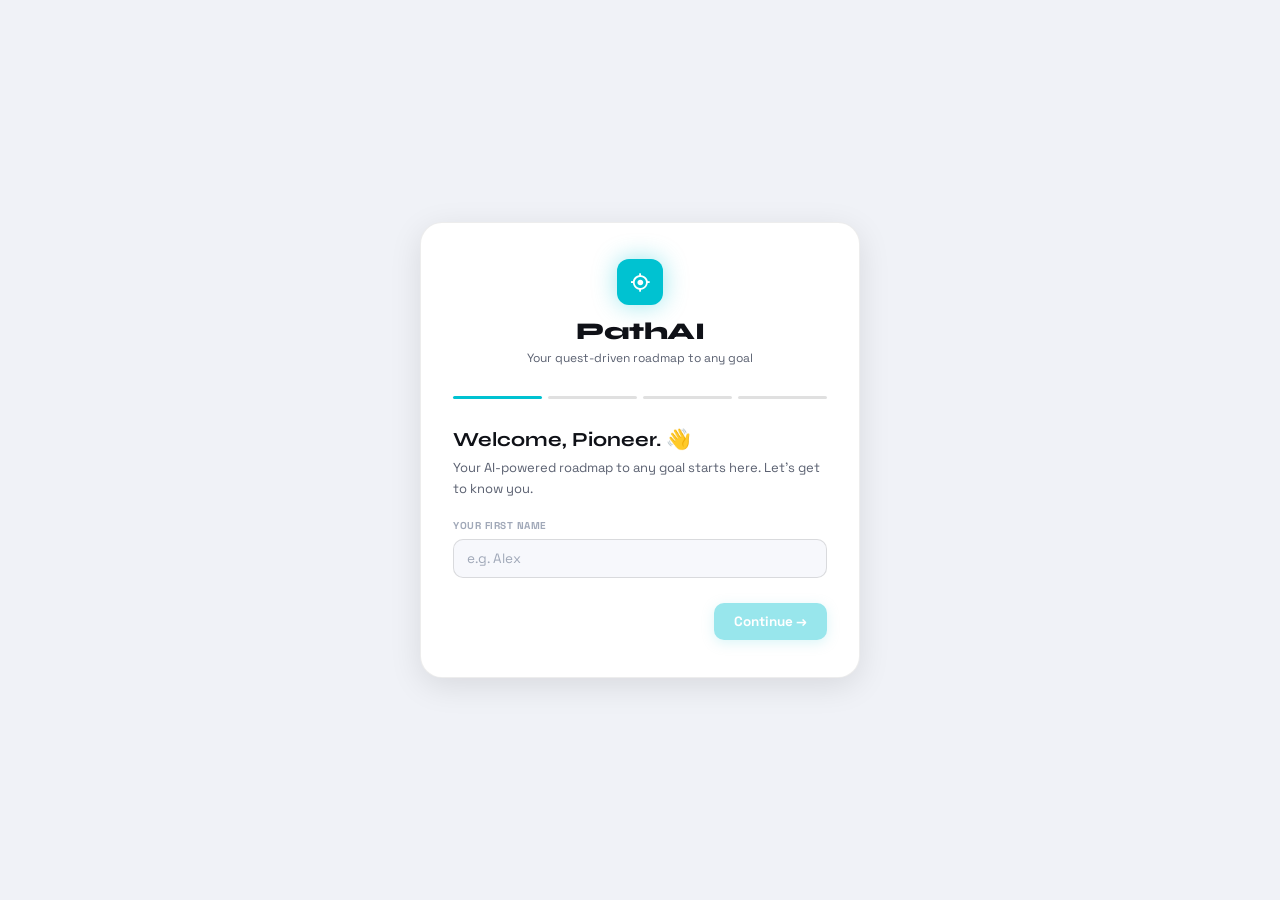
==== index.html @ f3ab2006 "first commit" ====
<!DOCTYPE html>
<html lang="en" data-theme="light">
<head>
<meta charset="UTF-8">
<meta name="viewport" content="width=device-width, initial-scale=1.0">
<title>PathAI — Your Quest-Driven Roadmap</title>
<link href="https://fonts.googleapis.com/css2?family=Space+Grotesk:wght@300;400;500;600;700&family=Syne:wght@400;600;700;800&display=swap" rel="stylesheet">
<link href="https://unpkg.com/boxicons@2.1.4/css/boxicons.min.css" rel="stylesheet">
<style>
/* ═══════════════════════════════════════════
   CSS VARIABLES — LIGHT & DARK
═══════════════════════════════════════════ */
:root {
  --bg:          #f0f2f7;
  --surface:     #ffffff;
  --surface2:    #f7f8fc;
  --border:      rgba(0,0,0,.07);
  --border2:     rgba(0,0,0,.12);
  --text1:       #0f1117;
  --text2:       #5a6070;
  --text3:       #a0a8b8;
  --ac:          #00c2d1;
  --ac-dim:      rgba(0,194,209,.12);
  --ac-mid:      rgba(0,194,209,.25);
  --sidebar-w:   258px;
  --sidebar-wc:  72px;
  --header-h:    60px;
  --tr:          .32s cubic-bezier(.4,0,.2,1);
  --gold:        #f59e0b;
  --gold-dim:    rgba(245,158,11,.12);
  --green:       #10b981;
  --green-dim:   rgba(16,185,129,.1);
  --violet:      #7c3aed;
  --violet-dim:  rgba(124,58,237,.1);
  --red:         #ef4444;
  --red-dim:     rgba(239,68,68,.08);
  --shadow:      0 2px 16px rgba(0,0,0,.06), 0 1px 4px rgba(0,0,0,.04);
  --shadow-lg:   0 8px 32px rgba(0,0,0,.1);
}
[data-theme="dark"] {
  --bg:      #080c14;
  --surface: #111827;
  --surface2:#0d1420;
  --border:  rgba(255,255,255,.07);
  --border2: rgba(255,255,255,.14);
  --text1:   #e8edf5;
  --text2:   #8b96aa;
  --text3:   #404a5c;
  --shadow:  0 2px 16px rgba(0,0,0,.4);
  --shadow-lg:0 8px 32px rgba(0,0,0,.5);
}

/* ═══════════════════════════════════════════
   RESET & BASE
═══════════════════════════════════════════ */
*{margin:0;padding:0;box-sizing:border-box;}
html,body{height:100%;overflow:hidden;}
body{
  background:var(--bg);
  color:var(--text1);
  font-family:'Space Grotesk',sans-serif;
  font-size:14px;
  transition:background var(--tr), color var(--tr);
}
::-webkit-scrollbar{width:4px;}
::-webkit-scrollbar-thumb{background:var(--border2);border-radius:2px;}
input,select,textarea{
  font-family:inherit;
  background:var(--surface2);
  border:1px solid var(--border2);
  border-radius:10px;
  color:var(--text1);
  font-size:13.5px;
  padding:10px 13px;
  width:100%;
  outline:none;
  transition:border-color .2s;
}
input:focus,select:focus,textarea:focus{border-color:var(--ac);}
input::placeholder,textarea::placeholder{color:var(--text3);}
button{font-family:inherit;cursor:pointer;border:none;background:none;}
a{text-decoration:none;}

/* ═══════════════════════════════════════════
   LAYOUT
═══════════════════════════════════════════ */
.app{display:flex;height:100vh;width:100vw;overflow:hidden;}

/* ─── SIDEBAR ─── */
.sidebar{
  width:var(--sidebar-w);
  min-width:var(--sidebar-w);
  background:var(--surface);
  border-right:1px solid var(--border);
  display:flex;
  flex-direction:column;
  transition:width var(--tr),min-width var(--tr);
  overflow:hidden;
  z-index:50;
  box-shadow:var(--shadow);
  position:relative;
}
.sidebar.collapsed{width:var(--sidebar-wc);min-width:var(--sidebar-wc);}

.sidebar-logo{
  height:var(--header-h);
  display:flex;align-items:center;gap:11px;
  padding:0 18px;
  border-bottom:1px solid var(--border);
  flex-shrink:0;
  cursor:pointer;
  user-select:none;
}
.logo-icon{
  width:34px;height:34px;min-width:34px;
  border-radius:9px;
  background:var(--ac);
  display:flex;align-items:center;justify-content:center;
  color:#fff;font-size:17px;
  box-shadow:0 0 18px rgba(0,194,209,.35);
  transition:box-shadow .3s;
}
.sidebar.collapsed .logo-icon{box-shadow:0 0 24px rgba(0,194,209,.5);}
.logo-text{
  font-family:'Syne',sans-serif;
  font-size:18px;font-weight:800;
  letter-spacing:-.5px;
  white-space:nowrap;
  opacity:1;transition:opacity var(--tr);
}
.sidebar.collapsed .logo-text{opacity:0;pointer-events:none;}

.sidebar-nav{flex:1;padding:14px 10px;display:flex;flex-direction:column;gap:3px;overflow-y:auto;}
.sidebar-footer{padding:10px 10px 14px;border-top:1px solid var(--border);}

.nav-item{
  display:flex;align-items:center;gap:13px;
  padding:11px 12px;
  border-radius:10px;
  color:var(--text2);
  font-size:13.5px;font-weight:500;
  cursor:pointer;
  position:relative;
  transition:color .2s,background .2s,transform .15s;
  white-space:nowrap;
  overflow:hidden;
}
.nav-item:hover{
  color:var(--ac);
  background:var(--ac-dim);
  transform:translateX(2px);
}
.nav-item.active{
  color:var(--ac);
  background:var(--ac-dim);
  font-weight:600;
}
.nav-item.active::before{
  content:'';
  position:absolute;left:0;top:20%;
  height:60%;width:3px;
  background:var(--ac);
  border-radius:0 2px 2px 0;
  box-shadow:0 0 8px var(--ac);
}
.nav-item i{font-size:19px;min-width:20px;transition:transform .2s;}
.nav-item:hover i{transform:scale(1.1);}
.nav-text{opacity:1;transition:opacity var(--tr);}
.sidebar.collapsed .nav-text{opacity:0;pointer-events:none;}
.nav-badge{
  margin-left:auto;min-width:20px;height:20px;
  background:var(--ac);color:#fff;
  font-size:10px;font-weight:700;
  border-radius:10px;padding:0 6px;
  display:flex;align-items:center;justify-content:center;
  transition:opacity var(--tr);
}
.sidebar.collapsed .nav-badge{opacity:0;}

/* ─── RIGHT SIDE ─── */
.right{flex:1;display:flex;flex-direction:column;overflow:hidden;min-width:0;}

/* ─── HEADER ─── */
.header{
  height:var(--header-h);
  background:var(--surface);
  border-bottom:1px solid var(--border);
  display:flex;align-items:center;
  padding:0 22px;gap:14px;
  flex-shrink:0;
  box-shadow:var(--shadow);
}
.header-hamburger{
  width:34px;height:34px;border-radius:8px;
  display:flex;align-items:center;justify-content:center;
  color:var(--text2);font-size:20px;
  cursor:pointer;transition:color .2s,background .2s;
}
.header-hamburger:hover{color:var(--ac);background:var(--ac-dim);}

.header-status{flex:1;display:flex;flex-direction:column;gap:2px;min-width:0;}
.header-mission{
  font-size:12px;color:var(--text3);
  white-space:nowrap;overflow:hidden;text-overflow:ellipsis;
}
.header-mission span{color:var(--ac);font-weight:600;}
.header-progress-wrap{display:flex;align-items:center;gap:10px;}
.header-bar{
  flex:1;height:3px;background:var(--border2);border-radius:3px;overflow:hidden;
  max-width:200px;
}
.header-bar-fill{
  height:100%;background:linear-gradient(90deg,var(--ac),#00e5ff);
  border-radius:3px;transition:width .6s ease;
}
.header-pct{font-size:11px;font-weight:700;color:var(--ac);}

.header-right{display:flex;align-items:center;gap:8px;flex-shrink:0;}
.header-tier-badge{
  padding:4px 11px;border-radius:20px;font-size:11px;font-weight:700;
  background:var(--ac-dim);color:var(--ac);border:1px solid var(--ac-mid);
}
.header-add{
  width:32px;height:32px;border-radius:8px;
  background:var(--ac);color:#fff;
  display:flex;align-items:center;justify-content:center;
  font-size:18px;cursor:pointer;
  transition:transform .2s,box-shadow .2s;
  box-shadow:0 2px 10px rgba(0,194,209,.35);
}
.header-add:hover{transform:scale(1.08);box-shadow:0 4px 18px rgba(0,194,209,.5);}
.header-user{
  width:32px;height:32px;border-radius:50%;
  background:linear-gradient(135deg,var(--ac),#0070f3);
  display:flex;align-items:center;justify-content:center;
  color:#fff;font-weight:700;font-size:13px;cursor:pointer;
  border:2px solid var(--surface);
  box-shadow:0 0 0 2px var(--ac-mid);
}

/* ─── MAIN CONTENT ─── */
.content{flex:1;overflow-y:auto;padding:26px 28px;}

/* ═══════════════════════════════════════════
   VIEWS
═══════════════════════════════════════════ */
.view{display:none;animation:fadeUp .35s ease both;}
.view.active{display:block;}
@keyframes fadeUp{from{opacity:0;transform:translateY(10px)}to{opacity:1;transform:translateY(0)}}

.view-title{
  font-family:'Syne',sans-serif;
  font-size:22px;font-weight:800;
  margin-bottom:4px;letter-spacing:-.5px;
}
.view-sub{color:var(--text2);font-size:13px;margin-bottom:22px;line-height:1.6;}

/* ═══ JORIY YO'L (Dashboard) ═══ */
.tier-block{margin-bottom:28px;}
.tier-header{
  display:flex;align-items:center;gap:10px;
  margin-bottom:12px;
  padding:12px 14px;
  border-radius:11px;
  background:var(--surface);
  border:1px solid var(--border);
  box-shadow:var(--shadow);
}
.tier-icon{
  width:32px;height:32px;border-radius:8px;
  display:flex;align-items:center;justify-content:center;
  font-size:15px;flex-shrink:0;
}
.tier-info{flex:1;}
.tier-name{font-weight:700;font-size:13.5px;font-family:'Syne',sans-serif;}
.tier-meta{font-size:11px;color:var(--text3);margin-top:1px;}
.tier-pct{
  font-size:12px;font-weight:700;
  padding:3px 10px;border-radius:10px;flex-shrink:0;
}

.quests-list{display:flex;flex-direction:column;gap:5px;}
.quest-item{
  display:flex;align-items:center;gap:11px;
  padding:11px 14px;
  border-radius:10px;
  background:var(--surface);
  border:1px solid var(--border);
  transition:border-color .2s,transform .15s,opacity .3s,background .2s;
  position:relative;
  overflow:hidden;
}
.quest-item:hover{border-color:var(--border2);transform:translateX(2px);}
.quest-item.done{
  opacity:.55;
  background:var(--green-dim);
  border-color:rgba(16,185,129,.2);
}
.quest-item.done .quest-text{text-decoration:line-through;color:var(--text3);}
.quest-num{
  font-size:10px;font-weight:700;color:var(--text3);
  min-width:22px;text-align:right;
}
.tick-btn{
  width:22px;height:22px;min-width:22px;border-radius:50%;
  border:2px solid var(--border2);
  background:transparent;
  display:flex;align-items:center;justify-content:center;
  cursor:pointer;transition:all .2s;color:transparent;font-size:12px;
}
.tick-btn:hover{border-color:var(--ac);background:var(--ac-dim);color:var(--ac);}
.quest-item.done .tick-btn{
  background:var(--green);border-color:var(--green);
  color:#fff;
}
.quest-text{flex:1;font-size:13px;line-height:1.45;color:var(--text1);}
.quest-actions{display:flex;gap:5px;opacity:0;transition:opacity .2s;}
.quest-item:hover .quest-actions{opacity:1;}
.qa-btn{
  width:26px;height:26px;border-radius:7px;
  background:var(--surface2);border:1px solid var(--border);
  color:var(--text2);font-size:13px;
  display:flex;align-items:center;justify-content:center;
  cursor:pointer;transition:all .2s;
}
.qa-btn:hover{background:var(--ac-dim);color:var(--ac);border-color:var(--ac-mid);}
.quest-tick-anim{
  animation:tickPop .4s cubic-bezier(.34,1.56,.64,1) both;
}
@keyframes tickPop{0%{transform:scale(.7)}60%{transform:scale(1.12)}100%{transform:scale(1)}}

/* locked tier */
.tier-locked .quests-list{
  filter:blur(3.5px);pointer-events:none;opacity:.25;
  user-select:none;
}
.tier-locked .tier-icon{background:var(--surface2)!important;color:var(--text3)!important;}

/* sub-quests */
.sub-quests{
  margin-left:33px;margin-top:5px;
  display:flex;flex-direction:column;gap:4px;
}
.sub-quest{
  padding:8px 12px;border-radius:8px;
  background:var(--ac-dim);border:1px solid var(--ac-mid);
  font-size:12px;color:var(--text2);
  display:flex;align-items:center;gap:8px;
}
.sub-quest i{color:var(--ac);font-size:11px;}

/* note panel */
.note-panel{
  margin-left:33px;margin-top:5px;
  padding:10px 12px;border-radius:9px;
  background:var(--gold-dim);border:1px solid rgba(245,158,11,.2);
}
.note-panel textarea{
  background:transparent;border:none;
  color:var(--text1);font-size:12px;resize:none;
  padding:0;width:100%;min-height:48px;
}
.note-panel textarea:focus{box-shadow:none;}

/* ═══ ORBIT ═══ */
.orbit-grid{
  display:grid;
  grid-template-columns:repeat(auto-fill,minmax(270px,1fr));
  gap:14px;
}
.orbit-card{
  background:var(--surface);
  border:1px solid var(--border);
  border-radius:14px;
  padding:18px 20px;
  cursor:pointer;
  transition:border-color .2s,transform .2s,box-shadow .2s;
  box-shadow:var(--shadow);
  position:relative;overflow:hidden;
}
.orbit-card:hover{
  transform:translateY(-2px);
  box-shadow:var(--shadow-lg);
  border-color:var(--border2);
}
.orbit-card.active-goal{border-color:var(--ac);}
.orbit-card-badge{
  position:absolute;top:12px;right:12px;
  font-size:9px;font-weight:700;
  padding:2px 8px;border-radius:8px;
  background:var(--ac-dim);color:var(--ac);border:1px solid var(--ac-mid);
  text-transform:uppercase;letter-spacing:.5px;
}
.orbit-card-icon{
  width:38px;height:38px;border-radius:10px;
  display:flex;align-items:center;justify-content:center;
  font-size:18px;margin-bottom:12px;
}
.orbit-card-title{font-weight:700;font-size:14px;margin-bottom:8px;line-height:1.35;padding-right:50px;}
.orbit-card-bar{height:3px;background:var(--border2);border-radius:3px;overflow:hidden;margin-bottom:7px;}
.orbit-card-fill{height:100%;border-radius:3px;transition:width .5s ease;}
.orbit-card-meta{
  display:flex;justify-content:space-between;
  font-size:11px;color:var(--text3);
}
.orbit-card-meta span:last-child{font-weight:700;}
.orbit-add-card{
  border:1.5px dashed var(--border2);
  border-radius:14px;padding:18px 20px;
  display:flex;flex-direction:column;align-items:center;justify-content:center;
  gap:8px;cursor:pointer;color:var(--text3);
  min-height:130px;
  transition:border-color .2s,color .2s;
}
.orbit-add-card:hover{border-color:var(--ac);color:var(--ac);}
.orbit-add-card i{font-size:26px;}
.orbit-add-card span{font-size:13px;font-weight:500;}

/* ═══ ARXIV ═══ */
.archive-empty{
  text-align:center;padding:60px 20px;
  color:var(--text3);
}
.archive-empty i{font-size:40px;display:block;margin-bottom:12px;opacity:.35;}
.archive-goal-block{margin-bottom:22px;}
.archive-goal-title{
  font-size:12px;font-weight:700;color:var(--ac);
  display:flex;align-items:center;gap:7px;
  margin-bottom:8px;
  padding:8px 12px;
  background:var(--ac-dim);border-radius:8px;
}
.archive-item{
  display:flex;align-items:center;gap:10px;
  padding:9px 14px;
  background:var(--green-dim);
  border:1px solid rgba(16,185,129,.18);
  border-radius:8px;
  margin-bottom:5px;font-size:12.5px;color:var(--text2);
}
.archive-item i{color:var(--green);font-size:13px;flex-shrink:0;}
.archive-item-text{text-decoration:line-through;}

/* ═══ PROFIL ═══ */
.profile-card{
  background:var(--surface);border:1px solid var(--border);
  border-radius:16px;padding:24px;
  box-shadow:var(--shadow);
  max-width:500px;
}
.profile-header{display:flex;align-items:center;gap:16px;margin-bottom:22px;}
.profile-avatar{
  width:58px;height:58px;border-radius:50%;
  background:linear-gradient(135deg,var(--ac),#0070f3);
  display:flex;align-items:center;justify-content:center;
  color:#fff;font-size:22px;font-weight:800;font-family:'Syne',sans-serif;
  flex-shrink:0;
  box-shadow:0 0 0 3px var(--ac-mid);
}
.profile-name{font-family:'Syne',sans-serif;font-size:18px;font-weight:800;}
.profile-sub{font-size:12px;color:var(--text2);margin-top:3px;}
.profile-stats{
  display:grid;grid-template-columns:1fr 1fr;gap:10px;margin-bottom:20px;
}
.stat-box{
  background:var(--surface2);border:1px solid var(--border);
  border-radius:10px;padding:12px;
}
.stat-val{font-size:22px;font-weight:800;font-family:'Syne',sans-serif;color:var(--ac);}
.stat-label{font-size:11px;color:var(--text3);margin-top:2px;}
.profile-tags{display:flex;flex-wrap:wrap;gap:6px;}
.profile-tag{
  padding:4px 12px;border-radius:20px;font-size:11px;font-weight:600;
  background:var(--ac-dim);color:var(--ac);border:1px solid var(--ac-mid);
}
.profile-section-label{
  font-size:10px;font-weight:700;color:var(--text3);
  text-transform:uppercase;letter-spacing:.6px;
  margin-bottom:8px;
}
.rank-display{
  display:inline-flex;align-items:center;gap:8px;
  padding:6px 14px;border-radius:20px;
  background:var(--gold-dim);border:1px solid rgba(245,158,11,.25);
  color:var(--gold);font-weight:700;font-size:12px;
  margin-bottom:16px;
}

/* ═══ SETTINGS ═══ */
.settings-card{
  background:var(--surface);border:1px solid var(--border);
  border-radius:14px;padding:0;
  box-shadow:var(--shadow);max-width:480px;overflow:hidden;
}
.settings-section-title{
  padding:14px 18px 10px;
  font-size:10px;font-weight:700;color:var(--text3);
  text-transform:uppercase;letter-spacing:.7px;
  border-bottom:1px solid var(--border);
}
.settings-row{
  display:flex;align-items:center;gap:13px;
  padding:14px 18px;
  border-bottom:1px solid var(--border);
  transition:background .2s;
}
.settings-row:last-child{border-bottom:none;}
.settings-row:hover{background:var(--surface2);}
.settings-row-icon{
  width:34px;height:34px;border-radius:9px;
  display:flex;align-items:center;justify-content:center;
  font-size:17px;flex-shrink:0;
}
.settings-row-info{flex:1;}
.settings-row-label{font-size:13.5px;font-weight:600;}
.settings-row-desc{font-size:11px;color:var(--text3);margin-top:2px;}
/* Toggle switch */
.toggle-wrap{flex-shrink:0;}
.toggle{position:relative;width:44px;height:24px;display:inline-block;}
.toggle input{opacity:0;width:0;height:0;position:absolute;}
.toggle-slider{
  position:absolute;inset:0;
  background:var(--border2);border-radius:12px;
  cursor:pointer;transition:.25s;
}
.toggle-slider:before{
  content:'';position:absolute;
  width:18px;height:18px;border-radius:50%;
  left:3px;top:3px;background:#fff;
  transition:.25s;box-shadow:0 1px 4px rgba(0,0,0,.2);
}
.toggle input:checked + .toggle-slider{background:var(--ac);}
.toggle input:checked + .toggle-slider:before{transform:translateX(20px);}
/* Select */
.settings-select{
  width:auto;padding:6px 10px;font-size:12.5px;border-radius:8px;
  border:1px solid var(--border2);background:var(--surface2);color:var(--text1);
}
.settings-select option{background:var(--surface);}
/* Danger */
.danger-zone{
  margin-top:18px;
  background:var(--red-dim);border:1px solid rgba(239,68,68,.2);
  border-radius:14px;padding:16px 18px;max-width:480px;
}
.danger-title{font-size:12px;font-weight:700;color:var(--red);margin-bottom:5px;}
.danger-desc{font-size:12px;color:var(--text2);margin-bottom:12px;line-height:1.5;}
.danger-btn{
  background:transparent;border:1px solid rgba(239,68,68,.4);
  color:var(--red);padding:7px 15px;border-radius:8px;
  font-size:12.5px;font-family:inherit;cursor:pointer;
  transition:background .2s;
}
.danger-btn:hover{background:var(--red-dim);}

/* ═══════════════════════════════════════════
   MODALS
═══════════════════════════════════════════ */
.modal-overlay{
  position:fixed;inset:0;
  background:rgba(0,0,0,.5);backdrop-filter:blur(6px);
  z-index:200;
  display:none;align-items:center;justify-content:center;padding:20px;
}
.modal-overlay.open{display:flex;}
.modal{
  background:var(--surface);border:1px solid var(--border);
  border-radius:18px;padding:28px;
  width:100%;max-width:430px;
  box-shadow:var(--shadow-lg);
  animation:modalIn .3s cubic-bezier(.34,1.56,.64,1) both;
}
@keyframes modalIn{from{opacity:0;transform:scale(.9) translateY(10px)}to{opacity:1;transform:scale(1) translateY(0)}}
.modal-header{display:flex;align-items:center;justify-content:space-between;margin-bottom:18px;}
.modal-title{font-family:'Syne',sans-serif;font-size:17px;font-weight:700;}
.modal-close{
  width:28px;height:28px;border-radius:7px;
  display:flex;align-items:center;justify-content:center;
  color:var(--text2);font-size:17px;cursor:pointer;
  transition:background .2s,color .2s;
}
.modal-close:hover{background:var(--surface2);color:var(--text1);}

/* ═══════════════════════════════════════════
   ONBOARDING
═══════════════════════════════════════════ */
#onboarding{
  position:fixed;inset:0;z-index:500;
  background:var(--bg);
  display:flex;align-items:center;justify-content:center;padding:20px;
}
.ob-card{
  background:var(--surface);border:1px solid var(--border);
  border-radius:22px;padding:36px 32px;
  width:100%;max-width:440px;
  box-shadow:var(--shadow-lg);
}
.ob-logo{text-align:center;margin-bottom:30px;}
.ob-logo .logo-icon{width:46px;height:46px;font-size:22px;margin:0 auto 12px;}
.ob-logo-text{font-family:'Syne',sans-serif;font-size:24px;font-weight:800;letter-spacing:-.5px;}
.ob-logo-tag{font-size:12px;color:var(--text2);margin-top:4px;}
.ob-steps{display:flex;gap:6px;margin-bottom:28px;}
.ob-step-dot{flex:1;height:3px;border-radius:2px;background:var(--border2);transition:background .3s;}
.ob-step-dot.done{background:var(--ac);}
.ob-step{display:none;}
.ob-step.active{display:block;animation:fadeUp .3s ease both;}
.ob-title{font-family:'Syne',sans-serif;font-size:20px;font-weight:700;margin-bottom:6px;}
.ob-sub{color:var(--text2);font-size:13px;line-height:1.6;margin-bottom:20px;}
.ob-field{margin-bottom:13px;}
.ob-label{font-size:10px;font-weight:700;color:var(--text3);text-transform:uppercase;letter-spacing:.5px;margin-bottom:7px;display:block;}
.interests-grid{display:flex;flex-wrap:wrap;gap:7px;}
.interest-chip{
  padding:6px 13px;border-radius:20px;font-size:12px;font-weight:500;
  cursor:pointer;border:1.5px solid var(--border2);color:var(--text2);
  background:transparent;font-family:inherit;
  transition:all .2s;
}
.interest-chip.sel{
  background:var(--ac-dim);border-color:var(--ac-mid);color:var(--ac);font-weight:600;
}
.examples-grid{display:flex;flex-wrap:wrap;gap:6px;margin-top:10px;}
.ex-chip{
  padding:4px 10px;border-radius:10px;font-size:11.5px;
  background:var(--surface2);border:1px solid var(--border);
  color:var(--text2);cursor:pointer;font-family:inherit;
  transition:all .2s;
}
.ex-chip:hover{border-color:var(--ac-mid);color:var(--ac);}
.ob-btns{display:flex;justify-content:space-between;align-items:center;margin-top:24px;}
.btn-primary{
  background:var(--ac);color:#fff;
  padding:10px 20px;border-radius:10px;
  font-size:13.5px;font-weight:700;font-family:inherit;
  cursor:pointer;border:none;
  transition:transform .2s,box-shadow .2s,opacity .2s;
  box-shadow:0 3px 12px rgba(0,194,209,.35);
}
.btn-primary:hover:not(:disabled){transform:translateY(-1px);box-shadow:0 5px 18px rgba(0,194,209,.45);}
.btn-primary:disabled{opacity:.4;cursor:not-allowed;}
.btn-secondary{
  background:transparent;color:var(--text2);
  padding:10px 16px;border-radius:10px;
  font-size:13.5px;font-weight:500;font-family:inherit;
  border:1px solid var(--border2);cursor:pointer;
  transition:background .2s,color .2s;
}
.btn-secondary:hover{background:var(--surface2);color:var(--text1);}

/* ═══════════════════════════════════════════
   GENERATING SCREEN
═══════════════════════════════════════════ */
#generating{
  position:fixed;inset:0;z-index:490;
  background:var(--bg);
  display:none;align-items:center;justify-content:center;
}
#generating.open{display:flex;}
.gen-content{text-align:center;max-width:340px;padding:20px;}
.gen-spinner{
  width:54px;height:54px;margin:0 auto 22px;
  border:2.5px solid var(--border2);
  border-top-color:var(--ac);
  border-radius:50%;
  animation:spin .9s linear infinite;
}
@keyframes spin{to{transform:rotate(360deg)}}
.gen-title{font-family:'Syne',sans-serif;font-size:20px;font-weight:700;margin-bottom:8px;}
.gen-sub{color:var(--text2);font-size:13px;line-height:1.6;margin-bottom:26px;}
.gen-steps{display:flex;flex-direction:column;gap:8px;text-align:left;}
.gen-step{
  display:flex;align-items:center;gap:11px;
  padding:10px 14px;
  background:var(--surface);border:1px solid var(--border);
  border-radius:9px;font-size:12.5px;
}
.gen-step-icon{
  width:20px;height:20px;border-radius:50%;
  display:flex;align-items:center;justify-content:center;
  font-size:11px;flex-shrink:0;
}
.gen-step.done .gen-step-icon{background:var(--green);color:#fff;}
.gen-step.loading .gen-step-icon{border:2px solid var(--border2);border-top-color:var(--ac);animation:spin .8s linear infinite;}
.gen-step.pending .gen-step-icon{border:2px solid var(--border2);}
.gen-step-text{color:var(--text2);}
.gen-step.done .gen-step-text{color:var(--text1);}

/* ═══════════════════════════════════════════
   CELEBRATION
═══════════════════════════════════════════ */
#celebrate{
  position:fixed;inset:0;z-index:400;
  display:none;align-items:center;justify-content:center;
  background:rgba(0,0,0,.7);backdrop-filter:blur(8px);
}
#celebrate.open{display:flex;}
.celebrate-box{
  background:var(--surface);border:1px solid var(--ac-mid);
  border-radius:22px;padding:38px 44px;text-align:center;
  box-shadow:0 0 60px rgba(0,194,209,.15);
  animation:modalIn .4s cubic-bezier(.34,1.56,.64,1) both;
  max-width:360px;
}
.celebrate-emoji{font-size:52px;margin-bottom:16px;display:block;}
/* animation:spin 3s linear infinite; */
.celebrate-title{font-family:'Syne',sans-serif;font-size:26px;font-weight:800;margin-bottom:8px;}
.celebrate-sub{color:var(--text2);font-size:13px;line-height:1.6;margin-bottom:20px;}
.celebrate-rank{
  display:inline-flex;align-items:center;gap:8px;
  padding:6px 16px;border-radius:20px;
  background:var(--gold-dim);border:1px solid rgba(245,158,11,.3);
  color:var(--gold);font-weight:700;font-size:13px;
  margin-bottom:20px;
}
.confetti-particle{
  position:fixed;width:7px;height:7px;border-radius:50%;
  animation:confettiFloat 2s ease both;
  pointer-events:none;
}
@keyframes confettiFloat{
  0%{transform:translateY(0) scale(1);opacity:1;}
  100%{transform:translateY(-120px) scale(.5);opacity:0;}
}

/* ═══════════════════════════════════════════
   UTILITIES
═══════════════════════════════════════════ */
.divider{height:1px;background:var(--border);margin:16px 0;}
.mt4{margin-top:4px;} .mt8{margin-top:8px;} .mt16{margin-top:16px;}
.flex{display:flex;} .items-center{align-items:center;} .gap8{gap:8px;}
</style>
</head>
<body>

<!-- ══════════════════════════════════════
     ONBOARDING
══════════════════════════════════════ -->
<div id="onboarding">
  <div class="ob-card">
    <div class="ob-logo">
      <div class="logo-icon" style="width:46px;height:46px;font-size:22px;margin:0 auto 12px;border-radius:12px;background:var(--ac);display:flex;align-items:center;justify-content:center;color:#fff;box-shadow:0 0 24px rgba(0,194,209,.4);">
        <i class='bx bx-target-lock'></i>
      </div>
      <div class="ob-logo-text">PathAI</div>
      <div class="ob-logo-tag">Your quest-driven roadmap to any goal</div>
    </div>

    <div class="ob-steps">
      <div class="ob-step-dot done" id="dot0"></div>
      <div class="ob-step-dot" id="dot1"></div>
      <div class="ob-step-dot" id="dot2"></div>
      <div class="ob-step-dot" id="dot3"></div>
    </div>

    <!-- Step 0: Name -->
    <div class="ob-step active" id="ob-step-0">
      <div class="ob-title">Welcome, Pioneer. 👋</div>
      <div class="ob-sub">Your AI-powered roadmap to any goal starts here. Let's get to know you.</div>
      <div class="ob-field">
        <label class="ob-label">Your first name</label>
        <input type="text" id="ob-name" placeholder="e.g. Alex" autocomplete="off">
      </div>
    </div>

    <!-- Step 1: Age & Field -->
    <div class="ob-step" id="ob-step-1">
      <div class="ob-title" id="ob-title-1">Nice to meet you!</div>
      <div class="ob-sub">AI uses this to set the right difficulty and angle for your path.</div>
      <div class="ob-field">
        <label class="ob-label">Your age</label>
        <input type="number" id="ob-age" placeholder="e.g. 22" min="10" max="80">
      </div>
      <div class="ob-field">
        <label class="ob-label">Your field</label>
        <select id="ob-field">
          <option value="">Choose your field…</option>
          <option>Software Development</option>
          <option>Design & UX</option>
          <option>Business & Startup</option>
          <option>Art & Illustration</option>
          <option>Science & Research</option>
          <option>Finance & Investing</option>
          <option>Education & Teaching</option>
          <option>Healthcare</option>
          <option>Music & Audio</option>
          <option>Writing & Content</option>
          <option>Marketing</option>
          <option>Other</option>
        </select>
      </div>
    </div>

    <!-- Step 2: Interests -->
    <div class="ob-step" id="ob-step-2">
      <div class="ob-title">Your strengths 💪</div>
      <div class="ob-sub">Select everything that resonates with you. AI uses this to personalize every quest.</div>
      <div class="interests-grid" id="interests-grid"></div>
    </div>

    <!-- Step 3: Goal -->
    <div class="ob-step" id="ob-step-3">
      <div class="ob-title">What's your goal? 🎯</div>
      <div class="ob-sub">One sentence is enough. AI will build 30 personalized quests across 3 stages.</div>
      <textarea id="ob-goal" placeholder="e.g. Become a full-stack developer and land my first job" rows="3" style="resize:none;margin-bottom:10px;"></textarea>
      <div class="examples-grid" id="examples-grid"></div>
    </div>

    <div class="ob-btns">
      <button class="btn-secondary" id="ob-back" style="visibility:hidden;">← Back</button>
      <button class="btn-primary" id="ob-next">Continue →</button>
    </div>
  </div>
</div>

<!-- ══════════════════════════════════════
     GENERATING
══════════════════════════════════════ -->
<div id="generating">
  <div class="gen-content">
    <div class="gen-spinner"></div>
    <div class="gen-title">Building your path<span id="gen-dots"></span></div>
    <div class="gen-sub">AI is crafting 30 personalized quests across 3 stages of mastery.</div>
    <div class="gen-steps">
      <div class="gen-step done" id="gs0">
        <div class="gen-step-icon"><i class='bx bx-check'></i></div>
        <div class="gen-step-text">Analyzing your goal context</div>
      </div>
      <div class="gen-step loading" id="gs1">
        <div class="gen-step-icon"></div>
        <div class="gen-step-text">Matching to your profile & field</div>
      </div>
      <div class="gen-step pending" id="gs2">
        <div class="gen-step-icon"></div>
        <div class="gen-step-text">Generating quest tiers & milestones</div>
      </div>
    </div>
  </div>
</div>

<!-- ══════════════════════════════════════
     CELEBRATE
══════════════════════════════════════ -->
<div id="celebrate">
  <div class="celebrate-box">
    <span class="celebrate-emoji" id="cel-emoji">🔓</span>
    <div class="celebrate-title" id="cel-title">Stage Unlocked!</div>
    <div class="celebrate-sub" id="cel-sub">You crushed the Foundation stage. The next 10 quests are now open.</div>
    <div class="celebrate-rank" id="cel-rank"><i class='bx bx-star'></i> <span id="cel-rank-text">Explorer</span></div>
    <button class="btn-primary" onclick="closeCelebrate()" style="width:100%;">Continue My Path →</button>
  </div>
</div>

<!-- ══════════════════════════════════════
     MODAL: NEW GOAL
══════════════════════════════════════ -->
<div class="modal-overlay" id="new-goal-modal">
  <div class="modal">
    <div class="modal-header">
      <div class="modal-title">New Goal ✦</div>
      <div class="modal-close" onclick="closeModal('new-goal-modal')"><i class='bx bx-x'></i></div>
    </div>
    <div class="ob-field">
      <label class="ob-label">What do you want to achieve?</label>
      <textarea id="new-goal-input" placeholder="e.g. Build and launch my first SaaS product" rows="3" style="resize:none;margin-bottom:14px;"></textarea>
    </div>
    <button class="btn-primary" style="width:100%;" onclick="submitNewGoal()">✦ Generate My Path</button>
  </div>
</div>

<!-- ══════════════════════════════════════
     MODAL: NOTE
══════════════════════════════════════ -->
<div class="modal-overlay" id="note-modal">
  <div class="modal">
    <div class="modal-header">
      <div class="modal-title">Quest Note 📝</div>
      <div class="modal-close" onclick="closeModal('note-modal')"><i class='bx bx-x'></i></div>
    </div>
    <textarea id="note-text" placeholder="Write your thoughts, ideas, or blockers…" rows="5" style="resize:none;margin-bottom:14px;"></textarea>
    <button class="btn-primary" style="width:100%;" onclick="saveNote()">Save Note</button>
  </div>
</div>

<!-- ══════════════════════════════════════
     MAIN APP
══════════════════════════════════════ -->
<div class="app" id="main-app" style="display:none;">

  <!-- SIDEBAR -->
  <nav class="sidebar" id="sidebar">
    <div class="sidebar-logo" onclick="toggleSidebar()">
      <div class="logo-icon"><i class='bx bx-target-lock'></i></div>
      <span class="logo-text">PathAI</span>
    </div>

    <div class="sidebar-nav">
      <div class="nav-item active" data-view="dashboard">
        <i class='bx bx-home'></i>
        <span class="nav-text">Current Path</span>
        <span class="nav-badge" id="nav-badge-dashboard">0</span>
      </div>
      <div class="nav-item" data-view="orbit">
        <i class='bx bx-planet'></i>
        <span class="nav-text">Orbit</span>
      </div>
      <div class="nav-item" data-view="archive">
        <i class='bx bx-trophy'></i>
        <span class="nav-text">Archive</span>
      </div>
      <div class="nav-item" data-view="profile">
        <i class='bx bx-user'></i>
        <span class="nav-text">Identity</span>
      </div>
    </div>

    <div class="sidebar-footer">
      <div class="nav-item" data-view="settings">
        <i class='bx bx-cog'></i>
        <span class="nav-text">Settings</span>
      </div>
    </div>
  </nav>

  <!-- RIGHT -->
  <div class="right">

    <!-- HEADER -->
    <header class="header">
      <div class="header-hamburger" onclick="toggleSidebar()">
        <i class='bx bx-menu'></i>
      </div>

      <div class="header-status">
        <div class="header-mission" id="header-mission">
          <span id="hdr-name">—</span> · <span id="hdr-field">—</span> · Mission: <span id="hdr-goal">No active goal</span>
        </div>
        <div class="header-progress-wrap">
          <div class="header-bar">
            <div class="header-bar-fill" id="hdr-bar" style="width:0%"></div>
          </div>
          <span class="header-pct" id="hdr-pct">0%</span>
        </div>
      </div>

      <div class="header-right">
        <div class="header-tier-badge" id="hdr-tier">Stage 1 · 0/10</div>
        <div class="header-add" onclick="openModal('new-goal-modal')" title="New Goal">
          <i class='bx bx-plus'></i>
        </div>
        <div class="header-user" id="hdr-avatar">?</div>
      </div>
    </header>

    <!-- CONTENT -->
    <div class="content">

      <!-- ─── DASHBOARD VIEW ─── -->
      <div class="view active" id="view-dashboard">
        <div class="view-title" id="dash-title">Current Path</div>
        <div class="view-sub" id="dash-sub">Complete quests to unlock the next stage.</div>
        <div id="tiers-container"></div>
      </div>

      <!-- ─── ORBIT VIEW ─── -->
      <div class="view" id="view-orbit">
        <div class="view-title">Orbit 🌌</div>
        <div class="view-sub">All your active missions. Switch between goals instantly.</div>
        <div class="orbit-grid" id="orbit-grid"></div>
      </div>

      <!-- ─── ARCHIVE VIEW ─── -->
      <div class="view" id="view-archive">
        <div class="view-title">Hall of Wins 🏆</div>
        <div class="view-sub">Every quest you've crushed, preserved forever.</div>
        <div id="archive-content"></div>
      </div>

      <!-- ─── PROFILE VIEW ─── -->
      <div class="view" id="view-profile">
        <div class="view-title">Identity 👤</div>
        <div class="view-sub">Your profile shapes every AI-generated roadmap.</div>
        <div class="profile-card" id="profile-card"></div>
      </div>

      <!-- ─── SETTINGS VIEW ─── -->
      <div class="view" id="view-settings">
        <div class="view-title">Settings ⚙️</div>
        <div class="view-sub">Customize your PathAI experience.</div>

        <div class="settings-card" style="max-width:480px;">
          <div class="settings-section-title">Appearance</div>

          <div class="settings-row">
            <div class="settings-row-icon" style="background:var(--violet-dim);color:var(--violet);">
              <i class='bx bx-moon'></i>
            </div>
            <div class="settings-row-info">
              <div class="settings-row-label">Dark Mode</div>
              <div class="settings-row-desc">Switch between light and dark theme</div>
            </div>
            <div class="toggle-wrap">
              <label class="toggle">
                <input type="checkbox" id="toggle-dark" onchange="toggleDark(this.checked)">
                <span class="toggle-slider"></span>
              </label>
            </div>
          </div>

          <div class="settings-row">
            <div class="settings-row-icon" style="background:var(--gold-dim);color:var(--gold);">
              <i class='bx bx-music'></i>
            </div>
            <div class="settings-row-info">
              <div class="settings-row-label">Sound Effects</div>
              <div class="settings-row-desc">Satisfying audio on quest completion</div>
            </div>
            <div class="toggle-wrap">
              <label class="toggle">
                <input type="checkbox" id="toggle-sound" checked onchange="cfg.sound=this.checked;saveCfg()">
                <span class="toggle-slider"></span>
              </label>
            </div>
          </div>

          <div class="settings-row">
            <div class="settings-row-icon" style="background:var(--green-dim);color:var(--green);">
              <i class='bx bx-landscape'></i>
            </div>
            <div class="settings-row-info">
              <div class="settings-row-label">Animations</div>
              <div class="settings-row-desc">Celebrations, confetti, and transitions</div>
            </div>
            <div class="toggle-wrap">
              <label class="toggle">
                <input type="checkbox" id="toggle-anim" checked onchange="cfg.anim=this.checked;saveCfg()">
                <span class="toggle-slider"></span>
              </label>
            </div>
          </div>

          <div class="settings-section-title" style="margin-top:0;">Language</div>

          <div class="settings-row">
            <div class="settings-row-icon" style="background:var(--ac-dim);color:var(--ac);">
              <i class='bx bx-globe'></i>
            </div>
            <div class="settings-row-info">
              <div class="settings-row-label">Interface Language</div>
              <div class="settings-row-desc">More languages coming soon</div>
            </div>
            <select class="settings-select" id="lang-select" onchange="cfg.lang=this.value;saveCfg()">
              <option value="en">English</option>
              <option value="uz" disabled>O'zbek (soon)</option>
              <option value="ru" disabled>Русский (soon)</option>
            </select>
          </div>

          <div class="settings-section-title" style="margin-top:0;">Account</div>

          <div class="settings-row">
            <div class="settings-row-icon" style="background:var(--ac-dim);color:var(--ac);">
              <i class='bx bx-refresh'></i>
            </div>
            <div class="settings-row-info">
              <div class="settings-row-label">Refresh Roadmap</div>
              <div class="settings-row-desc">AI regenerates remaining quests, keeps completed ones</div>
            </div>
            <button class="btn-primary" style="font-size:12px;padding:7px 13px;" onclick="refreshRoadmap()">Refresh</button>
          </div>
        </div>

        <div class="danger-zone">
          <div class="danger-title">⚠️ Danger Zone</div>
          <div class="danger-desc">Reset all goals and progress. This cannot be undone.</div>
          <button class="danger-btn" onclick="resetAll()">
            <i class='bx bx-reset' style="vertical-align:middle;margin-right:5px;"></i>Reset All Data
          </button>
        </div>
      </div>

    </div><!-- /content -->
  </div><!-- /right -->
</div><!-- /app -->

<script>
/* ═══════════════════════════════════════════
   STATE
═══════════════════════════════════════════ */
const INTERESTS = ['Technology','Creativity','Leadership','Problem Solving','Communication','Research','Entrepreneurship','Teaching','Writing','Music','Sports','Philosophy'];
const EXAMPLES  = ['Become a full-stack developer','Build a profitable SaaS product','Learn machine learning & AI','Start and grow my own business','Master UI/UX design','Become a professional content creator'];
const RANKS     = ['Seeker','Explorer','Apprentice','Practitioner','Expert','Master','Visionary'];
const TIER_META = [
  {name:'Foundation', color:'var(--ac)',     bg:'var(--ac-dim)',     border:'var(--ac-mid)',      icon:'bx-seedling'},
  {name:'Growth',     color:'var(--violet)', bg:'var(--violet-dim)',  border:'rgba(124,58,237,.25)', icon:'bx-trending-up'},
  {name:'Mastery',    color:'var(--gold)',   bg:'var(--gold-dim)',    border:'rgba(245,158,11,.3)',  icon:'bx-crown'},
];

let user = { name:'', age:'', field:'', interests:[] };
let goals = [];
let activeGoalId = null;
let obStep = 0;
let noteQuestId = null;
let cfg = { dark: false, sound: true, anim: true, lang:'en' };
let currentView = 'dashboard';

/* ═══════════════════════════════════════════
   LOAD / SAVE
═══════════════════════════════════════════ */
function loadState(){
  try {
    const s = JSON.parse(localStorage.getItem('pathai_state') || '{}');
    if(s.user)         user = s.user;
    if(s.goals)        goals = s.goals;
    if(s.activeGoalId) activeGoalId = s.activeGoalId;
    if(s.cfg)          cfg  = {...cfg,...s.cfg};
  } catch(e){}
}
function saveState(){
  localStorage.setItem('pathai_state', JSON.stringify({user,goals,activeGoalId,cfg}));
}
function saveCfg(){ saveState(); }

/* ═══════════════════════════════════════════
   SOUND ENGINE (Web Audio API)
═══════════════════════════════════════════ */
let audioCtx = null;
function getCtx(){
  if(!audioCtx) audioCtx = new (window.AudioContext||window.webkitAudioContext)();
  return audioCtx;
}
function playTick(){
  if(!cfg.sound) return;
  try{
    const ctx=getCtx(), g=ctx.createGain(), o=ctx.createOscillator();
    o.connect(g); g.connect(ctx.destination);
    o.type='sine'; o.frequency.setValueAtTime(880,ctx.currentTime);
    o.frequency.exponentialRampToValueAtTime(1200,ctx.currentTime+0.08);
    g.gain.setValueAtTime(0.18,ctx.currentTime);
    g.gain.exponentialRampToValueAtTime(0.001,ctx.currentTime+0.25);
    o.start(ctx.currentTime); o.stop(ctx.currentTime+0.25);
  }catch(e){}
}
function playUnlock(){
  if(!cfg.sound) return;
  try{
    const ctx=getCtx();
    [523,659,784,1047].forEach((freq,i)=>{
      const o=ctx.createOscillator(), g=ctx.createGain();
      o.connect(g); g.connect(ctx.destination);
      o.type='sine'; o.frequency.value=freq;
      const t=ctx.currentTime+i*0.12;
      g.gain.setValueAtTime(0,t);
      g.gain.linearRampToValueAtTime(0.15,t+0.05);
      g.gain.exponentialRampToValueAtTime(0.001,t+0.4);
      o.start(t); o.stop(t+0.4);
    });
  }catch(e){}
}
function playComplete(){
  if(!cfg.sound) return;
  try{
    const ctx=getCtx();
    [523,659,784,880,1047,1175].forEach((freq,i)=>{
      const o=ctx.createOscillator(), g=ctx.createGain();
      o.connect(g); g.connect(ctx.destination);
      o.type='sine'; o.frequency.value=freq;
      const t=ctx.currentTime+i*0.1;
      g.gain.setValueAtTime(0,t);
      g.gain.linearRampToValueAtTime(0.12,t+0.04);
      g.gain.exponentialRampToValueAtTime(0.001,t+0.5);
      o.start(t); o.stop(t+0.5);
    });
  }catch(e){}
}

/* ═══════════════════════════════════════════
   CONFETTI
═══════════════════════════════════════════ */
function spawnConfetti(){
  if(!cfg.anim) return;
  const colors=['var(--ac)','var(--gold)','var(--violet)','var(--green)','#ff6b6b'];
  for(let i=0;i<22;i++){
    const p=document.createElement('div');
    p.className='confetti-particle';
    p.style.cssText=`
      left:${30+Math.random()*40}%;
      top:${30+Math.random()*30}%;
      background:${colors[Math.floor(Math.random()*colors.length)]};
      animation-delay:${Math.random()*0.8}s;
      animation-duration:${1.2+Math.random()*1}s;
    `;
    document.body.appendChild(p);
    setTimeout(()=>p.remove(),2500);
  }
}

/* ═══════════════════════════════════════════
   HELPERS
═══════════════════════════════════════════ */
function getActive(){ return goals.find(g=>g.id===activeGoalId)||null; }
function activeTier(goal){
  for(let t=0;t<3;t++) if(goal.quests.filter(q=>q.tier===t).some(q=>!q.done)) return t;
  return 2;
}
function tierDone(goal,t){ return goal.quests.filter(q=>q.tier===t).every(q=>q.done); }
function overallPct(goal){ return Math.round(goal.quests.filter(q=>q.done).length/goal.quests.length*100); }
function getrank(goal){ return RANKS[Math.min(Math.floor(overallPct(goal)/15),RANKS.length-1)]; }
function openModal(id){ document.getElementById(id).classList.add('open'); }
function closeModal(id){ document.getElementById(id).classList.remove('open'); }
function closeCelebrate(){ document.getElementById('celebrate').classList.remove('open'); }

/* ═══════════════════════════════════════════
   ONBOARDING
═══════════════════════════════════════════ */
function buildOnboarding(){
  // Interests
  const ig=document.getElementById('interests-grid');
  INTERESTS.forEach(int=>{
    const b=document.createElement('button');
    b.className='interest-chip'; b.textContent=int;
    b.onclick=()=>{
      if(user.interests.includes(int)){ user.interests=user.interests.filter(x=>x!==int); b.classList.remove('sel'); }
      else { user.interests.push(int); b.classList.add('sel'); }
      checkOb();
    };
    ig.appendChild(b);
  });
  // Examples
  const eg=document.getElementById('examples-grid');
  EXAMPLES.forEach(ex=>{
    const b=document.createElement('button');
    b.className='ex-chip'; b.textContent=ex;
    b.onclick=()=>{ document.getElementById('ob-goal').value=ex; checkOb(); };
    eg.appendChild(b);
  });
  // Events
  document.getElementById('ob-name').oninput=checkOb;
  document.getElementById('ob-age').oninput=checkOb;
  document.getElementById('ob-field').onchange=checkOb;
  document.getElementById('ob-goal').oninput=checkOb;
  document.getElementById('ob-next').onclick=obNext;
  document.getElementById('ob-back').onclick=obBack;
  checkOb();
}

function checkOb(){
  const btn=document.getElementById('ob-next');
  let ok=false;
  if(obStep===0) ok=document.getElementById('ob-name').value.trim().length>0;
  if(obStep===1) ok=document.getElementById('ob-age').value && document.getElementById('ob-field').value;
  if(obStep===2) ok=user.interests.length>0;
  if(obStep===3) ok=document.getElementById('ob-goal').value.trim().length>0;
  btn.disabled=!ok;
}

function obNext(){
  if(obStep===0){
    user.name=document.getElementById('ob-name').value.trim();
    document.getElementById('ob-title-1').textContent=`Nice to meet you, ${user.name}!`;
  }
  if(obStep===1){
    user.age=document.getElementById('ob-age').value;
    user.field=document.getElementById('ob-field').value;
  }
  if(obStep===2){ /* interests already tracked */ }
  if(obStep===3){
    const goal=document.getElementById('ob-goal').value.trim();
    startGenerating(goal);
    return;
  }
  obStep++;
  showObStep();
}
function obBack(){
  obStep--;
  showObStep();
}
function showObStep(){
  document.querySelectorAll('.ob-step').forEach((el,i)=>{
    el.classList.toggle('active',i===obStep);
  });
  for(let i=0;i<4;i++) document.getElementById(`dot${i}`).classList.toggle('done',i<=obStep);
  document.getElementById('ob-back').style.visibility=obStep>0?'visible':'hidden';
  document.getElementById('ob-next').textContent=obStep===3?'✦ Generate My Path →':'Continue →';
  checkOb();
}

/* ═══════════════════════════════════════════
   GENERATING
═══════════════════════════════════════════ */
let genDotInterval=null;
function startGenerating(goal){
  document.getElementById('onboarding').style.display='none';
  document.getElementById('generating').classList.add('open');

  let dots='';
  genDotInterval=setInterval(()=>{ dots=dots.length>=3?'':dots+'.'; document.getElementById('gen-dots').textContent=dots; },400);

  // Animate gen steps
  setTimeout(()=>{ stepState('gs1','done'); stepState('gs2','loading'); },1200);
  setTimeout(()=>{ stepState('gs2','done'); },2400);

  // Try real API, fallback to demo
  fetchQuests(goal).then(data=>{
    clearInterval(genDotInterval);
    const g={id:Date.now(), title: data.title||goal, description: data.description||'', quests: data.quests.map(q=>({...q,done:false,notes:'',subQuests:[]})) };
    goals.push(g); activeGoalId=g.id;
    saveState();
    document.getElementById('generating').classList.remove('open');
    launchApp();
  }).catch(err=>{
    clearInterval(genDotInterval);
    const g={id:Date.now(), title:goal, description:'Your personalized roadmap to success.', quests:getDemoQuests() };
    goals.push(g); activeGoalId=g.id;
    saveState();
    document.getElementById('generating').classList.remove('open');
    launchApp();
  });
}

function stepState(id,state){
  const el=document.getElementById(id);
  el.className='gen-step '+state;
  const icon=el.querySelector('.gen-step-icon');
  if(state==='done') icon.innerHTML="<i class='bx bx-check'></i>";
  if(state==='pending') icon.innerHTML='';
}

async function fetchQuests(goal){
  const res=await fetch('/api/generate',{
    method:'POST', headers:{'Content-Type':'application/json'},
    body: JSON.stringify({goal, user})
  });
  if(!res.ok) throw new Error('API error');
  const data=await res.json();
  if(!data.success) throw new Error(data.error||'Failed');
  return data.data;
}

function getDemoQuests(){
  const tiers=[
    ['Research the core fundamentals and map out key learning resources','Honestly assess your current skill level and identify the biggest gaps','Set up your workspace, tools, and development environment completely','Complete a structured beginner tutorial or course from start to finish','Build your very first small project — no matter how simple it is','Join 2 active online communities of people pursuing the same path','Commit to 30 consecutive days of daily practice starting today','Document your journey with a simple daily progress log or journal','Get honest feedback on your work from someone more experienced','Share your first attempt publicly — no excuses, just ship it'],
    ['Study 3 advanced concepts you currently find most intimidating','Build a project significantly more complex than your first attempt','Reach out to one industry professional this week via LinkedIn or email','Attend a live workshop, meetup, or virtual event in your field','Create a structured 90-day deep-skill development plan and follow it','Analyze and deconstruct the work of 5 top performers in your field','Discover and define your unique angle or personal niche','Build a portfolio showcasing your 3 best and most relevant works','Collaborate on a real project with someone better than you are','Publish original content demonstrating your growing expertise'],
    ['Earn your first dollar from this skill in any form whatsoever','Build a repeatable process or system that delivers consistent results','Take on a real high-stakes challenge, client, or commission','Speak publicly or write authoritatively on a key topic in your domain','Mentor one person who is 6 months behind you on the same path','Master one important adjacent skill that makes you more well-rounded','Create at least one semi-passive income stream from your expertise','Define your personal framework or methodology for your craft','Scale your impact or reach measurably — aim for 10× what you had','Write your clear 5-year vision with 3 concrete next action milestones'],
  ];
  return tiers.flatMap((tier,t)=>tier.map((text,i)=>({id:t*10+i+1,tier:t,text,done:false,notes:'',subQuests:[]})));
}

/* ═══════════════════════════════════════════
   APP LAUNCH
═══════════════════════════════════════════ */
function launchApp(){
  document.getElementById('main-app').style.display='flex';
  applyTheme();
  updateHeader();
  renderDashboard();
  renderOrbit();
  renderArchive();
  renderProfile();
  setupNav();
}

function applyTheme(){
  document.documentElement.setAttribute('data-theme', cfg.dark?'dark':'light');
  document.getElementById('toggle-dark').checked=cfg.dark;
  document.getElementById('toggle-sound').checked=cfg.sound;
  document.getElementById('toggle-anim').checked=cfg.anim;
}

function setupNav(){
  document.querySelectorAll('.nav-item[data-view]').forEach(el=>{
    el.addEventListener('click',()=>{
      const v=el.dataset.view;
      switchView(v);
      playNavSound();
    });
  });
}

function playNavSound(){
  if(!cfg.sound) return;
  try{
    const ctx=getCtx(), o=ctx.createOscillator(), g=ctx.createGain();
    o.connect(g); g.connect(ctx.destination);
    o.type='sine'; o.frequency.value=440;
    g.gain.setValueAtTime(0.06,ctx.currentTime);
    g.gain.exponentialRampToValueAtTime(0.001,ctx.currentTime+0.12);
    o.start(ctx.currentTime); o.stop(ctx.currentTime+0.12);
  }catch(e){}
}

function switchView(v){
  currentView=v;
  document.querySelectorAll('.view').forEach(el=>el.classList.remove('active'));
  document.getElementById('view-'+v).classList.add('active');
  document.querySelectorAll('.nav-item[data-view]').forEach(el=>{
    el.classList.toggle('active',el.dataset.view===v);
  });
  if(v==='archive') renderArchive();
  if(v==='orbit') renderOrbit();
  if(v==='profile') renderProfile();
}

function toggleSidebar(){
  document.getElementById('sidebar').classList.toggle('collapsed');
}

function toggleDark(on){
  cfg.dark=on;
  saveCfg();
  document.documentElement.setAttribute('data-theme',on?'dark':'light');
}

/* ═══════════════════════════════════════════
   HEADER
═══════════════════════════════════════════ */
function updateHeader(){
  const goal=getActive();
  document.getElementById('hdr-name').textContent=user.name||'—';
  document.getElementById('hdr-field').textContent=user.field||'—';
  document.getElementById('hdr-avatar').textContent=(user.name||'?').charAt(0).toUpperCase();

  if(!goal){ return; }
  const pct=overallPct(goal);
  const at=activeTier(goal);
  const tq=goal.quests.filter(q=>q.tier===at);
  const td=tq.filter(q=>q.done).length;

  document.getElementById('hdr-goal').textContent=goal.title.length>40?goal.title.slice(0,38)+'…':goal.title;
  document.getElementById('hdr-bar').style.width=pct+'%';
  document.getElementById('hdr-pct').textContent=pct+'%';
  document.getElementById('hdr-tier').textContent=`Stage ${at+1} · ${td}/${tq.length}`;

  const remaining=goal.quests.filter(q=>!q.done).length;
  document.getElementById('nav-badge-dashboard').textContent=remaining;
}

/* ═══════════════════════════════════════════
   DASHBOARD RENDER
═══════════════════════════════════════════ */
function renderDashboard(){
  const goal=getActive();
  if(!goal){ document.getElementById('tiers-container').innerHTML='<div style="text-align:center;padding:60px 20px;color:var(--text3)"><i class="bx bx-target-lock" style="font-size:40px;display:block;margin-bottom:12px;opacity:.3;"></i><p style="font-size:14px;">No active goal. Click + to create one.</p></div>'; return; }

  document.getElementById('dash-title').textContent=goal.title;
  document.getElementById('dash-sub').textContent=goal.description||'Complete quests to unlock the next stage.';

  const at=activeTier(goal);
  const container=document.getElementById('tiers-container');
  container.innerHTML='';

  [0,1,2].forEach(t=>{
    const meta=TIER_META[t];
    const isLocked=t>at;
    const isDone=tierDone(goal,t);
    const quests=goal.quests.filter(q=>q.tier===t);
    const done=quests.filter(q=>q.done).length;
    const pct=Math.round(done/quests.length*100);

    const block=document.createElement('div');
    block.className='tier-block'+(isLocked?' tier-locked':'');

    // Tier header
    const hdr=document.createElement('div');
    hdr.className='tier-header';
    hdr.innerHTML=`
      <div class="tier-icon" style="background:${isLocked?'var(--surface2)':meta.bg};color:${isLocked?'var(--text3)':meta.color};">
        <i class="bx ${isLocked?'bx-lock-alt':meta.icon}" style="font-size:16px;"></i>
      </div>
      <div class="tier-info">
        <div class="tier-name" style="color:${isLocked?'var(--text3)':meta.color}">Stage ${t+1}: ${meta.name}</div>
        <div class="tier-meta">${isLocked?'Complete previous stage to unlock':`${done}/${quests.length} quests · ${pct}%`}</div>
      </div>
      <div class="tier-pct" style="background:${isDone?'var(--green-dim)':meta.bg};color:${isDone?'var(--green)':meta.color};border:1px solid ${isDone?'rgba(16,185,129,.25)':meta.border};">
        ${isDone?'✓ Done':pct+'%'}
      </div>`;
    block.appendChild(hdr);

    // Quests
    const list=document.createElement('div');
    list.className='quests-list';

    quests.forEach((q,qi)=>{
      const row=document.createElement('div');
      row.className='quest-item'+(q.done?' done':'');
      row.id=`quest-${q.id}`;
      row.innerHTML=`
        <span class="quest-num">${t*10+qi+1}</span>
        <button class="tick-btn" onclick="tickQuest(${goal.id},${q.id})" title="Mark done">
          <i class="bx bx-check"></i>
        </button>
        <span class="quest-text">${q.text}</span>
        <div class="quest-actions">
          <div class="qa-btn" title="Decompose into sub-quests" onclick="decomposeQuest(${goal.id},${q.id})"><i class="bx bx-git-branch"></i></div>
          <div class="qa-btn" title="Add note" onclick="openNote(${goal.id},${q.id})"><i class="bx bx-note"></i></div>
        </div>`;
      list.appendChild(row);

      // Sub-quests
      if(q.subQuests && q.subQuests.length){
        const sub=document.createElement('div');
        sub.className='sub-quests';
        q.subQuests.forEach(sq=>{
          const s=document.createElement('div'); s.className='sub-quest';
          s.innerHTML=`<i class="bx bx-subdirectory-right"></i>${sq}`;
          sub.appendChild(s);
        });
        list.appendChild(sub);
      }
      // Notes
      if(q.notes){
        const np=document.createElement('div'); np.className='note-panel';
        np.innerHTML=`<div style="font-size:10px;font-weight:700;color:var(--gold);margin-bottom:4px;text-transform:uppercase;letter-spacing:.4px;">📝 Note</div><div style="font-size:12px;color:var(--text2);white-space:pre-wrap;">${q.notes}</div>`;
        list.appendChild(np);
      }
    });

    block.appendChild(list);
    container.appendChild(block);
  });
}

/* ═══════════════════════════════════════════
   TICK QUEST
═══════════════════════════════════════════ */
function tickQuest(goalId,questId){
  const goal=goals.find(g=>g.id===goalId);
  if(!goal) return;
  const quest=goal.quests.find(q=>q.id===questId);
  if(!quest||quest.done) return;

  // Animate tick
  const el=document.getElementById(`quest-${questId}`);
  if(el) el.classList.add('quest-tick-anim');

  playTick();
  quest.done=true;
  saveState();

  // Check tier completion
  const t=quest.tier;
  const tierQuests=goal.quests.filter(q=>q.tier===t);
  if(tierQuests.every(q=>q.done)){
    const nextT=t+1;
    if(nextT<3){
      setTimeout(()=>{
        playUnlock();
        showCelebrate(nextT,goal);
      }, 400);
    } else {
      setTimeout(()=>{
        playComplete();
        showCelebrate(-1,goal);
      }, 400);
    }
  }

  updateHeader();
  renderDashboard();
  renderArchive();
}

function showCelebrate(nextTier,goal){
  if(nextTier===-1){
    document.getElementById('cel-emoji').textContent='🏆';
    document.getElementById('cel-title').textContent='Path Complete!';
    document.getElementById('cel-sub').textContent='Incredible. You\'ve completed the entire roadmap. Time for the next chapter.';
  } else {
    const meta=TIER_META[nextTier];
    document.getElementById('cel-emoji').textContent='🔓';
    document.getElementById('cel-title').textContent=`${meta.name} Stage Unlocked!`;
    document.getElementById('cel-sub').textContent=`You crushed the ${TIER_META[nextTier-1].name} stage. The next 10 quests are now open!`;
  }
  document.getElementById('cel-rank-text').textContent=getrank(goal);
  document.getElementById('celebrate').classList.add('open');
  spawnConfetti();
}

/* ═══════════════════════════════════════════
   DECOMPOSE
═══════════════════════════════════════════ */
async function decomposeQuest(goalId,questId){
  const goal=goals.find(g=>g.id===goalId);
  const quest=goal.quests.find(q=>q.id===questId);
  if(!quest) return;

  const btn=document.querySelector(`#quest-${questId} .qa-btn`);
  if(btn){ btn.innerHTML="<i class='bx bx-loader-alt' style='animation:spin .7s linear infinite'></i>"; }

  try{
    const res=await fetch('/api/decompose',{
      method:'POST', headers:{'Content-Type':'application/json'},
      body:JSON.stringify({quest:quest.text, goal:goal.title, user})
    });
    const data=await res.json();
    if(data.success && data.data.sub_quests){
      quest.subQuests=data.data.sub_quests;
    }
  } catch(e){
    // Demo fallback
    quest.subQuests=[
      `Research the basics needed for: "${quest.text.slice(0,30)}…"`,
      `Practice the core action in a small, safe environment`,
      `Apply it to your actual project and document the result`,
    ];
  }
  saveState();
  renderDashboard();
}

/* ═══════════════════════════════════════════
   NOTES
═══════════════════════════════════════════ */
function openNote(goalId,questId){
  noteQuestId={goalId,questId};
  const goal=goals.find(g=>g.id===goalId);
  const quest=goal.quests.find(q=>q.id===questId);
  document.getElementById('note-text').value=quest.notes||'';
  openModal('note-modal');
}
function saveNote(){
  if(!noteQuestId) return;
  const goal=goals.find(g=>g.id===noteQuestId.goalId);
  const quest=goal.quests.find(q=>q.id===noteQuestId.questId);
  quest.notes=document.getElementById('note-text').value;
  saveState(); renderDashboard();
  closeModal('note-modal');
}

/* ═══════════════════════════════════════════
   ORBIT
═══════════════════════════════════════════ */
function renderOrbit(){
  const grid=document.getElementById('orbit-grid');
  grid.innerHTML='';
  goals.forEach(g=>{
    const pct=overallPct(g);
    const t=activeTier(g);
    const meta=TIER_META[t];
    const isAct=g.id===activeGoalId;
    const card=document.createElement('div');
    card.className='orbit-card'+(isAct?' active-goal':'');
    card.innerHTML=`
      ${isAct?'<div class="orbit-card-badge">ACTIVE</div>':''}
      <div class="orbit-card-icon" style="background:${meta.bg};color:${meta.color};"><i class="bx bx-target-lock" style="font-size:19px;"></i></div>
      <div class="orbit-card-title">${g.title}</div>
      <div class="orbit-card-bar"><div class="orbit-card-fill" style="width:${pct}%;background:${meta.color};"></div></div>
      <div class="orbit-card-meta"><span>Stage ${t+1}: ${meta.name}</span><span style="color:${meta.color};">${pct}%</span></div>`;
    card.onclick=()=>{ activeGoalId=g.id; saveState(); updateHeader(); renderDashboard(); renderOrbit(); switchView('dashboard'); };
    grid.appendChild(card);
  });
  const add=document.createElement('div');
  add.className='orbit-add-card';
  add.innerHTML=`<i class="bx bx-plus-circle"></i><span>Add New Goal</span>`;
  add.onclick=()=>openModal('new-goal-modal');
  grid.appendChild(add);
}

/* ═══════════════════════════════════════════
   ARCHIVE
═══════════════════════════════════════════ */
function renderArchive(){
  const cont=document.getElementById('archive-content');
  cont.innerHTML='';
  let any=false;
  goals.forEach(g=>{
    const done=g.quests.filter(q=>q.done);
    if(!done.length) return;
    any=true;
    const block=document.createElement('div'); block.className='archive-goal-block';
    block.innerHTML=`<div class="archive-goal-title"><i class='bx bx-zap'></i>${g.title} — ${done.length} wins</div>`;
    done.forEach(q=>{
      const item=document.createElement('div'); item.className='archive-item';
      item.innerHTML=`<i class='bx bx-check-circle'></i><span class="archive-item-text">${q.text}</span>`;
      block.appendChild(item);
    });
    cont.appendChild(block);
  });
  if(!any){
    cont.innerHTML=`<div class="archive-empty"><i class="bx bx-trophy"></i><p style="font-size:13px;">Complete your first quest to see it appear here.</p></div>`;
  }
}

/* ═══════════════════════════════════════════
   PROFILE
═══════════════════════════════════════════ */
function renderProfile(){
  const totalDone=goals.reduce((a,g)=>a+g.quests.filter(q=>q.done).length,0);
  const stagesCleared=goals.reduce((a,g)=>{
    let c=0; for(let t=0;t<3;t++) if(tierDone(g,t)) c++;
    return a+c;
  },0);
  const goal=getActive();

  document.getElementById('profile-card').innerHTML=`
    <div class="profile-header">
      <div class="profile-avatar">${(user.name||'?').charAt(0).toUpperCase()}</div>
      <div>
        <div class="profile-name">${user.name||'Pioneer'}</div>
        <div class="profile-sub">${user.age?user.age+' years old · ':''} ${user.field||'—'}</div>
      </div>
    </div>
    <div class="rank-display"><i class='bx bx-star'></i> ${goal?getrank(goal):'Seeker'}</div>
    <div class="profile-stats">
      <div class="stat-box"><div class="stat-val">${goals.length}</div><div class="stat-label">Active Goals</div></div>
      <div class="stat-box"><div class="stat-val">${totalDone}</div><div class="stat-label">Quests Done</div></div>
      <div class="stat-box"><div class="stat-val">${stagesCleared}</div><div class="stat-label">Stages Cleared</div></div>
      <div class="stat-box"><div class="stat-val">${goal?overallPct(goal)+'%':'—'}</div><div class="stat-label">Overall Progress</div></div>
    </div>
    ${user.interests.length?`
    <div class="profile-section-label" style="margin-bottom:8px;">Strengths</div>
    <div class="profile-tags">${user.interests.map(i=>`<span class="profile-tag">${i}</span>`).join('')}</div>
    `:''}`;
}

/* ═══════════════════════════════════════════
   NEW GOAL
═══════════════════════════════════════════ */
async function submitNewGoal(){
  const input=document.getElementById('new-goal-input');
  const goal=input.value.trim();
  if(!goal) return;
  closeModal('new-goal-modal');
  input.value='';

  document.getElementById('generating').classList.add('open');
  let dots='';
  genDotInterval=setInterval(()=>{dots=dots.length>=3?'':dots+'.';document.getElementById('gen-dots').textContent=dots;},400);
  stepState('gs0','done'); stepState('gs1','loading'); stepState('gs2','pending');
  setTimeout(()=>{stepState('gs1','done');stepState('gs2','loading');},1200);

  try{
    const data=await fetchQuests(goal);
    clearInterval(genDotInterval);
    stepState('gs2','done');
    const g={id:Date.now(),title:data.title||goal,description:data.description||'',quests:data.quests.map(q=>({...q,done:false,notes:'',subQuests:[]}))};
    goals.push(g); activeGoalId=g.id; saveState();
  } catch(e){
    clearInterval(genDotInterval);
    const g={id:Date.now(),title:goal,description:'Your personalized roadmap.',quests:getDemoQuests()};
    goals.push(g); activeGoalId=g.id; saveState();
  }

  document.getElementById('generating').classList.remove('open');
  updateHeader(); renderDashboard(); renderOrbit(); switchView('dashboard');
}

/* ═══════════════════════════════════════════
   REFRESH ROADMAP
═══════════════════════════════════════════ */
async function refreshRoadmap(){
  const goal=getActive();
  if(!goal){ alert('No active goal.'); return; }
  if(!confirm('AI will refresh your remaining quests while keeping completed ones. Continue?')) return;

  const doneQ=goal.quests.filter(q=>q.done);
  const doneCount=doneQ.length;

  try{
    const res=await fetch('/api/refresh',{
      method:'POST',headers:{'Content-Type':'application/json'},
      body:JSON.stringify({goal:goal.title,user,done_count:doneCount,start_id:doneCount+1})
    });
    const data=await res.json();
    if(data.success&&data.data.quests){
      const newQ=data.data.quests.map(q=>({...q,done:false,notes:'',subQuests:[]}));
      goal.quests=[...doneQ,...newQ];
      saveState(); updateHeader(); renderDashboard();
      alert('Roadmap refreshed! New quests generated.');
    }
  } catch(e){ alert('Refresh failed. Check your API connection.'); }
}

/* ═══════════════════════════════════════════
   RESET
═══════════════════════════════════════════ */
function resetAll(){
  if(!confirm('Reset ALL data? Goals, progress, and profile will be erased. This cannot be undone.')) return;
  localStorage.removeItem('pathai_state');
  location.reload();
}

/* ═══════════════════════════════════════════
   INIT
═══════════════════════════════════════════ */
document.addEventListener('DOMContentLoaded',()=>{
  loadState();
  buildOnboarding();

  // If we already have data, skip onboarding
  if(goals.length && user.name){
    document.getElementById('onboarding').style.display='none';
    document.getElementById('main-app').style.display='flex';
    applyTheme(); updateHeader(); renderDashboard(); renderOrbit(); renderArchive(); renderProfile(); setupNav();
  }

  // Close modals on overlay click
  document.querySelectorAll('.modal-overlay').forEach(el=>{
    el.addEventListener('click',e=>{ if(e.target===el) el.classList.remove('open'); });
  });
  document.getElementById('celebrate').addEventListener('click',e=>{ if(e.target===document.getElementById('celebrate')) closeCelebrate(); });
});
</script>
</body>
</html>
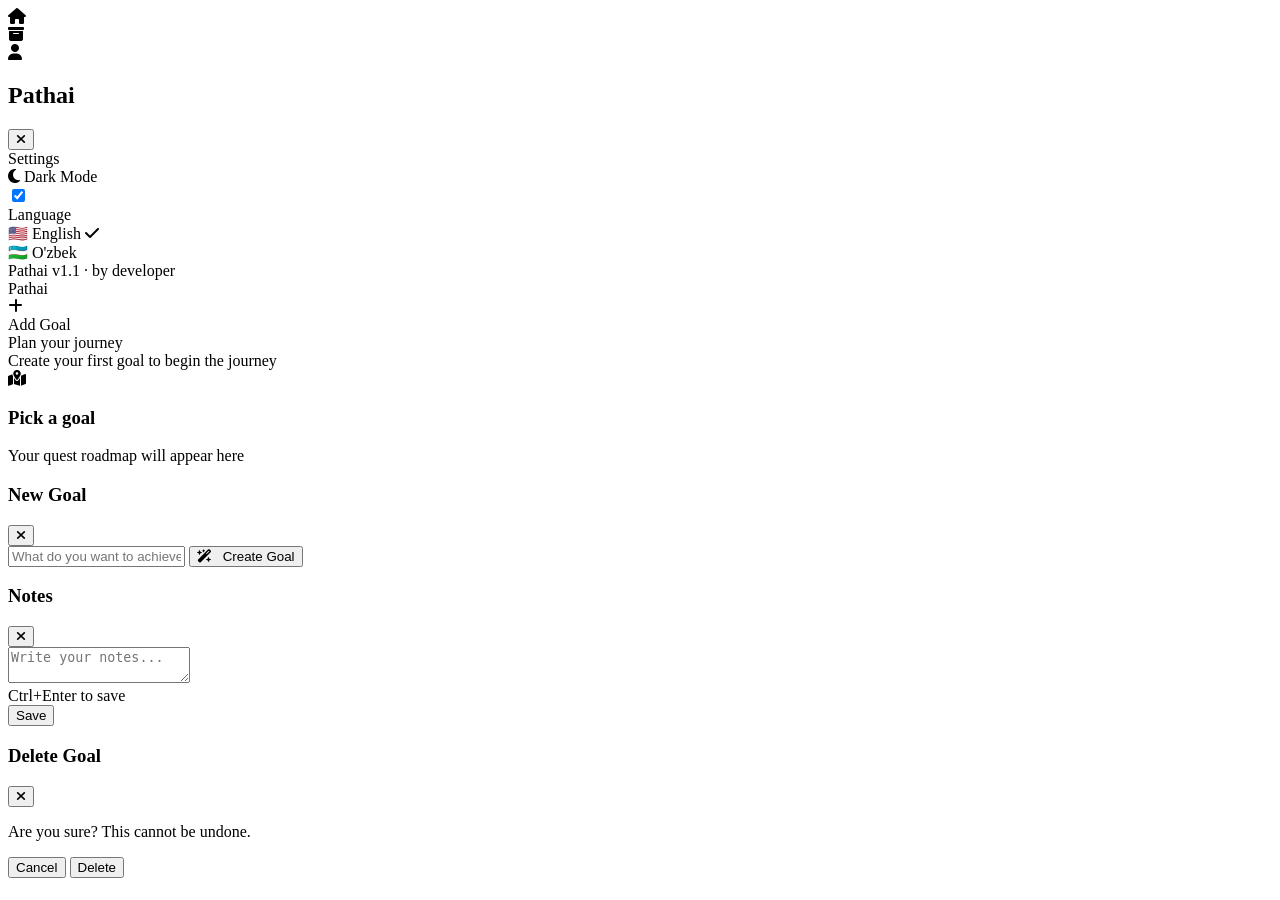
==== commit f9c90a1b: "second commmit" ====
--- a/index.html
+++ b/index.html
@@ -1,1804 +1,164 @@
 <!DOCTYPE html>
-<html lang="en" data-theme="light">
+<html lang="en" data-theme="dark">
 <head>
-<meta charset="UTF-8">
-<meta name="viewport" content="width=device-width, initial-scale=1.0">
-<title>PathAI — Your Quest-Driven Roadmap</title>
-<link href="https://fonts.googleapis.com/css2?family=Space+Grotesk:wght@300;400;500;600;700&family=Syne:wght@400;600;700;800&display=swap" rel="stylesheet">
-<link href="https://unpkg.com/boxicons@2.1.4/css/boxicons.min.css" rel="stylesheet">
-<style>
-/* ═══════════════════════════════════════════
-   CSS VARIABLES — LIGHT & DARK
-═══════════════════════════════════════════ */
-:root {
-  --bg:          #f0f2f7;
-  --surface:     #ffffff;
-  --surface2:    #f7f8fc;
-  --border:      rgba(0,0,0,.07);
-  --border2:     rgba(0,0,0,.12);
-  --text1:       #0f1117;
-  --text2:       #5a6070;
-  --text3:       #a0a8b8;
-  --ac:          #00c2d1;
-  --ac-dim:      rgba(0,194,209,.12);
-  --ac-mid:      rgba(0,194,209,.25);
-  --sidebar-w:   258px;
-  --sidebar-wc:  72px;
-  --header-h:    60px;
-  --tr:          .32s cubic-bezier(.4,0,.2,1);
-  --gold:        #f59e0b;
-  --gold-dim:    rgba(245,158,11,.12);
-  --green:       #10b981;
-  --green-dim:   rgba(16,185,129,.1);
-  --violet:      #7c3aed;
-  --violet-dim:  rgba(124,58,237,.1);
-  --red:         #ef4444;
-  --red-dim:     rgba(239,68,68,.08);
-  --shadow:      0 2px 16px rgba(0,0,0,.06), 0 1px 4px rgba(0,0,0,.04);
-  --shadow-lg:   0 8px 32px rgba(0,0,0,.1);
-}
-[data-theme="dark"] {
-  --bg:      #080c14;
-  --surface: #111827;
-  --surface2:#0d1420;
-  --border:  rgba(255,255,255,.07);
-  --border2: rgba(255,255,255,.14);
-  --text1:   #e8edf5;
-  --text2:   #8b96aa;
-  --text3:   #404a5c;
-  --shadow:  0 2px 16px rgba(0,0,0,.4);
-  --shadow-lg:0 8px 32px rgba(0,0,0,.5);
-}
-
-/* ═══════════════════════════════════════════
-   RESET & BASE
-═══════════════════════════════════════════ */
-*{margin:0;padding:0;box-sizing:border-box;}
-html,body{height:100%;overflow:hidden;}
-body{
-  background:var(--bg);
-  color:var(--text1);
-  font-family:'Space Grotesk',sans-serif;
-  font-size:14px;
-  transition:background var(--tr), color var(--tr);
-}
-::-webkit-scrollbar{width:4px;}
-::-webkit-scrollbar-thumb{background:var(--border2);border-radius:2px;}
-input,select,textarea{
-  font-family:inherit;
-  background:var(--surface2);
-  border:1px solid var(--border2);
-  border-radius:10px;
-  color:var(--text1);
-  font-size:13.5px;
-  padding:10px 13px;
-  width:100%;
-  outline:none;
-  transition:border-color .2s;
-}
-input:focus,select:focus,textarea:focus{border-color:var(--ac);}
-input::placeholder,textarea::placeholder{color:var(--text3);}
-button{font-family:inherit;cursor:pointer;border:none;background:none;}
-a{text-decoration:none;}
-
-/* ═══════════════════════════════════════════
-   LAYOUT
-═══════════════════════════════════════════ */
-.app{display:flex;height:100vh;width:100vw;overflow:hidden;}
-
-/* ─── SIDEBAR ─── */
-.sidebar{
-  width:var(--sidebar-w);
-  min-width:var(--sidebar-w);
-  background:var(--surface);
-  border-right:1px solid var(--border);
-  display:flex;
-  flex-direction:column;
-  transition:width var(--tr),min-width var(--tr);
-  overflow:hidden;
-  z-index:50;
-  box-shadow:var(--shadow);
-  position:relative;
-}
-.sidebar.collapsed{width:var(--sidebar-wc);min-width:var(--sidebar-wc);}
-
-.sidebar-logo{
-  height:var(--header-h);
-  display:flex;align-items:center;gap:11px;
-  padding:0 18px;
-  border-bottom:1px solid var(--border);
-  flex-shrink:0;
-  cursor:pointer;
-  user-select:none;
-}
-.logo-icon{
-  width:34px;height:34px;min-width:34px;
-  border-radius:9px;
-  background:var(--ac);
-  display:flex;align-items:center;justify-content:center;
-  color:#fff;font-size:17px;
-  box-shadow:0 0 18px rgba(0,194,209,.35);
-  transition:box-shadow .3s;
-}
-.sidebar.collapsed .logo-icon{box-shadow:0 0 24px rgba(0,194,209,.5);}
-.logo-text{
-  font-family:'Syne',sans-serif;
-  font-size:18px;font-weight:800;
-  letter-spacing:-.5px;
-  white-space:nowrap;
-  opacity:1;transition:opacity var(--tr);
-}
-.sidebar.collapsed .logo-text{opacity:0;pointer-events:none;}
-
-.sidebar-nav{flex:1;padding:14px 10px;display:flex;flex-direction:column;gap:3px;overflow-y:auto;}
-.sidebar-footer{padding:10px 10px 14px;border-top:1px solid var(--border);}
-
-.nav-item{
-  display:flex;align-items:center;gap:13px;
-  padding:11px 12px;
-  border-radius:10px;
-  color:var(--text2);
-  font-size:13.5px;font-weight:500;
-  cursor:pointer;
-  position:relative;
-  transition:color .2s,background .2s,transform .15s;
-  white-space:nowrap;
-  overflow:hidden;
-}
-.nav-item:hover{
-  color:var(--ac);
-  background:var(--ac-dim);
-  transform:translateX(2px);
-}
-.nav-item.active{
-  color:var(--ac);
-  background:var(--ac-dim);
-  font-weight:600;
-}
-.nav-item.active::before{
-  content:'';
-  position:absolute;left:0;top:20%;
-  height:60%;width:3px;
-  background:var(--ac);
-  border-radius:0 2px 2px 0;
-  box-shadow:0 0 8px var(--ac);
-}
-.nav-item i{font-size:19px;min-width:20px;transition:transform .2s;}
-.nav-item:hover i{transform:scale(1.1);}
-.nav-text{opacity:1;transition:opacity var(--tr);}
-.sidebar.collapsed .nav-text{opacity:0;pointer-events:none;}
-.nav-badge{
-  margin-left:auto;min-width:20px;height:20px;
-  background:var(--ac);color:#fff;
-  font-size:10px;font-weight:700;
-  border-radius:10px;padding:0 6px;
-  display:flex;align-items:center;justify-content:center;
-  transition:opacity var(--tr);
-}
-.sidebar.collapsed .nav-badge{opacity:0;}
-
-/* ─── RIGHT SIDE ─── */
-.right{flex:1;display:flex;flex-direction:column;overflow:hidden;min-width:0;}
-
-/* ─── HEADER ─── */
-.header{
-  height:var(--header-h);
-  background:var(--surface);
-  border-bottom:1px solid var(--border);
-  display:flex;align-items:center;
-  padding:0 22px;gap:14px;
-  flex-shrink:0;
-  box-shadow:var(--shadow);
-}
-.header-hamburger{
-  width:34px;height:34px;border-radius:8px;
-  display:flex;align-items:center;justify-content:center;
-  color:var(--text2);font-size:20px;
-  cursor:pointer;transition:color .2s,background .2s;
-}
-.header-hamburger:hover{color:var(--ac);background:var(--ac-dim);}
-
-.header-status{flex:1;display:flex;flex-direction:column;gap:2px;min-width:0;}
-.header-mission{
-  font-size:12px;color:var(--text3);
-  white-space:nowrap;overflow:hidden;text-overflow:ellipsis;
-}
-.header-mission span{color:var(--ac);font-weight:600;}
-.header-progress-wrap{display:flex;align-items:center;gap:10px;}
-.header-bar{
-  flex:1;height:3px;background:var(--border2);border-radius:3px;overflow:hidden;
-  max-width:200px;
-}
-.header-bar-fill{
-  height:100%;background:linear-gradient(90deg,var(--ac),#00e5ff);
-  border-radius:3px;transition:width .6s ease;
-}
-.header-pct{font-size:11px;font-weight:700;color:var(--ac);}
-
-.header-right{display:flex;align-items:center;gap:8px;flex-shrink:0;}
-.header-tier-badge{
-  padding:4px 11px;border-radius:20px;font-size:11px;font-weight:700;
-  background:var(--ac-dim);color:var(--ac);border:1px solid var(--ac-mid);
-}
-.header-add{
-  width:32px;height:32px;border-radius:8px;
-  background:var(--ac);color:#fff;
-  display:flex;align-items:center;justify-content:center;
-  font-size:18px;cursor:pointer;
-  transition:transform .2s,box-shadow .2s;
-  box-shadow:0 2px 10px rgba(0,194,209,.35);
-}
-.header-add:hover{transform:scale(1.08);box-shadow:0 4px 18px rgba(0,194,209,.5);}
-.header-user{
-  width:32px;height:32px;border-radius:50%;
-  background:linear-gradient(135deg,var(--ac),#0070f3);
-  display:flex;align-items:center;justify-content:center;
-  color:#fff;font-weight:700;font-size:13px;cursor:pointer;
-  border:2px solid var(--surface);
-  box-shadow:0 0 0 2px var(--ac-mid);
-}
-
-/* ─── MAIN CONTENT ─── */
-.content{flex:1;overflow-y:auto;padding:26px 28px;}
-
-/* ═══════════════════════════════════════════
-   VIEWS
-═══════════════════════════════════════════ */
-.view{display:none;animation:fadeUp .35s ease both;}
-.view.active{display:block;}
-@keyframes fadeUp{from{opacity:0;transform:translateY(10px)}to{opacity:1;transform:translateY(0)}}
-
-.view-title{
-  font-family:'Syne',sans-serif;
-  font-size:22px;font-weight:800;
-  margin-bottom:4px;letter-spacing:-.5px;
-}
-.view-sub{color:var(--text2);font-size:13px;margin-bottom:22px;line-height:1.6;}
-
-/* ═══ JORIY YO'L (Dashboard) ═══ */
-.tier-block{margin-bottom:28px;}
-.tier-header{
-  display:flex;align-items:center;gap:10px;
-  margin-bottom:12px;
-  padding:12px 14px;
-  border-radius:11px;
-  background:var(--surface);
-  border:1px solid var(--border);
-  box-shadow:var(--shadow);
-}
-.tier-icon{
-  width:32px;height:32px;border-radius:8px;
-  display:flex;align-items:center;justify-content:center;
-  font-size:15px;flex-shrink:0;
-}
-.tier-info{flex:1;}
-.tier-name{font-weight:700;font-size:13.5px;font-family:'Syne',sans-serif;}
-.tier-meta{font-size:11px;color:var(--text3);margin-top:1px;}
-.tier-pct{
-  font-size:12px;font-weight:700;
-  padding:3px 10px;border-radius:10px;flex-shrink:0;
-}
-
-.quests-list{display:flex;flex-direction:column;gap:5px;}
-.quest-item{
-  display:flex;align-items:center;gap:11px;
-  padding:11px 14px;
-  border-radius:10px;
-  background:var(--surface);
-  border:1px solid var(--border);
-  transition:border-color .2s,transform .15s,opacity .3s,background .2s;
-  position:relative;
-  overflow:hidden;
-}
-.quest-item:hover{border-color:var(--border2);transform:translateX(2px);}
-.quest-item.done{
-  opacity:.55;
-  background:var(--green-dim);
-  border-color:rgba(16,185,129,.2);
-}
-.quest-item.done .quest-text{text-decoration:line-through;color:var(--text3);}
-.quest-num{
-  font-size:10px;font-weight:700;color:var(--text3);
-  min-width:22px;text-align:right;
-}
-.tick-btn{
-  width:22px;height:22px;min-width:22px;border-radius:50%;
-  border:2px solid var(--border2);
-  background:transparent;
-  display:flex;align-items:center;justify-content:center;
-  cursor:pointer;transition:all .2s;color:transparent;font-size:12px;
-}
-.tick-btn:hover{border-color:var(--ac);background:var(--ac-dim);color:var(--ac);}
-.quest-item.done .tick-btn{
-  background:var(--green);border-color:var(--green);
-  color:#fff;
-}
-.quest-text{flex:1;font-size:13px;line-height:1.45;color:var(--text1);}
-.quest-actions{display:flex;gap:5px;opacity:0;transition:opacity .2s;}
-.quest-item:hover .quest-actions{opacity:1;}
-.qa-btn{
-  width:26px;height:26px;border-radius:7px;
-  background:var(--surface2);border:1px solid var(--border);
-  color:var(--text2);font-size:13px;
-  display:flex;align-items:center;justify-content:center;
-  cursor:pointer;transition:all .2s;
-}
-.qa-btn:hover{background:var(--ac-dim);color:var(--ac);border-color:var(--ac-mid);}
-.quest-tick-anim{
-  animation:tickPop .4s cubic-bezier(.34,1.56,.64,1) both;
-}
-@keyframes tickPop{0%{transform:scale(.7)}60%{transform:scale(1.12)}100%{transform:scale(1)}}
-
-/* locked tier */
-.tier-locked .quests-list{
-  filter:blur(3.5px);pointer-events:none;opacity:.25;
-  user-select:none;
-}
-.tier-locked .tier-icon{background:var(--surface2)!important;color:var(--text3)!important;}
-
-/* sub-quests */
-.sub-quests{
-  margin-left:33px;margin-top:5px;
-  display:flex;flex-direction:column;gap:4px;
-}
-.sub-quest{
-  padding:8px 12px;border-radius:8px;
-  background:var(--ac-dim);border:1px solid var(--ac-mid);
-  font-size:12px;color:var(--text2);
-  display:flex;align-items:center;gap:8px;
-}
-.sub-quest i{color:var(--ac);font-size:11px;}
-
-/* note panel */
-.note-panel{
-  margin-left:33px;margin-top:5px;
-  padding:10px 12px;border-radius:9px;
-  background:var(--gold-dim);border:1px solid rgba(245,158,11,.2);
-}
-.note-panel textarea{
-  background:transparent;border:none;
-  color:var(--text1);font-size:12px;resize:none;
-  padding:0;width:100%;min-height:48px;
-}
-.note-panel textarea:focus{box-shadow:none;}
-
-/* ═══ ORBIT ═══ */
-.orbit-grid{
-  display:grid;
-  grid-template-columns:repeat(auto-fill,minmax(270px,1fr));
-  gap:14px;
-}
-.orbit-card{
-  background:var(--surface);
-  border:1px solid var(--border);
-  border-radius:14px;
-  padding:18px 20px;
-  cursor:pointer;
-  transition:border-color .2s,transform .2s,box-shadow .2s;
-  box-shadow:var(--shadow);
-  position:relative;overflow:hidden;
-}
-.orbit-card:hover{
-  transform:translateY(-2px);
-  box-shadow:var(--shadow-lg);
-  border-color:var(--border2);
-}
-.orbit-card.active-goal{border-color:var(--ac);}
-.orbit-card-badge{
-  position:absolute;top:12px;right:12px;
-  font-size:9px;font-weight:700;
-  padding:2px 8px;border-radius:8px;
-  background:var(--ac-dim);color:var(--ac);border:1px solid var(--ac-mid);
-  text-transform:uppercase;letter-spacing:.5px;
-}
-.orbit-card-icon{
-  width:38px;height:38px;border-radius:10px;
-  display:flex;align-items:center;justify-content:center;
-  font-size:18px;margin-bottom:12px;
-}
-.orbit-card-title{font-weight:700;font-size:14px;margin-bottom:8px;line-height:1.35;padding-right:50px;}
-.orbit-card-bar{height:3px;background:var(--border2);border-radius:3px;overflow:hidden;margin-bottom:7px;}
-.orbit-card-fill{height:100%;border-radius:3px;transition:width .5s ease;}
-.orbit-card-meta{
-  display:flex;justify-content:space-between;
-  font-size:11px;color:var(--text3);
-}
-.orbit-card-meta span:last-child{font-weight:700;}
-.orbit-add-card{
-  border:1.5px dashed var(--border2);
-  border-radius:14px;padding:18px 20px;
-  display:flex;flex-direction:column;align-items:center;justify-content:center;
-  gap:8px;cursor:pointer;color:var(--text3);
-  min-height:130px;
-  transition:border-color .2s,color .2s;
-}
-.orbit-add-card:hover{border-color:var(--ac);color:var(--ac);}
-.orbit-add-card i{font-size:26px;}
-.orbit-add-card span{font-size:13px;font-weight:500;}
-
-/* ═══ ARXIV ═══ */
-.archive-empty{
-  text-align:center;padding:60px 20px;
-  color:var(--text3);
-}
-.archive-empty i{font-size:40px;display:block;margin-bottom:12px;opacity:.35;}
-.archive-goal-block{margin-bottom:22px;}
-.archive-goal-title{
-  font-size:12px;font-weight:700;color:var(--ac);
-  display:flex;align-items:center;gap:7px;
-  margin-bottom:8px;
-  padding:8px 12px;
-  background:var(--ac-dim);border-radius:8px;
-}
-.archive-item{
-  display:flex;align-items:center;gap:10px;
-  padding:9px 14px;
-  background:var(--green-dim);
-  border:1px solid rgba(16,185,129,.18);
-  border-radius:8px;
-  margin-bottom:5px;font-size:12.5px;color:var(--text2);
-}
-.archive-item i{color:var(--green);font-size:13px;flex-shrink:0;}
-.archive-item-text{text-decoration:line-through;}
-
-/* ═══ PROFIL ═══ */
-.profile-card{
-  background:var(--surface);border:1px solid var(--border);
-  border-radius:16px;padding:24px;
-  box-shadow:var(--shadow);
-  max-width:500px;
-}
-.profile-header{display:flex;align-items:center;gap:16px;margin-bottom:22px;}
-.profile-avatar{
-  width:58px;height:58px;border-radius:50%;
-  background:linear-gradient(135deg,var(--ac),#0070f3);
-  display:flex;align-items:center;justify-content:center;
-  color:#fff;font-size:22px;font-weight:800;font-family:'Syne',sans-serif;
-  flex-shrink:0;
-  box-shadow:0 0 0 3px var(--ac-mid);
-}
-.profile-name{font-family:'Syne',sans-serif;font-size:18px;font-weight:800;}
-.profile-sub{font-size:12px;color:var(--text2);margin-top:3px;}
-.profile-stats{
-  display:grid;grid-template-columns:1fr 1fr;gap:10px;margin-bottom:20px;
-}
-.stat-box{
-  background:var(--surface2);border:1px solid var(--border);
-  border-radius:10px;padding:12px;
-}
-.stat-val{font-size:22px;font-weight:800;font-family:'Syne',sans-serif;color:var(--ac);}
-.stat-label{font-size:11px;color:var(--text3);margin-top:2px;}
-.profile-tags{display:flex;flex-wrap:wrap;gap:6px;}
-.profile-tag{
-  padding:4px 12px;border-radius:20px;font-size:11px;font-weight:600;
-  background:var(--ac-dim);color:var(--ac);border:1px solid var(--ac-mid);
-}
-.profile-section-label{
-  font-size:10px;font-weight:700;color:var(--text3);
-  text-transform:uppercase;letter-spacing:.6px;
-  margin-bottom:8px;
-}
-.rank-display{
-  display:inline-flex;align-items:center;gap:8px;
-  padding:6px 14px;border-radius:20px;
-  background:var(--gold-dim);border:1px solid rgba(245,158,11,.25);
-  color:var(--gold);font-weight:700;font-size:12px;
-  margin-bottom:16px;
-}
-
-/* ═══ SETTINGS ═══ */
-.settings-card{
-  background:var(--surface);border:1px solid var(--border);
-  border-radius:14px;padding:0;
-  box-shadow:var(--shadow);max-width:480px;overflow:hidden;
-}
-.settings-section-title{
-  padding:14px 18px 10px;
-  font-size:10px;font-weight:700;color:var(--text3);
-  text-transform:uppercase;letter-spacing:.7px;
-  border-bottom:1px solid var(--border);
-}
-.settings-row{
-  display:flex;align-items:center;gap:13px;
-  padding:14px 18px;
-  border-bottom:1px solid var(--border);
-  transition:background .2s;
-}
-.settings-row:last-child{border-bottom:none;}
-.settings-row:hover{background:var(--surface2);}
-.settings-row-icon{
-  width:34px;height:34px;border-radius:9px;
-  display:flex;align-items:center;justify-content:center;
-  font-size:17px;flex-shrink:0;
-}
-.settings-row-info{flex:1;}
-.settings-row-label{font-size:13.5px;font-weight:600;}
-.settings-row-desc{font-size:11px;color:var(--text3);margin-top:2px;}
-/* Toggle switch */
-.toggle-wrap{flex-shrink:0;}
-.toggle{position:relative;width:44px;height:24px;display:inline-block;}
-.toggle input{opacity:0;width:0;height:0;position:absolute;}
-.toggle-slider{
-  position:absolute;inset:0;
-  background:var(--border2);border-radius:12px;
-  cursor:pointer;transition:.25s;
-}
-.toggle-slider:before{
-  content:'';position:absolute;
-  width:18px;height:18px;border-radius:50%;
-  left:3px;top:3px;background:#fff;
-  transition:.25s;box-shadow:0 1px 4px rgba(0,0,0,.2);
-}
-.toggle input:checked + .toggle-slider{background:var(--ac);}
-.toggle input:checked + .toggle-slider:before{transform:translateX(20px);}
-/* Select */
-.settings-select{
-  width:auto;padding:6px 10px;font-size:12.5px;border-radius:8px;
-  border:1px solid var(--border2);background:var(--surface2);color:var(--text1);
-}
-.settings-select option{background:var(--surface);}
-/* Danger */
-.danger-zone{
-  margin-top:18px;
-  background:var(--red-dim);border:1px solid rgba(239,68,68,.2);
-  border-radius:14px;padding:16px 18px;max-width:480px;
-}
-.danger-title{font-size:12px;font-weight:700;color:var(--red);margin-bottom:5px;}
-.danger-desc{font-size:12px;color:var(--text2);margin-bottom:12px;line-height:1.5;}
-.danger-btn{
-  background:transparent;border:1px solid rgba(239,68,68,.4);
-  color:var(--red);padding:7px 15px;border-radius:8px;
-  font-size:12.5px;font-family:inherit;cursor:pointer;
-  transition:background .2s;
-}
-.danger-btn:hover{background:var(--red-dim);}
-
-/* ═══════════════════════════════════════════
-   MODALS
-═══════════════════════════════════════════ */
-.modal-overlay{
-  position:fixed;inset:0;
-  background:rgba(0,0,0,.5);backdrop-filter:blur(6px);
-  z-index:200;
-  display:none;align-items:center;justify-content:center;padding:20px;
-}
-.modal-overlay.open{display:flex;}
-.modal{
-  background:var(--surface);border:1px solid var(--border);
-  border-radius:18px;padding:28px;
-  width:100%;max-width:430px;
-  box-shadow:var(--shadow-lg);
-  animation:modalIn .3s cubic-bezier(.34,1.56,.64,1) both;
-}
-@keyframes modalIn{from{opacity:0;transform:scale(.9) translateY(10px)}to{opacity:1;transform:scale(1) translateY(0)}}
-.modal-header{display:flex;align-items:center;justify-content:space-between;margin-bottom:18px;}
-.modal-title{font-family:'Syne',sans-serif;font-size:17px;font-weight:700;}
-.modal-close{
-  width:28px;height:28px;border-radius:7px;
-  display:flex;align-items:center;justify-content:center;
-  color:var(--text2);font-size:17px;cursor:pointer;
-  transition:background .2s,color .2s;
-}
-.modal-close:hover{background:var(--surface2);color:var(--text1);}
-
-/* ═══════════════════════════════════════════
-   ONBOARDING
-═══════════════════════════════════════════ */
-#onboarding{
-  position:fixed;inset:0;z-index:500;
-  background:var(--bg);
-  display:flex;align-items:center;justify-content:center;padding:20px;
-}
-.ob-card{
-  background:var(--surface);border:1px solid var(--border);
-  border-radius:22px;padding:36px 32px;
-  width:100%;max-width:440px;
-  box-shadow:var(--shadow-lg);
-}
-.ob-logo{text-align:center;margin-bottom:30px;}
-.ob-logo .logo-icon{width:46px;height:46px;font-size:22px;margin:0 auto 12px;}
-.ob-logo-text{font-family:'Syne',sans-serif;font-size:24px;font-weight:800;letter-spacing:-.5px;}
-.ob-logo-tag{font-size:12px;color:var(--text2);margin-top:4px;}
-.ob-steps{display:flex;gap:6px;margin-bottom:28px;}
-.ob-step-dot{flex:1;height:3px;border-radius:2px;background:var(--border2);transition:background .3s;}
-.ob-step-dot.done{background:var(--ac);}
-.ob-step{display:none;}
-.ob-step.active{display:block;animation:fadeUp .3s ease both;}
-.ob-title{font-family:'Syne',sans-serif;font-size:20px;font-weight:700;margin-bottom:6px;}
-.ob-sub{color:var(--text2);font-size:13px;line-height:1.6;margin-bottom:20px;}
-.ob-field{margin-bottom:13px;}
-.ob-label{font-size:10px;font-weight:700;color:var(--text3);text-transform:uppercase;letter-spacing:.5px;margin-bottom:7px;display:block;}
-.interests-grid{display:flex;flex-wrap:wrap;gap:7px;}
-.interest-chip{
-  padding:6px 13px;border-radius:20px;font-size:12px;font-weight:500;
-  cursor:pointer;border:1.5px solid var(--border2);color:var(--text2);
-  background:transparent;font-family:inherit;
-  transition:all .2s;
-}
-.interest-chip.sel{
-  background:var(--ac-dim);border-color:var(--ac-mid);color:var(--ac);font-weight:600;
-}
-.examples-grid{display:flex;flex-wrap:wrap;gap:6px;margin-top:10px;}
-.ex-chip{
-  padding:4px 10px;border-radius:10px;font-size:11.5px;
-  background:var(--surface2);border:1px solid var(--border);
-  color:var(--text2);cursor:pointer;font-family:inherit;
-  transition:all .2s;
-}
-.ex-chip:hover{border-color:var(--ac-mid);color:var(--ac);}
-.ob-btns{display:flex;justify-content:space-between;align-items:center;margin-top:24px;}
-.btn-primary{
-  background:var(--ac);color:#fff;
-  padding:10px 20px;border-radius:10px;
-  font-size:13.5px;font-weight:700;font-family:inherit;
-  cursor:pointer;border:none;
-  transition:transform .2s,box-shadow .2s,opacity .2s;
-  box-shadow:0 3px 12px rgba(0,194,209,.35);
-}
-.btn-primary:hover:not(:disabled){transform:translateY(-1px);box-shadow:0 5px 18px rgba(0,194,209,.45);}
-.btn-primary:disabled{opacity:.4;cursor:not-allowed;}
-.btn-secondary{
-  background:transparent;color:var(--text2);
-  padding:10px 16px;border-radius:10px;
-  font-size:13.5px;font-weight:500;font-family:inherit;
-  border:1px solid var(--border2);cursor:pointer;
-  transition:background .2s,color .2s;
-}
-.btn-secondary:hover{background:var(--surface2);color:var(--text1);}
-
-/* ═══════════════════════════════════════════
-   GENERATING SCREEN
-═══════════════════════════════════════════ */
-#generating{
-  position:fixed;inset:0;z-index:490;
-  background:var(--bg);
-  display:none;align-items:center;justify-content:center;
-}
-#generating.open{display:flex;}
-.gen-content{text-align:center;max-width:340px;padding:20px;}
-.gen-spinner{
-  width:54px;height:54px;margin:0 auto 22px;
-  border:2.5px solid var(--border2);
-  border-top-color:var(--ac);
-  border-radius:50%;
-  animation:spin .9s linear infinite;
-}
-@keyframes spin{to{transform:rotate(360deg)}}
-.gen-title{font-family:'Syne',sans-serif;font-size:20px;font-weight:700;margin-bottom:8px;}
-.gen-sub{color:var(--text2);font-size:13px;line-height:1.6;margin-bottom:26px;}
-.gen-steps{display:flex;flex-direction:column;gap:8px;text-align:left;}
-.gen-step{
-  display:flex;align-items:center;gap:11px;
-  padding:10px 14px;
-  background:var(--surface);border:1px solid var(--border);
-  border-radius:9px;font-size:12.5px;
-}
-.gen-step-icon{
-  width:20px;height:20px;border-radius:50%;
-  display:flex;align-items:center;justify-content:center;
-  font-size:11px;flex-shrink:0;
-}
-.gen-step.done .gen-step-icon{background:var(--green);color:#fff;}
-.gen-step.loading .gen-step-icon{border:2px solid var(--border2);border-top-color:var(--ac);animation:spin .8s linear infinite;}
-.gen-step.pending .gen-step-icon{border:2px solid var(--border2);}
-.gen-step-text{color:var(--text2);}
-.gen-step.done .gen-step-text{color:var(--text1);}
-
-/* ═══════════════════════════════════════════
-   CELEBRATION
-═══════════════════════════════════════════ */
-#celebrate{
-  position:fixed;inset:0;z-index:400;
-  display:none;align-items:center;justify-content:center;
-  background:rgba(0,0,0,.7);backdrop-filter:blur(8px);
-}
-#celebrate.open{display:flex;}
-.celebrate-box{
-  background:var(--surface);border:1px solid var(--ac-mid);
-  border-radius:22px;padding:38px 44px;text-align:center;
-  box-shadow:0 0 60px rgba(0,194,209,.15);
-  animation:modalIn .4s cubic-bezier(.34,1.56,.64,1) both;
-  max-width:360px;
-}
-.celebrate-emoji{font-size:52px;margin-bottom:16px;display:block;}
-/* animation:spin 3s linear infinite; */
-.celebrate-title{font-family:'Syne',sans-serif;font-size:26px;font-weight:800;margin-bottom:8px;}
-.celebrate-sub{color:var(--text2);font-size:13px;line-height:1.6;margin-bottom:20px;}
-.celebrate-rank{
-  display:inline-flex;align-items:center;gap:8px;
-  padding:6px 16px;border-radius:20px;
-  background:var(--gold-dim);border:1px solid rgba(245,158,11,.3);
-  color:var(--gold);font-weight:700;font-size:13px;
-  margin-bottom:20px;
-}
-.confetti-particle{
-  position:fixed;width:7px;height:7px;border-radius:50%;
-  animation:confettiFloat 2s ease both;
-  pointer-events:none;
-}
-@keyframes confettiFloat{
-  0%{transform:translateY(0) scale(1);opacity:1;}
-  100%{transform:translateY(-120px) scale(.5);opacity:0;}
-}
-
-/* ═══════════════════════════════════════════
-   UTILITIES
-═══════════════════════════════════════════ */
-.divider{height:1px;background:var(--border);margin:16px 0;}
-.mt4{margin-top:4px;} .mt8{margin-top:8px;} .mt16{margin-top:16px;}
-.flex{display:flex;} .items-center{align-items:center;} .gap8{gap:8px;}
-</style>
+  <meta charset="UTF-8">
+  <meta name="viewport" content="width=device-width, initial-scale=1.0">
+  <title>Pathai</title>
+  <link rel="preconnect" href="https://fonts.googleapis.com">
+  <link rel="preconnect" href="https://fonts.gstatic.com" crossorigin>
+  <link href="https://fonts.googleapis.com/css2?family=Sora:wght@400;500;600;700&family=DM+Sans:opsz,wght@9..40,300;9..40,400;9..40,500;9..40,600&display=swap" rel="stylesheet">
+  <link rel="stylesheet" href="https://cdnjs.cloudflare.com/ajax/libs/font-awesome/6.5.1/css/all.min.css">
+  <link rel="stylesheet" href="main.css">
 </head>
 <body>
+  <div class="app-wrapper">
 
-<!-- ══════════════════════════════════════
-     ONBOARDING
-══════════════════════════════════════ -->
-<div id="onboarding">
-  <div class="ob-card">
-    <div class="ob-logo">
-      <div class="logo-icon" style="width:46px;height:46px;font-size:22px;margin:0 auto 12px;border-radius:12px;background:var(--ac);display:flex;align-items:center;justify-content:center;color:#fff;box-shadow:0 0 24px rgba(0,194,209,.4);">
-        <i class='bx bx-target-lock'></i>
+    <!-- ===== Icon Navigation Sidebar ===== -->
+    <aside class="sidebar-icons">
+      <div class="nav-item ripple" id="menuBtn">
+        <div class="hamburger">
+          <span></span><span></span><span></span>
+        </div>
       </div>
-      <div class="ob-logo-text">PathAI</div>
-      <div class="ob-logo-tag">Your quest-driven roadmap to any goal</div>
-    </div>
+      <div class="nav-item active" data-page="home" onclick="navigate('home')">
+        <i class="fas fa-home nav-icon"></i>
+      </div>
+      <div class="nav-item" data-page="archive" onclick="navigate('archive')">
+        <i class="fas fa-archive nav-icon"></i>
+      </div>
+      <div class="nav-item" data-page="profile" onclick="navigate('profile')">
+        <i class="fas fa-user nav-icon"></i>
+      </div>
+    </aside>
 
-    <div class="ob-steps">
-      <div class="ob-step-dot done" id="dot0"></div>
-      <div class="ob-step-dot" id="dot1"></div>
-      <div class="ob-step-dot" id="dot2"></div>
-      <div class="ob-step-dot" id="dot3"></div>
-    </div>
+    <!-- ===== Drawer Overlay ===== -->
+    <div class="overlay" id="overlay"></div>
 
-    <!-- Step 0: Name -->
-    <div class="ob-step active" id="ob-step-0">
-      <div class="ob-title">Welcome, Pioneer. 👋</div>
-      <div class="ob-sub">Your AI-powered roadmap to any goal starts here. Let's get to know you.</div>
-      <div class="ob-field">
-        <label class="ob-label">Your first name</label>
-        <input type="text" id="ob-name" placeholder="e.g. Alex" autocomplete="off">
+    <!-- ===== Side Drawer (hamburger menu) ===== -->
+    <div class="side-drawer" id="sideDrawer">
+      <div class="drawer-header">
+        <h2 class="drawer-brand">Pathai</h2>
+        <button class="drawer-close" onclick="closeDrawer()"><i class="fas fa-times"></i></button>
+      </div>
+
+      <div class="drawer-section">
+        <div class="drawer-section-title" id="txt-settings">Settings</div>
+        <div class="drawer-row">
+          <div class="drawer-row-left">
+            <i class="fas fa-moon"></i>
+            <span id="txt-dark-mode">Dark Mode</span>
+          </div>
+          <label class="toggle-switch">
+            <input type="checkbox" id="themeToggle" checked onchange="toggleTheme()">
+            <span class="slider"></span>
+          </label>
+        </div>
+      </div>
+
+      <div class="drawer-section">
+        <div class="drawer-section-title" id="txt-language">Language</div>
+        <div class="lang-options">
+          <div class="lang-option active" onclick="setLanguage('en')" id="lang-en">
+            <span class="lang-flag">🇺🇸</span>
+            <span>English</span>
+            <i class="fas fa-check lang-check" id="check-en"></i>
+          </div>
+          <div class="lang-option" onclick="setLanguage('uz')" id="lang-uz">
+            <span class="lang-flag">🇺🇿</span>
+            <span>O'zbek</span>
+            <i class="fas fa-check lang-check" id="check-uz" style="display:none"></i>
+          </div>
+          <!-- <div class="lang-option disabled">
+            <span class="lang-flag">🇷🇺</span>
+            <span>Русский</span>
+            <span class="coming-soon">Soon</span>
+          </div>
+          <div class="lang-option disabled">
+            <span class="lang-flag">🇩🇪</span>
+            <span>Deutsch</span>
+            <span class="coming-soon">Soon</span>
+          </div>
+          <div class="lang-option disabled">
+            <span class="lang-flag">🇫🇷</span>
+            <span>Français</span>
+            <span class="coming-soon">Soon</span>
+          </div> -->
+        </div>
+      </div>
+
+      <!-- <div class="drawer-section">
+        <div class="drawer-section-title">Gemini API Key</div>
+        <div class="api-key-wrap">
+          <input type="password" id="apiKeyInput" class="api-input" placeholder="Enter Gemini API Key...">
+          <button class="api-save-btn" onclick="saveApiKey()"><i class="fas fa-check"></i></button>
+        </div>
+        <p class="api-hint">Get your key at <a href="https://aistudio.google.com/apikey" target="_blank" class="api-link">aistudio.google.com</a></p>
+      </div> -->
+
+      <div class="drawer-footer">
+        <span>Pathai v1.1</span>
+        <span>·</span>
+        <span>by developer</span>
       </div>
     </div>
 
-    <!-- Step 1: Age & Field -->
-    <div class="ob-step" id="ob-step-1">
-      <div class="ob-title" id="ob-title-1">Nice to meet you!</div>
-      <div class="ob-sub">AI uses this to set the right difficulty and angle for your path.</div>
-      <div class="ob-field">
-        <label class="ob-label">Your age</label>
-        <input type="number" id="ob-age" placeholder="e.g. 22" min="10" max="80">
-      </div>
-      <div class="ob-field">
-        <label class="ob-label">Your field</label>
-        <select id="ob-field">
-          <option value="">Choose your field…</option>
-          <option>Software Development</option>
-          <option>Design & UX</option>
-          <option>Business & Startup</option>
-          <option>Art & Illustration</option>
-          <option>Science & Research</option>
-          <option>Finance & Investing</option>
-          <option>Education & Teaching</option>
-          <option>Healthcare</option>
-          <option>Music & Audio</option>
-          <option>Writing & Content</option>
-          <option>Marketing</option>
-          <option>Other</option>
-        </select>
-      </div>
+    <!-- ===== Content Sidebar ===== -->
+    <div class="sidebar-content" id="sidebar-content"></div>
+
+    <!-- ===== Resizer ===== -->
+    <div class="resizer" id="resizer"></div>
+
+    <!-- ===== Main Content ===== -->
+    <main class="main-content" id="main-content"></main>
+
+  </div>
+
+  <!-- ===== Create Goal Modal ===== -->
+  <div class="modal-overlay hidden" id="createGoalOverlay" onclick="closeCreateGoal()"></div>
+  <div class="modal hidden" id="createGoalModal">
+    <div class="modal-header">
+      <h3 id="txt-new-goal">New Goal</h3>
+      <button class="modal-close-btn" onclick="closeCreateGoal()"><i class="fas fa-times"></i></button>
     </div>
-
-    <!-- Step 2: Interests -->
-    <div class="ob-step" id="ob-step-2">
-      <div class="ob-title">Your strengths 💪</div>
-      <div class="ob-sub">Select everything that resonates with you. AI uses this to personalize every quest.</div>
-      <div class="interests-grid" id="interests-grid"></div>
-    </div>
-
-    <!-- Step 3: Goal -->
-    <div class="ob-step" id="ob-step-3">
-      <div class="ob-title">What's your goal? 🎯</div>
-      <div class="ob-sub">One sentence is enough. AI will build 30 personalized quests across 3 stages.</div>
-      <textarea id="ob-goal" placeholder="e.g. Become a full-stack developer and land my first job" rows="3" style="resize:none;margin-bottom:10px;"></textarea>
-      <div class="examples-grid" id="examples-grid"></div>
-    </div>
-
-    <div class="ob-btns">
-      <button class="btn-secondary" id="ob-back" style="visibility:hidden;">← Back</button>
-      <button class="btn-primary" id="ob-next">Continue →</button>
+    <div class="modal-body">
+      <input type="text" class="modal-input" id="goalTitleInput" placeholder="What do you want to achieve?" maxlength="120" onkeydown="if(event.key==='Enter') createGoal()">
+      <button class="primary-btn" id="createGoalBtn" onclick="createGoal()">
+        <i class="fas fa-wand-magic-sparkles" style="margin-right:7px"></i>
+        <span id="txt-create">Create Goal</span>
+      </button>
     </div>
   </div>
-</div>
 
-<!-- ══════════════════════════════════════
-     GENERATING
-══════════════════════════════════════ -->
-<div id="generating">
-  <div class="gen-content">
-    <div class="gen-spinner"></div>
-    <div class="gen-title">Building your path<span id="gen-dots"></span></div>
-    <div class="gen-sub">AI is crafting 30 personalized quests across 3 stages of mastery.</div>
-    <div class="gen-steps">
-      <div class="gen-step done" id="gs0">
-        <div class="gen-step-icon"><i class='bx bx-check'></i></div>
-        <div class="gen-step-text">Analyzing your goal context</div>
-      </div>
-      <div class="gen-step loading" id="gs1">
-        <div class="gen-step-icon"></div>
-        <div class="gen-step-text">Matching to your profile & field</div>
-      </div>
-      <div class="gen-step pending" id="gs2">
-        <div class="gen-step-icon"></div>
-        <div class="gen-step-text">Generating quest tiers & milestones</div>
+  <!-- ===== Notes Modal ===== -->
+  <div class="modal-overlay hidden" id="notesOverlay" onclick="closeNotesModal()"></div>
+  <div class="modal hidden" id="notesModal">
+    <div class="modal-header">
+      <h3 id="txt-notes-title">Notes</h3>
+      <button class="modal-close-btn" onclick="closeNotesModal()"><i class="fas fa-times"></i></button>
+    </div>
+    <div class="modal-body">
+      <textarea class="modal-textarea" id="notesInput" placeholder="Write your notes..." onkeydown="if(event.ctrlKey && event.key==='Enter') saveNote()"></textarea>
+      <div class="modal-hint" id="txt-notes-hint">Ctrl+Enter to save</div>
+      <button class="primary-btn" onclick="saveNote()"><span id="txt-save">Save</span></button>
+    </div>
+  </div>
+
+  <!-- ===== Delete Modal ===== -->
+  <div class="modal-overlay hidden" id="deleteOverlay" onclick="closeDeleteModal()"></div>
+  <div class="modal hidden" id="deleteModal">
+    <div class="modal-header">
+      <h3 class="danger-title" id="txt-delete-heading">Delete Goal</h3>
+      <button class="modal-close-btn" onclick="closeDeleteModal()"><i class="fas fa-times"></i></button>
+    </div>
+    <div class="modal-body">
+      <p class="modal-text" id="txt-delete-confirm">Are you sure? This cannot be undone.</p>
+      <div class="modal-actions-row">
+        <button class="secondary-btn" onclick="closeDeleteModal()" id="txt-cancel">Cancel</button>
+        <button class="danger-btn" onclick="confirmDelete()" id="txt-delete">Delete</button>
       </div>
     </div>
   </div>
-</div>
 
-<!-- ══════════════════════════════════════
-     CELEBRATE
-══════════════════════════════════════ -->
-<div id="celebrate">
-  <div class="celebrate-box">
-    <span class="celebrate-emoji" id="cel-emoji">🔓</span>
-    <div class="celebrate-title" id="cel-title">Stage Unlocked!</div>
-    <div class="celebrate-sub" id="cel-sub">You crushed the Foundation stage. The next 10 quests are now open.</div>
-    <div class="celebrate-rank" id="cel-rank"><i class='bx bx-star'></i> <span id="cel-rank-text">Explorer</span></div>
-    <button class="btn-primary" onclick="closeCelebrate()" style="width:100%;">Continue My Path →</button>
-  </div>
-</div>
-
-<!-- ══════════════════════════════════════
-     MODAL: NEW GOAL
-══════════════════════════════════════ -->
-<div class="modal-overlay" id="new-goal-modal">
-  <div class="modal">
-    <div class="modal-header">
-      <div class="modal-title">New Goal ✦</div>
-      <div class="modal-close" onclick="closeModal('new-goal-modal')"><i class='bx bx-x'></i></div>
-    </div>
-    <div class="ob-field">
-      <label class="ob-label">What do you want to achieve?</label>
-      <textarea id="new-goal-input" placeholder="e.g. Build and launch my first SaaS product" rows="3" style="resize:none;margin-bottom:14px;"></textarea>
-    </div>
-    <button class="btn-primary" style="width:100%;" onclick="submitNewGoal()">✦ Generate My Path</button>
-  </div>
-</div>
-
-<!-- ══════════════════════════════════════
-     MODAL: NOTE
-══════════════════════════════════════ -->
-<div class="modal-overlay" id="note-modal">
-  <div class="modal">
-    <div class="modal-header">
-      <div class="modal-title">Quest Note 📝</div>
-      <div class="modal-close" onclick="closeModal('note-modal')"><i class='bx bx-x'></i></div>
-    </div>
-    <textarea id="note-text" placeholder="Write your thoughts, ideas, or blockers…" rows="5" style="resize:none;margin-bottom:14px;"></textarea>
-    <button class="btn-primary" style="width:100%;" onclick="saveNote()">Save Note</button>
-  </div>
-</div>
-
-<!-- ══════════════════════════════════════
-     MAIN APP
-══════════════════════════════════════ -->
-<div class="app" id="main-app" style="display:none;">
-
-  <!-- SIDEBAR -->
-  <nav class="sidebar" id="sidebar">
-    <div class="sidebar-logo" onclick="toggleSidebar()">
-      <div class="logo-icon"><i class='bx bx-target-lock'></i></div>
-      <span class="logo-text">PathAI</span>
-    </div>
-
-    <div class="sidebar-nav">
-      <div class="nav-item active" data-view="dashboard">
-        <i class='bx bx-home'></i>
-        <span class="nav-text">Current Path</span>
-        <span class="nav-badge" id="nav-badge-dashboard">0</span>
-      </div>
-      <div class="nav-item" data-view="orbit">
-        <i class='bx bx-planet'></i>
-        <span class="nav-text">Orbit</span>
-      </div>
-      <div class="nav-item" data-view="archive">
-        <i class='bx bx-trophy'></i>
-        <span class="nav-text">Archive</span>
-      </div>
-      <div class="nav-item" data-view="profile">
-        <i class='bx bx-user'></i>
-        <span class="nav-text">Identity</span>
-      </div>
-    </div>
-
-    <div class="sidebar-footer">
-      <div class="nav-item" data-view="settings">
-        <i class='bx bx-cog'></i>
-        <span class="nav-text">Settings</span>
-      </div>
-    </div>
-  </nav>
-
-  <!-- RIGHT -->
-  <div class="right">
-
-    <!-- HEADER -->
-    <header class="header">
-      <div class="header-hamburger" onclick="toggleSidebar()">
-        <i class='bx bx-menu'></i>
-      </div>
-
-      <div class="header-status">
-        <div class="header-mission" id="header-mission">
-          <span id="hdr-name">—</span> · <span id="hdr-field">—</span> · Mission: <span id="hdr-goal">No active goal</span>
-        </div>
-        <div class="header-progress-wrap">
-          <div class="header-bar">
-            <div class="header-bar-fill" id="hdr-bar" style="width:0%"></div>
-          </div>
-          <span class="header-pct" id="hdr-pct">0%</span>
-        </div>
-      </div>
-
-      <div class="header-right">
-        <div class="header-tier-badge" id="hdr-tier">Stage 1 · 0/10</div>
-        <div class="header-add" onclick="openModal('new-goal-modal')" title="New Goal">
-          <i class='bx bx-plus'></i>
-        </div>
-        <div class="header-user" id="hdr-avatar">?</div>
-      </div>
-    </header>
-
-    <!-- CONTENT -->
-    <div class="content">
-
-      <!-- ─── DASHBOARD VIEW ─── -->
-      <div class="view active" id="view-dashboard">
-        <div class="view-title" id="dash-title">Current Path</div>
-        <div class="view-sub" id="dash-sub">Complete quests to unlock the next stage.</div>
-        <div id="tiers-container"></div>
-      </div>
-
-      <!-- ─── ORBIT VIEW ─── -->
-      <div class="view" id="view-orbit">
-        <div class="view-title">Orbit 🌌</div>
-        <div class="view-sub">All your active missions. Switch between goals instantly.</div>
-        <div class="orbit-grid" id="orbit-grid"></div>
-      </div>
-
-      <!-- ─── ARCHIVE VIEW ─── -->
-      <div class="view" id="view-archive">
-        <div class="view-title">Hall of Wins 🏆</div>
-        <div class="view-sub">Every quest you've crushed, preserved forever.</div>
-        <div id="archive-content"></div>
-      </div>
-
-      <!-- ─── PROFILE VIEW ─── -->
-      <div class="view" id="view-profile">
-        <div class="view-title">Identity 👤</div>
-        <div class="view-sub">Your profile shapes every AI-generated roadmap.</div>
-        <div class="profile-card" id="profile-card"></div>
-      </div>
-
-      <!-- ─── SETTINGS VIEW ─── -->
-      <div class="view" id="view-settings">
-        <div class="view-title">Settings ⚙️</div>
-        <div class="view-sub">Customize your PathAI experience.</div>
-
-        <div class="settings-card" style="max-width:480px;">
-          <div class="settings-section-title">Appearance</div>
-
-          <div class="settings-row">
-            <div class="settings-row-icon" style="background:var(--violet-dim);color:var(--violet);">
-              <i class='bx bx-moon'></i>
-            </div>
-            <div class="settings-row-info">
-              <div class="settings-row-label">Dark Mode</div>
-              <div class="settings-row-desc">Switch between light and dark theme</div>
-            </div>
-            <div class="toggle-wrap">
-              <label class="toggle">
-                <input type="checkbox" id="toggle-dark" onchange="toggleDark(this.checked)">
-                <span class="toggle-slider"></span>
-              </label>
-            </div>
-          </div>
-
-          <div class="settings-row">
-            <div class="settings-row-icon" style="background:var(--gold-dim);color:var(--gold);">
-              <i class='bx bx-music'></i>
-            </div>
-            <div class="settings-row-info">
-              <div class="settings-row-label">Sound Effects</div>
-              <div class="settings-row-desc">Satisfying audio on quest completion</div>
-            </div>
-            <div class="toggle-wrap">
-              <label class="toggle">
-                <input type="checkbox" id="toggle-sound" checked onchange="cfg.sound=this.checked;saveCfg()">
-                <span class="toggle-slider"></span>
-              </label>
-            </div>
-          </div>
-
-          <div class="settings-row">
-            <div class="settings-row-icon" style="background:var(--green-dim);color:var(--green);">
-              <i class='bx bx-landscape'></i>
-            </div>
-            <div class="settings-row-info">
-              <div class="settings-row-label">Animations</div>
-              <div class="settings-row-desc">Celebrations, confetti, and transitions</div>
-            </div>
-            <div class="toggle-wrap">
-              <label class="toggle">
-                <input type="checkbox" id="toggle-anim" checked onchange="cfg.anim=this.checked;saveCfg()">
-                <span class="toggle-slider"></span>
-              </label>
-            </div>
-          </div>
-
-          <div class="settings-section-title" style="margin-top:0;">Language</div>
-
-          <div class="settings-row">
-            <div class="settings-row-icon" style="background:var(--ac-dim);color:var(--ac);">
-              <i class='bx bx-globe'></i>
-            </div>
-            <div class="settings-row-info">
-              <div class="settings-row-label">Interface Language</div>
-              <div class="settings-row-desc">More languages coming soon</div>
-            </div>
-            <select class="settings-select" id="lang-select" onchange="cfg.lang=this.value;saveCfg()">
-              <option value="en">English</option>
-              <option value="uz" disabled>O'zbek (soon)</option>
-              <option value="ru" disabled>Русский (soon)</option>
-            </select>
-          </div>
-
-          <div class="settings-section-title" style="margin-top:0;">Account</div>
-
-          <div class="settings-row">
-            <div class="settings-row-icon" style="background:var(--ac-dim);color:var(--ac);">
-              <i class='bx bx-refresh'></i>
-            </div>
-            <div class="settings-row-info">
-              <div class="settings-row-label">Refresh Roadmap</div>
-              <div class="settings-row-desc">AI regenerates remaining quests, keeps completed ones</div>
-            </div>
-            <button class="btn-primary" style="font-size:12px;padding:7px 13px;" onclick="refreshRoadmap()">Refresh</button>
-          </div>
-        </div>
-
-        <div class="danger-zone">
-          <div class="danger-title">⚠️ Danger Zone</div>
-          <div class="danger-desc">Reset all goals and progress. This cannot be undone.</div>
-          <button class="danger-btn" onclick="resetAll()">
-            <i class='bx bx-reset' style="vertical-align:middle;margin-right:5px;"></i>Reset All Data
-          </button>
-        </div>
-      </div>
-
-    </div><!-- /content -->
-  </div><!-- /right -->
-</div><!-- /app -->
-
-<script>
-/* ═══════════════════════════════════════════
-   STATE
-═══════════════════════════════════════════ */
-const INTERESTS = ['Technology','Creativity','Leadership','Problem Solving','Communication','Research','Entrepreneurship','Teaching','Writing','Music','Sports','Philosophy'];
-const EXAMPLES  = ['Become a full-stack developer','Build a profitable SaaS product','Learn machine learning & AI','Start and grow my own business','Master UI/UX design','Become a professional content creator'];
-const RANKS     = ['Seeker','Explorer','Apprentice','Practitioner','Expert','Master','Visionary'];
-const TIER_META = [
-  {name:'Foundation', color:'var(--ac)',     bg:'var(--ac-dim)',     border:'var(--ac-mid)',      icon:'bx-seedling'},
-  {name:'Growth',     color:'var(--violet)', bg:'var(--violet-dim)',  border:'rgba(124,58,237,.25)', icon:'bx-trending-up'},
-  {name:'Mastery',    color:'var(--gold)',   bg:'var(--gold-dim)',    border:'rgba(245,158,11,.3)',  icon:'bx-crown'},
-];
-
-let user = { name:'', age:'', field:'', interests:[] };
-let goals = [];
-let activeGoalId = null;
-let obStep = 0;
-let noteQuestId = null;
-let cfg = { dark: false, sound: true, anim: true, lang:'en' };
-let currentView = 'dashboard';
-
-/* ═══════════════════════════════════════════
-   LOAD / SAVE
-═══════════════════════════════════════════ */
-function loadState(){
-  try {
-    const s = JSON.parse(localStorage.getItem('pathai_state') || '{}');
-    if(s.user)         user = s.user;
-    if(s.goals)        goals = s.goals;
-    if(s.activeGoalId) activeGoalId = s.activeGoalId;
-    if(s.cfg)          cfg  = {...cfg,...s.cfg};
-  } catch(e){}
-}
-function saveState(){
-  localStorage.setItem('pathai_state', JSON.stringify({user,goals,activeGoalId,cfg}));
-}
-function saveCfg(){ saveState(); }
-
-/* ═══════════════════════════════════════════
-   SOUND ENGINE (Web Audio API)
-═══════════════════════════════════════════ */
-let audioCtx = null;
-function getCtx(){
-  if(!audioCtx) audioCtx = new (window.AudioContext||window.webkitAudioContext)();
-  return audioCtx;
-}
-function playTick(){
-  if(!cfg.sound) return;
-  try{
-    const ctx=getCtx(), g=ctx.createGain(), o=ctx.createOscillator();
-    o.connect(g); g.connect(ctx.destination);
-    o.type='sine'; o.frequency.setValueAtTime(880,ctx.currentTime);
-    o.frequency.exponentialRampToValueAtTime(1200,ctx.currentTime+0.08);
-    g.gain.setValueAtTime(0.18,ctx.currentTime);
-    g.gain.exponentialRampToValueAtTime(0.001,ctx.currentTime+0.25);
-    o.start(ctx.currentTime); o.stop(ctx.currentTime+0.25);
-  }catch(e){}
-}
-function playUnlock(){
-  if(!cfg.sound) return;
-  try{
-    const ctx=getCtx();
-    [523,659,784,1047].forEach((freq,i)=>{
-      const o=ctx.createOscillator(), g=ctx.createGain();
-      o.connect(g); g.connect(ctx.destination);
-      o.type='sine'; o.frequency.value=freq;
-      const t=ctx.currentTime+i*0.12;
-      g.gain.setValueAtTime(0,t);
-      g.gain.linearRampToValueAtTime(0.15,t+0.05);
-      g.gain.exponentialRampToValueAtTime(0.001,t+0.4);
-      o.start(t); o.stop(t+0.4);
-    });
-  }catch(e){}
-}
-function playComplete(){
-  if(!cfg.sound) return;
-  try{
-    const ctx=getCtx();
-    [523,659,784,880,1047,1175].forEach((freq,i)=>{
-      const o=ctx.createOscillator(), g=ctx.createGain();
-      o.connect(g); g.connect(ctx.destination);
-      o.type='sine'; o.frequency.value=freq;
-      const t=ctx.currentTime+i*0.1;
-      g.gain.setValueAtTime(0,t);
-      g.gain.linearRampToValueAtTime(0.12,t+0.04);
-      g.gain.exponentialRampToValueAtTime(0.001,t+0.5);
-      o.start(t); o.stop(t+0.5);
-    });
-  }catch(e){}
-}
-
-/* ═══════════════════════════════════════════
-   CONFETTI
-═══════════════════════════════════════════ */
-function spawnConfetti(){
-  if(!cfg.anim) return;
-  const colors=['var(--ac)','var(--gold)','var(--violet)','var(--green)','#ff6b6b'];
-  for(let i=0;i<22;i++){
-    const p=document.createElement('div');
-    p.className='confetti-particle';
-    p.style.cssText=`
-      left:${30+Math.random()*40}%;
-      top:${30+Math.random()*30}%;
-      background:${colors[Math.floor(Math.random()*colors.length)]};
-      animation-delay:${Math.random()*0.8}s;
-      animation-duration:${1.2+Math.random()*1}s;
-    `;
-    document.body.appendChild(p);
-    setTimeout(()=>p.remove(),2500);
-  }
-}
-
-/* ═══════════════════════════════════════════
-   HELPERS
-═══════════════════════════════════════════ */
-function getActive(){ return goals.find(g=>g.id===activeGoalId)||null; }
-function activeTier(goal){
-  for(let t=0;t<3;t++) if(goal.quests.filter(q=>q.tier===t).some(q=>!q.done)) return t;
-  return 2;
-}
-function tierDone(goal,t){ return goal.quests.filter(q=>q.tier===t).every(q=>q.done); }
-function overallPct(goal){ return Math.round(goal.quests.filter(q=>q.done).length/goal.quests.length*100); }
-function getrank(goal){ return RANKS[Math.min(Math.floor(overallPct(goal)/15),RANKS.length-1)]; }
-function openModal(id){ document.getElementById(id).classList.add('open'); }
-function closeModal(id){ document.getElementById(id).classList.remove('open'); }
-function closeCelebrate(){ document.getElementById('celebrate').classList.remove('open'); }
-
-/* ═══════════════════════════════════════════
-   ONBOARDING
-═══════════════════════════════════════════ */
-function buildOnboarding(){
-  // Interests
-  const ig=document.getElementById('interests-grid');
-  INTERESTS.forEach(int=>{
-    const b=document.createElement('button');
-    b.className='interest-chip'; b.textContent=int;
-    b.onclick=()=>{
-      if(user.interests.includes(int)){ user.interests=user.interests.filter(x=>x!==int); b.classList.remove('sel'); }
-      else { user.interests.push(int); b.classList.add('sel'); }
-      checkOb();
-    };
-    ig.appendChild(b);
-  });
-  // Examples
-  const eg=document.getElementById('examples-grid');
-  EXAMPLES.forEach(ex=>{
-    const b=document.createElement('button');
-    b.className='ex-chip'; b.textContent=ex;
-    b.onclick=()=>{ document.getElementById('ob-goal').value=ex; checkOb(); };
-    eg.appendChild(b);
-  });
-  // Events
-  document.getElementById('ob-name').oninput=checkOb;
-  document.getElementById('ob-age').oninput=checkOb;
-  document.getElementById('ob-field').onchange=checkOb;
-  document.getElementById('ob-goal').oninput=checkOb;
-  document.getElementById('ob-next').onclick=obNext;
-  document.getElementById('ob-back').onclick=obBack;
-  checkOb();
-}
-
-function checkOb(){
-  const btn=document.getElementById('ob-next');
-  let ok=false;
-  if(obStep===0) ok=document.getElementById('ob-name').value.trim().length>0;
-  if(obStep===1) ok=document.getElementById('ob-age').value && document.getElementById('ob-field').value;
-  if(obStep===2) ok=user.interests.length>0;
-  if(obStep===3) ok=document.getElementById('ob-goal').value.trim().length>0;
-  btn.disabled=!ok;
-}
-
-function obNext(){
-  if(obStep===0){
-    user.name=document.getElementById('ob-name').value.trim();
-    document.getElementById('ob-title-1').textContent=`Nice to meet you, ${user.name}!`;
-  }
-  if(obStep===1){
-    user.age=document.getElementById('ob-age').value;
-    user.field=document.getElementById('ob-field').value;
-  }
-  if(obStep===2){ /* interests already tracked */ }
-  if(obStep===3){
-    const goal=document.getElementById('ob-goal').value.trim();
-    startGenerating(goal);
-    return;
-  }
-  obStep++;
-  showObStep();
-}
-function obBack(){
-  obStep--;
-  showObStep();
-}
-function showObStep(){
-  document.querySelectorAll('.ob-step').forEach((el,i)=>{
-    el.classList.toggle('active',i===obStep);
-  });
-  for(let i=0;i<4;i++) document.getElementById(`dot${i}`).classList.toggle('done',i<=obStep);
-  document.getElementById('ob-back').style.visibility=obStep>0?'visible':'hidden';
-  document.getElementById('ob-next').textContent=obStep===3?'✦ Generate My Path →':'Continue →';
-  checkOb();
-}
-
-/* ═══════════════════════════════════════════
-   GENERATING
-═══════════════════════════════════════════ */
-let genDotInterval=null;
-function startGenerating(goal){
-  document.getElementById('onboarding').style.display='none';
-  document.getElementById('generating').classList.add('open');
-
-  let dots='';
-  genDotInterval=setInterval(()=>{ dots=dots.length>=3?'':dots+'.'; document.getElementById('gen-dots').textContent=dots; },400);
-
-  // Animate gen steps
-  setTimeout(()=>{ stepState('gs1','done'); stepState('gs2','loading'); },1200);
-  setTimeout(()=>{ stepState('gs2','done'); },2400);
-
-  // Try real API, fallback to demo
-  fetchQuests(goal).then(data=>{
-    clearInterval(genDotInterval);
-    const g={id:Date.now(), title: data.title||goal, description: data.description||'', quests: data.quests.map(q=>({...q,done:false,notes:'',subQuests:[]})) };
-    goals.push(g); activeGoalId=g.id;
-    saveState();
-    document.getElementById('generating').classList.remove('open');
-    launchApp();
-  }).catch(err=>{
-    clearInterval(genDotInterval);
-    const g={id:Date.now(), title:goal, description:'Your personalized roadmap to success.', quests:getDemoQuests() };
-    goals.push(g); activeGoalId=g.id;
-    saveState();
-    document.getElementById('generating').classList.remove('open');
-    launchApp();
-  });
-}
-
-function stepState(id,state){
-  const el=document.getElementById(id);
-  el.className='gen-step '+state;
-  const icon=el.querySelector('.gen-step-icon');
-  if(state==='done') icon.innerHTML="<i class='bx bx-check'></i>";
-  if(state==='pending') icon.innerHTML='';
-}
-
-async function fetchQuests(goal){
-  const res=await fetch('/api/generate',{
-    method:'POST', headers:{'Content-Type':'application/json'},
-    body: JSON.stringify({goal, user})
-  });
-  if(!res.ok) throw new Error('API error');
-  const data=await res.json();
-  if(!data.success) throw new Error(data.error||'Failed');
-  return data.data;
-}
-
-function getDemoQuests(){
-  const tiers=[
-    ['Research the core fundamentals and map out key learning resources','Honestly assess your current skill level and identify the biggest gaps','Set up your workspace, tools, and development environment completely','Complete a structured beginner tutorial or course from start to finish','Build your very first small project — no matter how simple it is','Join 2 active online communities of people pursuing the same path','Commit to 30 consecutive days of daily practice starting today','Document your journey with a simple daily progress log or journal','Get honest feedback on your work from someone more experienced','Share your first attempt publicly — no excuses, just ship it'],
-    ['Study 3 advanced concepts you currently find most intimidating','Build a project significantly more complex than your first attempt','Reach out to one industry professional this week via LinkedIn or email','Attend a live workshop, meetup, or virtual event in your field','Create a structured 90-day deep-skill development plan and follow it','Analyze and deconstruct the work of 5 top performers in your field','Discover and define your unique angle or personal niche','Build a portfolio showcasing your 3 best and most relevant works','Collaborate on a real project with someone better than you are','Publish original content demonstrating your growing expertise'],
-    ['Earn your first dollar from this skill in any form whatsoever','Build a repeatable process or system that delivers consistent results','Take on a real high-stakes challenge, client, or commission','Speak publicly or write authoritatively on a key topic in your domain','Mentor one person who is 6 months behind you on the same path','Master one important adjacent skill that makes you more well-rounded','Create at least one semi-passive income stream from your expertise','Define your personal framework or methodology for your craft','Scale your impact or reach measurably — aim for 10× what you had','Write your clear 5-year vision with 3 concrete next action milestones'],
-  ];
-  return tiers.flatMap((tier,t)=>tier.map((text,i)=>({id:t*10+i+1,tier:t,text,done:false,notes:'',subQuests:[]})));
-}
-
-/* ═══════════════════════════════════════════
-   APP LAUNCH
-═══════════════════════════════════════════ */
-function launchApp(){
-  document.getElementById('main-app').style.display='flex';
-  applyTheme();
-  updateHeader();
-  renderDashboard();
-  renderOrbit();
-  renderArchive();
-  renderProfile();
-  setupNav();
-}
-
-function applyTheme(){
-  document.documentElement.setAttribute('data-theme', cfg.dark?'dark':'light');
-  document.getElementById('toggle-dark').checked=cfg.dark;
-  document.getElementById('toggle-sound').checked=cfg.sound;
-  document.getElementById('toggle-anim').checked=cfg.anim;
-}
-
-function setupNav(){
-  document.querySelectorAll('.nav-item[data-view]').forEach(el=>{
-    el.addEventListener('click',()=>{
-      const v=el.dataset.view;
-      switchView(v);
-      playNavSound();
-    });
-  });
-}
-
-function playNavSound(){
-  if(!cfg.sound) return;
-  try{
-    const ctx=getCtx(), o=ctx.createOscillator(), g=ctx.createGain();
-    o.connect(g); g.connect(ctx.destination);
-    o.type='sine'; o.frequency.value=440;
-    g.gain.setValueAtTime(0.06,ctx.currentTime);
-    g.gain.exponentialRampToValueAtTime(0.001,ctx.currentTime+0.12);
-    o.start(ctx.currentTime); o.stop(ctx.currentTime+0.12);
-  }catch(e){}
-}
-
-function switchView(v){
-  currentView=v;
-  document.querySelectorAll('.view').forEach(el=>el.classList.remove('active'));
-  document.getElementById('view-'+v).classList.add('active');
-  document.querySelectorAll('.nav-item[data-view]').forEach(el=>{
-    el.classList.toggle('active',el.dataset.view===v);
-  });
-  if(v==='archive') renderArchive();
-  if(v==='orbit') renderOrbit();
-  if(v==='profile') renderProfile();
-}
-
-function toggleSidebar(){
-  document.getElementById('sidebar').classList.toggle('collapsed');
-}
-
-function toggleDark(on){
-  cfg.dark=on;
-  saveCfg();
-  document.documentElement.setAttribute('data-theme',on?'dark':'light');
-}
-
-/* ═══════════════════════════════════════════
-   HEADER
-═══════════════════════════════════════════ */
-function updateHeader(){
-  const goal=getActive();
-  document.getElementById('hdr-name').textContent=user.name||'—';
-  document.getElementById('hdr-field').textContent=user.field||'—';
-  document.getElementById('hdr-avatar').textContent=(user.name||'?').charAt(0).toUpperCase();
-
-  if(!goal){ return; }
-  const pct=overallPct(goal);
-  const at=activeTier(goal);
-  const tq=goal.quests.filter(q=>q.tier===at);
-  const td=tq.filter(q=>q.done).length;
-
-  document.getElementById('hdr-goal').textContent=goal.title.length>40?goal.title.slice(0,38)+'…':goal.title;
-  document.getElementById('hdr-bar').style.width=pct+'%';
-  document.getElementById('hdr-pct').textContent=pct+'%';
-  document.getElementById('hdr-tier').textContent=`Stage ${at+1} · ${td}/${tq.length}`;
-
-  const remaining=goal.quests.filter(q=>!q.done).length;
-  document.getElementById('nav-badge-dashboard').textContent=remaining;
-}
-
-/* ═══════════════════════════════════════════
-   DASHBOARD RENDER
-═══════════════════════════════════════════ */
-function renderDashboard(){
-  const goal=getActive();
-  if(!goal){ document.getElementById('tiers-container').innerHTML='<div style="text-align:center;padding:60px 20px;color:var(--text3)"><i class="bx bx-target-lock" style="font-size:40px;display:block;margin-bottom:12px;opacity:.3;"></i><p style="font-size:14px;">No active goal. Click + to create one.</p></div>'; return; }
-
-  document.getElementById('dash-title').textContent=goal.title;
-  document.getElementById('dash-sub').textContent=goal.description||'Complete quests to unlock the next stage.';
-
-  const at=activeTier(goal);
-  const container=document.getElementById('tiers-container');
-  container.innerHTML='';
-
-  [0,1,2].forEach(t=>{
-    const meta=TIER_META[t];
-    const isLocked=t>at;
-    const isDone=tierDone(goal,t);
-    const quests=goal.quests.filter(q=>q.tier===t);
-    const done=quests.filter(q=>q.done).length;
-    const pct=Math.round(done/quests.length*100);
-
-    const block=document.createElement('div');
-    block.className='tier-block'+(isLocked?' tier-locked':'');
-
-    // Tier header
-    const hdr=document.createElement('div');
-    hdr.className='tier-header';
-    hdr.innerHTML=`
-      <div class="tier-icon" style="background:${isLocked?'var(--surface2)':meta.bg};color:${isLocked?'var(--text3)':meta.color};">
-        <i class="bx ${isLocked?'bx-lock-alt':meta.icon}" style="font-size:16px;"></i>
-      </div>
-      <div class="tier-info">
-        <div class="tier-name" style="color:${isLocked?'var(--text3)':meta.color}">Stage ${t+1}: ${meta.name}</div>
-        <div class="tier-meta">${isLocked?'Complete previous stage to unlock':`${done}/${quests.length} quests · ${pct}%`}</div>
-      </div>
-      <div class="tier-pct" style="background:${isDone?'var(--green-dim)':meta.bg};color:${isDone?'var(--green)':meta.color};border:1px solid ${isDone?'rgba(16,185,129,.25)':meta.border};">
-        ${isDone?'✓ Done':pct+'%'}
-      </div>`;
-    block.appendChild(hdr);
-
-    // Quests
-    const list=document.createElement('div');
-    list.className='quests-list';
-
-    quests.forEach((q,qi)=>{
-      const row=document.createElement('div');
-      row.className='quest-item'+(q.done?' done':'');
-      row.id=`quest-${q.id}`;
-      row.innerHTML=`
-        <span class="quest-num">${t*10+qi+1}</span>
-        <button class="tick-btn" onclick="tickQuest(${goal.id},${q.id})" title="Mark done">
-          <i class="bx bx-check"></i>
-        </button>
-        <span class="quest-text">${q.text}</span>
-        <div class="quest-actions">
-          <div class="qa-btn" title="Decompose into sub-quests" onclick="decomposeQuest(${goal.id},${q.id})"><i class="bx bx-git-branch"></i></div>
-          <div class="qa-btn" title="Add note" onclick="openNote(${goal.id},${q.id})"><i class="bx bx-note"></i></div>
-        </div>`;
-      list.appendChild(row);
-
-      // Sub-quests
-      if(q.subQuests && q.subQuests.length){
-        const sub=document.createElement('div');
-        sub.className='sub-quests';
-        q.subQuests.forEach(sq=>{
-          const s=document.createElement('div'); s.className='sub-quest';
-          s.innerHTML=`<i class="bx bx-subdirectory-right"></i>${sq}`;
-          sub.appendChild(s);
-        });
-        list.appendChild(sub);
-      }
-      // Notes
-      if(q.notes){
-        const np=document.createElement('div'); np.className='note-panel';
-        np.innerHTML=`<div style="font-size:10px;font-weight:700;color:var(--gold);margin-bottom:4px;text-transform:uppercase;letter-spacing:.4px;">📝 Note</div><div style="font-size:12px;color:var(--text2);white-space:pre-wrap;">${q.notes}</div>`;
-        list.appendChild(np);
-      }
-    });
-
-    block.appendChild(list);
-    container.appendChild(block);
-  });
-}
-
-/* ═══════════════════════════════════════════
-   TICK QUEST
-═══════════════════════════════════════════ */
-function tickQuest(goalId,questId){
-  const goal=goals.find(g=>g.id===goalId);
-  if(!goal) return;
-  const quest=goal.quests.find(q=>q.id===questId);
-  if(!quest||quest.done) return;
-
-  // Animate tick
-  const el=document.getElementById(`quest-${questId}`);
-  if(el) el.classList.add('quest-tick-anim');
-
-  playTick();
-  quest.done=true;
-  saveState();
-
-  // Check tier completion
-  const t=quest.tier;
-  const tierQuests=goal.quests.filter(q=>q.tier===t);
-  if(tierQuests.every(q=>q.done)){
-    const nextT=t+1;
-    if(nextT<3){
-      setTimeout(()=>{
-        playUnlock();
-        showCelebrate(nextT,goal);
-      }, 400);
-    } else {
-      setTimeout(()=>{
-        playComplete();
-        showCelebrate(-1,goal);
-      }, 400);
-    }
-  }
-
-  updateHeader();
-  renderDashboard();
-  renderArchive();
-}
-
-function showCelebrate(nextTier,goal){
-  if(nextTier===-1){
-    document.getElementById('cel-emoji').textContent='🏆';
-    document.getElementById('cel-title').textContent='Path Complete!';
-    document.getElementById('cel-sub').textContent='Incredible. You\'ve completed the entire roadmap. Time for the next chapter.';
-  } else {
-    const meta=TIER_META[nextTier];
-    document.getElementById('cel-emoji').textContent='🔓';
-    document.getElementById('cel-title').textContent=`${meta.name} Stage Unlocked!`;
-    document.getElementById('cel-sub').textContent=`You crushed the ${TIER_META[nextTier-1].name} stage. The next 10 quests are now open!`;
-  }
-  document.getElementById('cel-rank-text').textContent=getrank(goal);
-  document.getElementById('celebrate').classList.add('open');
-  spawnConfetti();
-}
-
-/* ═══════════════════════════════════════════
-   DECOMPOSE
-═══════════════════════════════════════════ */
-async function decomposeQuest(goalId,questId){
-  const goal=goals.find(g=>g.id===goalId);
-  const quest=goal.quests.find(q=>q.id===questId);
-  if(!quest) return;
-
-  const btn=document.querySelector(`#quest-${questId} .qa-btn`);
-  if(btn){ btn.innerHTML="<i class='bx bx-loader-alt' style='animation:spin .7s linear infinite'></i>"; }
-
-  try{
-    const res=await fetch('/api/decompose',{
-      method:'POST', headers:{'Content-Type':'application/json'},
-      body:JSON.stringify({quest:quest.text, goal:goal.title, user})
-    });
-    const data=await res.json();
-    if(data.success && data.data.sub_quests){
-      quest.subQuests=data.data.sub_quests;
-    }
-  } catch(e){
-    // Demo fallback
-    quest.subQuests=[
-      `Research the basics needed for: "${quest.text.slice(0,30)}…"`,
-      `Practice the core action in a small, safe environment`,
-      `Apply it to your actual project and document the result`,
-    ];
-  }
-  saveState();
-  renderDashboard();
-}
-
-/* ═══════════════════════════════════════════
-   NOTES
-═══════════════════════════════════════════ */
-function openNote(goalId,questId){
-  noteQuestId={goalId,questId};
-  const goal=goals.find(g=>g.id===goalId);
-  const quest=goal.quests.find(q=>q.id===questId);
-  document.getElementById('note-text').value=quest.notes||'';
-  openModal('note-modal');
-}
-function saveNote(){
-  if(!noteQuestId) return;
-  const goal=goals.find(g=>g.id===noteQuestId.goalId);
-  const quest=goal.quests.find(q=>q.id===noteQuestId.questId);
-  quest.notes=document.getElementById('note-text').value;
-  saveState(); renderDashboard();
-  closeModal('note-modal');
-}
-
-/* ═══════════════════════════════════════════
-   ORBIT
-═══════════════════════════════════════════ */
-function renderOrbit(){
-  const grid=document.getElementById('orbit-grid');
-  grid.innerHTML='';
-  goals.forEach(g=>{
-    const pct=overallPct(g);
-    const t=activeTier(g);
-    const meta=TIER_META[t];
-    const isAct=g.id===activeGoalId;
-    const card=document.createElement('div');
-    card.className='orbit-card'+(isAct?' active-goal':'');
-    card.innerHTML=`
-      ${isAct?'<div class="orbit-card-badge">ACTIVE</div>':''}
-      <div class="orbit-card-icon" style="background:${meta.bg};color:${meta.color};"><i class="bx bx-target-lock" style="font-size:19px;"></i></div>
-      <div class="orbit-card-title">${g.title}</div>
-      <div class="orbit-card-bar"><div class="orbit-card-fill" style="width:${pct}%;background:${meta.color};"></div></div>
-      <div class="orbit-card-meta"><span>Stage ${t+1}: ${meta.name}</span><span style="color:${meta.color};">${pct}%</span></div>`;
-    card.onclick=()=>{ activeGoalId=g.id; saveState(); updateHeader(); renderDashboard(); renderOrbit(); switchView('dashboard'); };
-    grid.appendChild(card);
-  });
-  const add=document.createElement('div');
-  add.className='orbit-add-card';
-  add.innerHTML=`<i class="bx bx-plus-circle"></i><span>Add New Goal</span>`;
-  add.onclick=()=>openModal('new-goal-modal');
-  grid.appendChild(add);
-}
-
-/* ═══════════════════════════════════════════
-   ARCHIVE
-═══════════════════════════════════════════ */
-function renderArchive(){
-  const cont=document.getElementById('archive-content');
-  cont.innerHTML='';
-  let any=false;
-  goals.forEach(g=>{
-    const done=g.quests.filter(q=>q.done);
-    if(!done.length) return;
-    any=true;
-    const block=document.createElement('div'); block.className='archive-goal-block';
-    block.innerHTML=`<div class="archive-goal-title"><i class='bx bx-zap'></i>${g.title} — ${done.length} wins</div>`;
-    done.forEach(q=>{
-      const item=document.createElement('div'); item.className='archive-item';
-      item.innerHTML=`<i class='bx bx-check-circle'></i><span class="archive-item-text">${q.text}</span>`;
-      block.appendChild(item);
-    });
-    cont.appendChild(block);
-  });
-  if(!any){
-    cont.innerHTML=`<div class="archive-empty"><i class="bx bx-trophy"></i><p style="font-size:13px;">Complete your first quest to see it appear here.</p></div>`;
-  }
-}
-
-/* ═══════════════════════════════════════════
-   PROFILE
-═══════════════════════════════════════════ */
-function renderProfile(){
-  const totalDone=goals.reduce((a,g)=>a+g.quests.filter(q=>q.done).length,0);
-  const stagesCleared=goals.reduce((a,g)=>{
-    let c=0; for(let t=0;t<3;t++) if(tierDone(g,t)) c++;
-    return a+c;
-  },0);
-  const goal=getActive();
-
-  document.getElementById('profile-card').innerHTML=`
-    <div class="profile-header">
-      <div class="profile-avatar">${(user.name||'?').charAt(0).toUpperCase()}</div>
-      <div>
-        <div class="profile-name">${user.name||'Pioneer'}</div>
-        <div class="profile-sub">${user.age?user.age+' years old · ':''} ${user.field||'—'}</div>
-      </div>
-    </div>
-    <div class="rank-display"><i class='bx bx-star'></i> ${goal?getrank(goal):'Seeker'}</div>
-    <div class="profile-stats">
-      <div class="stat-box"><div class="stat-val">${goals.length}</div><div class="stat-label">Active Goals</div></div>
-      <div class="stat-box"><div class="stat-val">${totalDone}</div><div class="stat-label">Quests Done</div></div>
-      <div class="stat-box"><div class="stat-val">${stagesCleared}</div><div class="stat-label">Stages Cleared</div></div>
-      <div class="stat-box"><div class="stat-val">${goal?overallPct(goal)+'%':'—'}</div><div class="stat-label">Overall Progress</div></div>
-    </div>
-    ${user.interests.length?`
-    <div class="profile-section-label" style="margin-bottom:8px;">Strengths</div>
-    <div class="profile-tags">${user.interests.map(i=>`<span class="profile-tag">${i}</span>`).join('')}</div>
-    `:''}`;
-}
-
-/* ═══════════════════════════════════════════
-   NEW GOAL
-═══════════════════════════════════════════ */
-async function submitNewGoal(){
-  const input=document.getElementById('new-goal-input');
-  const goal=input.value.trim();
-  if(!goal) return;
-  closeModal('new-goal-modal');
-  input.value='';
-
-  document.getElementById('generating').classList.add('open');
-  let dots='';
-  genDotInterval=setInterval(()=>{dots=dots.length>=3?'':dots+'.';document.getElementById('gen-dots').textContent=dots;},400);
-  stepState('gs0','done'); stepState('gs1','loading'); stepState('gs2','pending');
-  setTimeout(()=>{stepState('gs1','done');stepState('gs2','loading');},1200);
-
-  try{
-    const data=await fetchQuests(goal);
-    clearInterval(genDotInterval);
-    stepState('gs2','done');
-    const g={id:Date.now(),title:data.title||goal,description:data.description||'',quests:data.quests.map(q=>({...q,done:false,notes:'',subQuests:[]}))};
-    goals.push(g); activeGoalId=g.id; saveState();
-  } catch(e){
-    clearInterval(genDotInterval);
-    const g={id:Date.now(),title:goal,description:'Your personalized roadmap.',quests:getDemoQuests()};
-    goals.push(g); activeGoalId=g.id; saveState();
-  }
-
-  document.getElementById('generating').classList.remove('open');
-  updateHeader(); renderDashboard(); renderOrbit(); switchView('dashboard');
-}
-
-/* ═══════════════════════════════════════════
-   REFRESH ROADMAP
-═══════════════════════════════════════════ */
-async function refreshRoadmap(){
-  const goal=getActive();
-  if(!goal){ alert('No active goal.'); return; }
-  if(!confirm('AI will refresh your remaining quests while keeping completed ones. Continue?')) return;
-
-  const doneQ=goal.quests.filter(q=>q.done);
-  const doneCount=doneQ.length;
-
-  try{
-    const res=await fetch('/api/refresh',{
-      method:'POST',headers:{'Content-Type':'application/json'},
-      body:JSON.stringify({goal:goal.title,user,done_count:doneCount,start_id:doneCount+1})
-    });
-    const data=await res.json();
-    if(data.success&&data.data.quests){
-      const newQ=data.data.quests.map(q=>({...q,done:false,notes:'',subQuests:[]}));
-      goal.quests=[...doneQ,...newQ];
-      saveState(); updateHeader(); renderDashboard();
-      alert('Roadmap refreshed! New quests generated.');
-    }
-  } catch(e){ alert('Refresh failed. Check your API connection.'); }
-}
-
-/* ═══════════════════════════════════════════
-   RESET
-═══════════════════════════════════════════ */
-function resetAll(){
-  if(!confirm('Reset ALL data? Goals, progress, and profile will be erased. This cannot be undone.')) return;
-  localStorage.removeItem('pathai_state');
-  location.reload();
-}
-
-/* ═══════════════════════════════════════════
-   INIT
-═══════════════════════════════════════════ */
-document.addEventListener('DOMContentLoaded',()=>{
-  loadState();
-  buildOnboarding();
-
-  // If we already have data, skip onboarding
-  if(goals.length && user.name){
-    document.getElementById('onboarding').style.display='none';
-    document.getElementById('main-app').style.display='flex';
-    applyTheme(); updateHeader(); renderDashboard(); renderOrbit(); renderArchive(); renderProfile(); setupNav();
-  }
-
-  // Close modals on overlay click
-  document.querySelectorAll('.modal-overlay').forEach(el=>{
-    el.addEventListener('click',e=>{ if(e.target===el) el.classList.remove('open'); });
-  });
-  document.getElementById('celebrate').addEventListener('click',e=>{ if(e.target===document.getElementById('celebrate')) closeCelebrate(); });
-});
-</script>
+  <script src="index.js"></script>
 </body>
 </html>
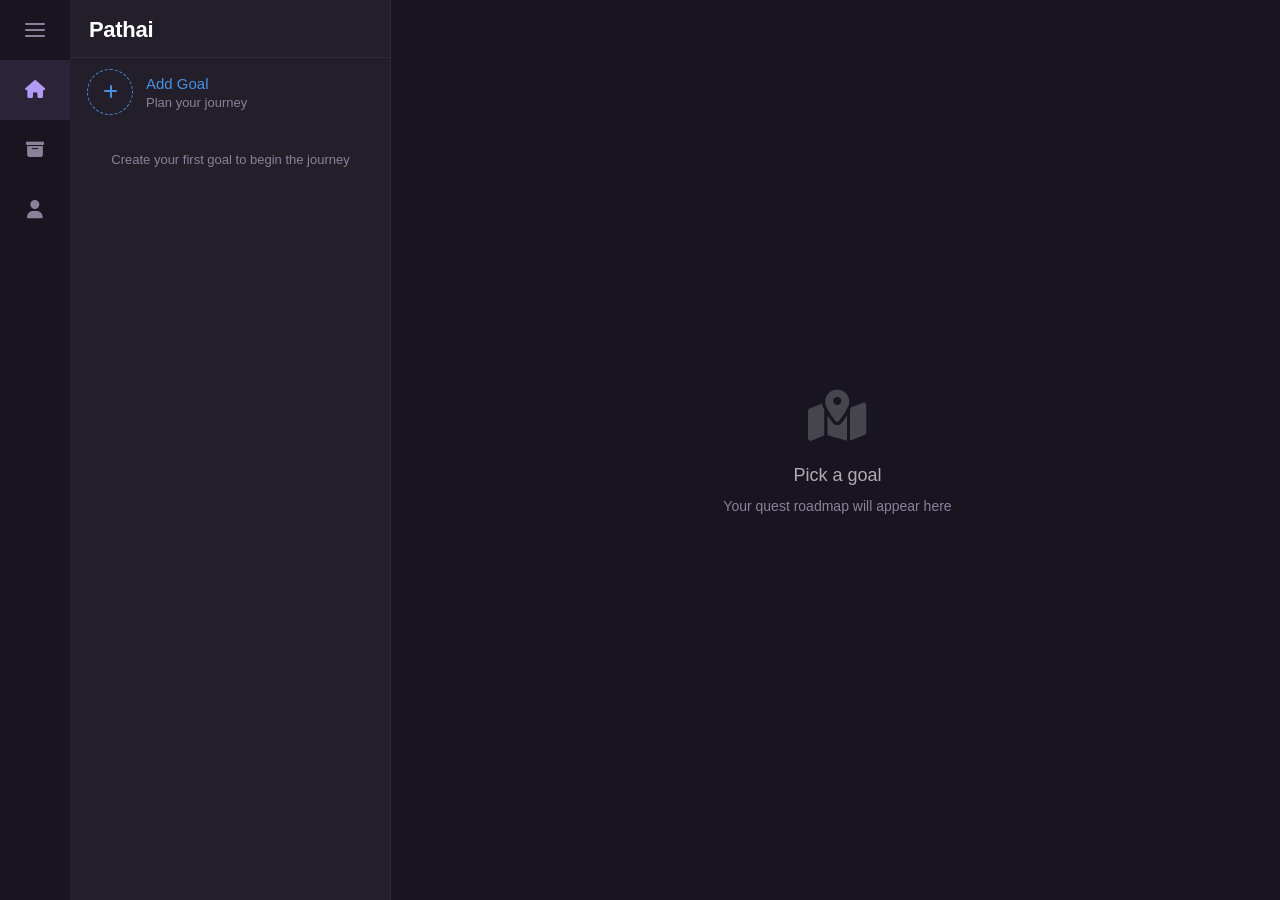
==== commit 55729f8e: "changed: pathai to myjourney" ====
--- a/index.html
+++ b/index.html
@@ -3,7 +3,7 @@
 <head>
   <meta charset="UTF-8">
   <meta name="viewport" content="width=device-width, initial-scale=1.0">
-  <title>Pathai</title>
+  <title>My journey | make your journey</title>
   <link rel="preconnect" href="https://fonts.googleapis.com">
   <link rel="preconnect" href="https://fonts.gstatic.com" crossorigin>
   <link href="https://fonts.googleapis.com/css2?family=Sora:wght@400;500;600;700&family=DM+Sans:opsz,wght@9..40,300;9..40,400;9..40,500;9..40,600&display=swap" rel="stylesheet">
@@ -37,7 +37,7 @@
     <!-- ===== Side Drawer (hamburger menu) ===== -->
     <div class="side-drawer" id="sideDrawer">
       <div class="drawer-header">
-        <h2 class="drawer-brand">Pathai</h2>
+        <h2 class="drawer-brand">My journey</h2>
         <button class="drawer-close" onclick="closeDrawer()"><i class="fas fa-times"></i></button>
       </div>
 
@@ -96,7 +96,7 @@
       </div> -->
 
       <div class="drawer-footer">
-        <span>Pathai v1.1</span>
+        <span>My journey v1.2</span>
         <span>·</span>
         <span>by developer</span>
       </div>
--- a/main.css
+++ b/main.css
@@ -0,0 +1,1060 @@
+/* ================================================================
+   Pathai — main.css
+   Telegram-inspired dark UI with purple accent
+================================================================ */
+
+/* ---- CSS Variables ---- */
+:root {
+  --bg-primary:    #181520;
+  --bg-secondary:  #221F2A;
+  --bg-tertiary:   #2b2439;
+  --bg-card:       #1e1b28;
+  --bg-hover:      rgba(255,255,255,0.035);
+
+  --accent:        #B19AF6;
+  --accent-dim:    rgba(177,154,246,0.12);
+  --accent-blue:   #4A90E2;
+  --accent-blue-dim: rgba(74,144,226,0.12);
+
+  --text-1:        #FFFFFF;
+  --text-2:        rgba(255,255,255,0.65);
+  --text-3:        #89829A;
+
+  --border:        rgba(255,255,255,0.055);
+  --border-strong: rgba(255,255,255,0.11);
+
+  --success:       #3dd68c;
+  --success-dim:   rgba(61,214,140,0.10);
+  --danger:        #e05252;
+  --danger-dim:    rgba(224,82,82,0.10);
+
+  --nav-w:  71px;
+  --sb-w:   320px;
+
+  --radius-sm: 8px;
+  --radius-md: 12px;
+  --radius-lg: 16px;
+}
+
+[data-theme="light"] {
+  --bg-primary:    #EDEAF5;
+  --bg-secondary:  #F6F3FF;
+  --bg-tertiary:   #E4DFF5;
+  --bg-card:       #FFFFFF;
+  --bg-hover:      rgba(0,0,0,0.03);
+
+  --accent:        #7C5CF6;
+  --accent-dim:    rgba(124,92,246,0.10);
+  --accent-blue:   #3B7DD8;
+  --accent-blue-dim: rgba(59,125,216,0.10);
+
+  --text-1:        #1A1530;
+  --text-2:        rgba(26,21,48,0.62);
+  --text-3:        #9087A8;
+
+  --border:        rgba(0,0,0,0.07);
+  --border-strong: rgba(0,0,0,0.13);
+
+  --success:       #27ae76;
+  --success-dim:   rgba(39,174,118,0.10);
+  --danger:        #d94040;
+  --danger-dim:    rgba(217,64,64,0.08);
+}
+
+/* ================================================================
+   Reset & Base
+================================================================ */
+*, *::before, *::after { box-sizing: border-box; margin: 0; padding: 0; }
+
+html, body {
+  height: 100%;
+  overflow: hidden;
+  font-family: 'DM Sans', sans-serif;
+  background: var(--bg-primary);
+  color: var(--text-1);
+  transition: background 0.22s, color 0.22s;
+  -webkit-font-smoothing: antialiased;
+}
+
+a { color: inherit; text-decoration: none; }
+button { font-family: inherit; }
+input, textarea { font-family: inherit; }
+
+/* ================================================================
+   Layout
+================================================================ */
+.app-wrapper {
+  display: flex;
+  height: 100vh;
+  width: 100vw;
+  overflow: hidden;
+}
+
+/* ================================================================
+   Icon Sidebar
+================================================================ */
+.sidebar-icons {
+  width: var(--nav-w);
+  height: 100%;
+  background: var(--bg-primary);
+  border-right: 1px solid var(--border);
+  display: flex;
+  flex-direction: column;
+  flex-shrink: 0;
+  z-index: 10;
+  transition: background 0.22s;
+}
+
+.nav-item {
+  width: 100%;
+  height: 60px;
+  display: flex;
+  align-items: center;
+  justify-content: center;
+  cursor: pointer;
+  position: relative;
+  overflow: hidden;
+  transition: background 0.18s;
+  user-select: none;
+  -webkit-tap-highlight-color: transparent;
+}
+.nav-item:hover { background: var(--bg-hover); }
+.nav-item.active { background: var(--bg-tertiary); }
+.nav-item.active .nav-icon { color: var(--accent); }
+
+.nav-icon {
+  color: var(--text-3);
+  font-size: 18px;
+  pointer-events: none;
+  transition: color 0.18s;
+}
+
+.hamburger {
+  display: flex;
+  flex-direction: column;
+  gap: 4px;
+  pointer-events: none;
+}
+.hamburger span {
+  width: 20px;
+  height: 2px;
+  background: var(--text-3);
+  border-radius: 2px;
+  transition: background 0.18s;
+}
+.nav-item:hover .hamburger span { background: var(--text-2); }
+
+/* ================================================================
+   Overlay
+================================================================ */
+.overlay {
+  position: fixed;
+  inset: 0;
+  background: rgba(0,0,0,0.52);
+  z-index: 98;
+  opacity: 0;
+  pointer-events: none;
+  transition: opacity 0.22s;
+}
+.overlay.active { opacity: 1; pointer-events: all; }
+
+/* ================================================================
+   Side Drawer
+================================================================ */
+.side-drawer {
+  position: fixed;
+  top: 0; left: 0;
+  width: 280px;
+  height: 100vh;
+  background: var(--bg-secondary);
+  z-index: 99;
+  transform: translateX(-100%);
+  transition: transform 0.24s cubic-bezier(0.4, 0, 0.2, 1);
+  overflow-y: auto;
+  border-right: 1px solid var(--border);
+  display: flex;
+  flex-direction: column;
+}
+.side-drawer.active { transform: translateX(0); }
+.side-drawer::-webkit-scrollbar { width: 3px; }
+.side-drawer::-webkit-scrollbar-thumb { background: var(--bg-tertiary); border-radius: 3px; }
+
+.drawer-header {
+  display: flex;
+  align-items: center;
+  justify-content: space-between;
+  padding: 20px 20px 16px;
+  border-bottom: 1px solid var(--border);
+  flex-shrink: 0;
+}
+.drawer-brand {
+  font-family: 'Sora', sans-serif;
+  font-size: 22px;
+  font-weight: 700;
+  color: var(--accent);
+  letter-spacing: -0.4px;
+}
+.drawer-close {
+  background: none;
+  border: none;
+  color: var(--text-3);
+  cursor: pointer;
+  font-size: 17px;
+  padding: 6px 9px;
+  border-radius: var(--radius-sm);
+  transition: background 0.18s, color 0.18s;
+}
+.drawer-close:hover { background: var(--bg-tertiary); color: var(--text-1); }
+
+.drawer-section {
+  padding: 16px 20px;
+  border-bottom: 1px solid var(--border);
+}
+.drawer-section-title {
+  font-size: 11px;
+  font-weight: 600;
+  letter-spacing: 0.9px;
+  text-transform: uppercase;
+  color: var(--text-3);
+  margin-bottom: 12px;
+}
+
+.drawer-row {
+  display: flex;
+  align-items: center;
+  justify-content: space-between;
+  padding: 7px 0;
+}
+.drawer-row-left {
+  display: flex;
+  align-items: center;
+  gap: 11px;
+  font-size: 14px;
+  color: var(--text-1);
+}
+.drawer-row-left i { color: var(--accent); width: 16px; font-size: 15px; }
+
+/* Toggle */
+.toggle-switch { position: relative; display: inline-block; width: 44px; height: 24px; }
+.toggle-switch input { display: none; }
+.slider {
+  position: absolute;
+  inset: 0;
+  background: rgba(255,255,255,0.1);
+  border-radius: 24px;
+  cursor: pointer;
+  transition: background 0.22s;
+  border: 1px solid var(--border);
+}
+[data-theme="light"] .slider { background: var(--border-strong); }
+.slider::before {
+  content: '';
+  position: absolute;
+  width: 18px; height: 18px;
+  left: 2px; top: 2px;
+  background: white;
+  border-radius: 50%;
+  transition: transform 0.22s;
+  box-shadow: 0 1px 4px rgba(0,0,0,0.3);
+}
+input:checked + .slider { background: var(--accent); border-color: transparent; }
+input:checked + .slider::before { transform: translateX(20px); }
+
+/* Language */
+.lang-options { display: flex; flex-direction: column; gap: 2px; }
+.lang-option {
+  display: flex;
+  align-items: center;
+  gap: 11px;
+  padding: 10px 12px;
+  border-radius: var(--radius-sm);
+  cursor: pointer;
+  transition: background 0.15s;
+  font-size: 14px;
+  color: var(--text-1);
+}
+.lang-option:hover { background: var(--bg-tertiary); }
+.lang-option.active { background: var(--accent-dim); }
+.lang-option.disabled { opacity: 0.38; cursor: not-allowed; pointer-events: none; }
+.lang-flag { font-size: 19px; line-height: 1; }
+.lang-check { margin-left: auto; color: var(--accent); font-size: 12px; }
+.coming-soon {
+  margin-left: auto;
+  font-size: 10px;
+  font-weight: 600;
+  background: var(--border);
+  padding: 2px 7px;
+  border-radius: 20px;
+  color: var(--text-3);
+  letter-spacing: 0.3px;
+}
+
+/* API key */
+.api-key-wrap { display: flex; gap: 8px; margin-bottom: 8px; }
+.api-input {
+  flex: 1;
+  background: var(--bg-tertiary);
+  border: 1px solid var(--border);
+  border-radius: var(--radius-sm);
+  color: var(--text-1);
+  padding: 9px 12px;
+  font-size: 13px;
+  outline: none;
+  transition: border 0.18s;
+}
+.api-input:focus { border-color: var(--accent); }
+.api-save-btn {
+  background: var(--accent);
+  border: none;
+  border-radius: var(--radius-sm);
+  color: #fff;
+  width: 38px;
+  cursor: pointer;
+  font-size: 14px;
+  transition: opacity 0.18s;
+  flex-shrink: 0;
+}
+.api-save-btn:hover { opacity: 0.85; }
+.api-hint { font-size: 12px; color: var(--text-3); line-height: 1.5; }
+.api-link { color: var(--accent); text-decoration: underline; }
+
+.drawer-footer {
+  margin-top: auto;
+  padding: 16px 20px;
+  font-size: 12px;
+  color: var(--text-3);
+  display: flex;
+  gap: 6px;
+}
+
+/* ================================================================
+   Content Sidebar
+================================================================ */
+.sidebar-content {
+  width: var(--sb-w);
+  height: 100%;
+  background: var(--bg-secondary);
+  border-right: 1px solid var(--border);
+  overflow-y: auto;
+  flex-shrink: 0;
+  transition: background 0.22s, width 0.08s;
+}
+.sidebar-content::-webkit-scrollbar { width: 4px; }
+.sidebar-content::-webkit-scrollbar-thumb { background: var(--bg-tertiary); border-radius: 4px; }
+
+.sb-header {
+  padding: 17px 18px 14px;
+  border-bottom: 1px solid var(--border);
+  position: sticky;
+  top: 0;
+  background: var(--bg-secondary);
+  z-index: 5;
+  display: flex;
+  align-items: center;
+  justify-content: space-between;
+}
+.sb-brand {
+  font-family: 'Sora', sans-serif;
+  font-size: 22px;
+  font-weight: 700;
+  color: var(--text-1);
+  letter-spacing: -0.3px;
+}
+
+/* Goal items */
+.goal-item {
+  display: flex;
+  align-items: center;
+  gap: 13px;
+  padding: 11px 16px;
+  cursor: pointer;
+  transition: background 0.14s;
+  user-select: none;
+  position: relative;
+  overflow: hidden;
+}
+.goal-item:hover { background: var(--bg-hover); }
+.goal-item.active-goal {
+  background: var(--accent-dim);
+  border-left: 3px solid var(--accent);
+}
+.goal-item.active-goal .goal-name { color: var(--accent); }
+
+.goal-avatar {
+  width: 46px; height: 46px;
+  border-radius: 50%;
+  display: flex;
+  align-items: center;
+  justify-content: center;
+  color: white;
+  font-size: 16px;
+  flex-shrink: 0;
+  font-family: 'Sora', sans-serif;
+  font-weight: 600;
+}
+.goal-avatar.add-av {
+  background: transparent !important;
+  border: 1.5px dashed var(--accent-blue);
+  color: var(--accent-blue);
+}
+.goal-avatar.archive-av {
+  background: var(--bg-tertiary) !important;
+  color: var(--text-3);
+  font-size: 14px;
+}
+
+.goal-info { flex: 1; min-width: 0; }
+.goal-name {
+  font-size: 15px;
+  font-weight: 500;
+  color: var(--text-1);
+  white-space: nowrap;
+  overflow: hidden;
+  text-overflow: ellipsis;
+  margin-bottom: 3px;
+}
+.goal-sub {
+  font-size: 13px;
+  color: var(--text-3);
+  white-space: nowrap;
+  overflow: hidden;
+  text-overflow: ellipsis;
+}
+
+.mini-prog-wrap {
+  width: 100%;
+  height: 3px;
+  background: var(--border);
+  border-radius: 2px;
+  margin-top: 6px;
+  overflow: hidden;
+}
+.mini-prog-fill {
+  height: 100%;
+  background: linear-gradient(90deg, var(--accent-blue), var(--accent));
+  border-radius: 2px;
+  transition: width 0.4s ease;
+}
+
+/* ================================================================
+   Resizer
+================================================================ */
+.resizer {
+  width: 4px;
+  flex-shrink: 0;
+  cursor: ew-resize;
+  background: transparent;
+  z-index: 5;
+  transition: background 0.18s;
+}
+.resizer:hover, .resizer.dragging { background: var(--accent); opacity: 0.35; }
+
+/* ================================================================
+   Main Content
+================================================================ */
+.main-content {
+  flex: 1;
+  height: 100%;
+  overflow-y: auto;
+  background: var(--bg-primary);
+  transition: background 0.22s;
+  min-width: 0;
+}
+.main-content::-webkit-scrollbar { width: 5px; }
+.main-content::-webkit-scrollbar-thumb { background: var(--bg-tertiary); border-radius: 4px; }
+
+/* Empty state */
+.empty-state {
+  display: flex;
+  flex-direction: column;
+  align-items: center;
+  justify-content: center;
+  height: 100%;
+  gap: 12px;
+  text-align: center;
+  padding: 40px;
+}
+.empty-icon { font-size: 52px; opacity: 0.2; margin-bottom: 6px; }
+.empty-state h3 { font-size: 18px; font-weight: 500; color: var(--text-2); }
+.empty-state p { font-size: 14px; color: var(--text-3); }
+
+/* ================================================================
+   Goal Detail
+================================================================ */
+.goal-detail {
+  display: flex;
+  flex-direction: column;
+  height: 100%;
+}
+
+.goal-detail-header {
+  padding: 22px 36px 20px;
+  border-bottom: 1px solid var(--border);
+  display: flex;
+  align-items: center;
+  justify-content: space-between;
+  gap: 20px;
+  flex-shrink: 0;
+}
+.gdh-left h2 {
+  font-family: 'Sora', sans-serif;
+  font-size: 24px;
+  font-weight: 700;
+  letter-spacing: -0.4px;
+  margin-bottom: 11px;
+  color: var(--text-1);
+}
+.progress-row { display: flex; align-items: center; gap: 12px; }
+.progress-bar-bg {
+  width: 220px;
+  height: 6px;
+  background: var(--border);
+  border-radius: 4px;
+  overflow: hidden;
+}
+.progress-bar-fill {
+  height: 100%;
+  background: linear-gradient(90deg, var(--accent-blue), var(--accent));
+  border-radius: 4px;
+  transition: width 0.5s ease;
+}
+.progress-pct { font-size: 13px; color: var(--text-3); font-weight: 500; min-width: 36px; }
+
+.del-goal-btn {
+  background: var(--danger-dim);
+  color: var(--danger);
+  border: 1px solid rgba(224,82,82,0.2);
+  padding: 9px 16px;
+  border-radius: var(--radius-sm);
+  cursor: pointer;
+  font-size: 13px;
+  font-weight: 600;
+  display: flex;
+  align-items: center;
+  gap: 7px;
+  transition: background 0.18s;
+  white-space: nowrap;
+  flex-shrink: 0;
+}
+.del-goal-btn:hover { background: rgba(224,82,82,0.18); }
+
+/* Goal body: quests + tiers */
+.goal-body {
+  display: flex;
+  flex: 1;
+  overflow: hidden;
+}
+
+.quest-area {
+  flex: 1;
+  overflow-y: auto;
+  padding: 24px 36px;
+  min-width: 0;
+}
+.quest-area::-webkit-scrollbar { width: 4px; }
+.quest-area::-webkit-scrollbar-thumb { background: var(--bg-tertiary); border-radius: 4px; }
+
+.tier-heading {
+  display: flex;
+  align-items: center;
+  gap: 10px;
+  margin-bottom: 18px;
+}
+.tier-heading-title {
+  font-family: 'Sora', sans-serif;
+  font-size: 15px;
+  font-weight: 600;
+  color: var(--accent);
+}
+.tier-badge {
+  background: var(--accent-dim);
+  border: 1px solid rgba(177,154,246,0.2);
+  color: var(--accent);
+  padding: 2px 10px;
+  border-radius: 20px;
+  font-size: 12px;
+  font-weight: 600;
+}
+
+/* Quest cards */
+.quest-card {
+  background: var(--bg-card);
+  border: 1px solid var(--border);
+  border-radius: var(--radius-md);
+  padding: 13px 16px;
+  margin-bottom: 9px;
+  transition: border 0.18s, opacity 0.2s;
+}
+.quest-card:hover { border-color: var(--border-strong); }
+.quest-card.done-card { opacity: 0.52; }
+
+.quest-row {
+  display: flex;
+  align-items: center;
+  justify-content: space-between;
+  gap: 12px;
+}
+.quest-left { display: flex; align-items: center; gap: 13px; flex: 1; min-width: 0; }
+
+.quest-check {
+  width: 22px; height: 22px;
+  border-radius: 50%;
+  border: 2px solid var(--border-strong);
+  cursor: pointer;
+  flex-shrink: 0;
+  display: flex;
+  align-items: center;
+  justify-content: center;
+  transition: all 0.18s;
+  position: relative;
+}
+.quest-check:hover { border-color: var(--success); }
+.quest-check.done { background: var(--success); border-color: var(--success); }
+.quest-check.done::after {
+  content: '✓';
+  color: #000;
+  font-size: 11px;
+  font-weight: 800;
+  position: absolute;
+}
+
+.quest-name {
+  font-size: 14px;
+  color: var(--text-1);
+  flex: 1;
+  min-width: 0;
+  line-height: 1.45;
+  transition: color 0.18s;
+}
+.quest-name.struck {
+  text-decoration: line-through;
+  color: var(--text-3);
+}
+
+.note-btn {
+  color: var(--text-3);
+  cursor: pointer;
+  padding: 5px 8px;
+  border-radius: 6px;
+  transition: background 0.18s, color 0.18s;
+  font-size: 13px;
+  flex-shrink: 0;
+}
+.note-btn:hover { background: var(--bg-tertiary); color: var(--accent); }
+.note-btn.has-note { color: var(--accent); }
+
+.quest-note-display {
+  padding: 7px 0 0 35px;
+  font-size: 13px;
+  color: var(--text-2);
+  font-style: italic;
+  line-height: 1.55;
+  white-space: pre-wrap;
+}
+
+/* Tiers sidebar */
+.tiers-sidebar {
+  width: 84px;
+  border-left: 1px solid var(--border);
+  overflow-y: auto;
+  display: flex;
+  flex-direction: column;
+  align-items: center;
+  padding: 20px 0;
+  gap: 12px;
+  flex-shrink: 0;
+}
+.tiers-sidebar::-webkit-scrollbar { width: 3px; }
+
+.tier-node {
+  width: 44px; height: 44px;
+  border-radius: 50%;
+  display: flex;
+  align-items: center;
+  justify-content: center;
+  font-family: 'Sora', sans-serif;
+  font-weight: 700;
+  font-size: 14px;
+  transition: all 0.18s;
+  flex-shrink: 0;
+}
+.tier-node.t-active {
+  background: var(--accent-blue-dim);
+  color: var(--accent-blue);
+  border: 2px solid var(--accent-blue);
+  box-shadow: 0 0 18px rgba(74,144,226,0.22);
+  cursor: pointer;
+}
+.tier-node.t-active:hover { transform: scale(1.08); }
+.tier-node.t-done {
+  background: var(--success-dim);
+  color: var(--success);
+  border: 2px solid var(--success);
+  cursor: pointer;
+}
+.tier-node.t-done:hover { transform: scale(1.08); }
+.tier-node.t-locked {
+  background: transparent;
+  color: var(--text-3);
+  border: 1px solid var(--border);
+  opacity: 0.45;
+  cursor: not-allowed;
+}
+.tier-node.t-selected {
+  box-shadow: 0 0 0 3px rgba(177,154,246,0.3) !important;
+  transform: scale(1.1) !important;
+}
+
+/* ================================================================
+   Profile Page
+================================================================ */
+.profile-page {
+  max-width: 620px;
+  margin: 0 auto;
+  padding: 36px 28px 60px;
+}
+.page-title {
+  font-family: 'Sora', sans-serif;
+  font-size: 26px;
+  font-weight: 700;
+  letter-spacing: -0.4px;
+  margin-bottom: 30px;
+}
+
+.profile-avatar-area {
+  display: flex;
+  flex-direction: column;
+  align-items: center;
+  margin-bottom: 32px;
+}
+.profile-avatar-big {
+  width: 80px; height: 80px;
+  border-radius: 50%;
+  background: var(--accent);
+  display: flex;
+  align-items: center;
+  justify-content: center;
+  font-family: 'Sora', sans-serif;
+  font-size: 28px;
+  font-weight: 700;
+  color: white;
+  margin-bottom: 10px;
+}
+.profile-name-display { font-size: 18px; font-weight: 600; }
+.profile-sub-display { font-size: 14px; color: var(--text-3); margin-top: 4px; }
+
+.section-label {
+  font-size: 11px;
+  font-weight: 600;
+  letter-spacing: 0.9px;
+  text-transform: uppercase;
+  color: var(--text-3);
+  margin-bottom: 14px;
+  margin-top: 28px;
+}
+.field-group { display: flex; flex-direction: column; gap: 14px; }
+.field-row { display: flex; gap: 14px; }
+.field {
+  display: flex;
+  flex-direction: column;
+  gap: 6px;
+  flex: 1;
+}
+.field label { font-size: 13px; color: var(--text-3); }
+.f-input, .f-textarea {
+  background: var(--bg-secondary);
+  border: 1px solid var(--border);
+  border-radius: var(--radius-md);
+  color: var(--text-1);
+  padding: 11px 14px;
+  font-size: 14px;
+  font-family: 'DM Sans', sans-serif;
+  outline: none;
+  transition: border 0.18s;
+  width: 100%;
+}
+.f-input:focus, .f-textarea:focus { border-color: var(--accent); }
+.f-textarea { resize: vertical; min-height: 90px; }
+
+.save-profile-btn {
+  background: var(--accent);
+  color: #fff;
+  border: none;
+  padding: 13px 28px;
+  border-radius: var(--radius-md);
+  font-size: 15px;
+  font-weight: 600;
+  cursor: pointer;
+  transition: opacity 0.18s;
+  margin-top: 22px;
+  display: inline-flex;
+  align-items: center;
+  gap: 8px;
+}
+.save-profile-btn:hover { opacity: 0.87; }
+
+/* ================================================================
+   Archive Page
+================================================================ */
+.archive-page {
+  max-width: 680px;
+  margin: 0 auto;
+  padding: 36px 28px 60px;
+}
+.archive-card {
+  background: var(--bg-secondary);
+  border: 1px solid var(--border);
+  border-radius: var(--radius-md);
+  padding: 18px 20px;
+  margin-bottom: 12px;
+  display: flex;
+  align-items: center;
+  justify-content: space-between;
+  gap: 16px;
+  transition: border 0.18s;
+}
+.archive-card:hover { border-color: var(--border-strong); }
+.archive-card-info h3 { font-size: 16px; font-weight: 600; margin-bottom: 5px; }
+.archive-card-info p { font-size: 13px; color: var(--text-3); }
+.archive-actions { display: flex; align-items: center; gap: 10px; flex-shrink: 0; }
+.badge-done {
+  display: flex;
+  align-items: center;
+  gap: 5px;
+  background: var(--success-dim);
+  color: var(--success);
+  border: 1px solid rgba(61,214,140,0.2);
+  padding: 5px 12px;
+  border-radius: 20px;
+  font-size: 12px;
+  font-weight: 600;
+  white-space: nowrap;
+}
+.arch-del-btn {
+  background: transparent;
+  border: 1px solid rgba(224,82,82,0.2);
+  color: var(--danger);
+  padding: 7px 12px;
+  border-radius: var(--radius-sm);
+  cursor: pointer;
+  font-size: 13px;
+  transition: background 0.18s;
+}
+.arch-del-btn:hover { background: var(--danger-dim); }
+
+/* ================================================================
+   Modals
+================================================================ */
+.modal-overlay {
+  position: fixed;
+  inset: 0;
+  background: rgba(0,0,0,0.62);
+  backdrop-filter: blur(5px);
+  z-index: 200;
+}
+.modal-overlay.hidden { display: none; }
+
+.modal {
+  position: fixed;
+  top: 50%; left: 50%;
+  transform: translate(-50%, -50%);
+  background: var(--bg-card);
+  border: 1px solid var(--border-strong);
+  border-radius: var(--radius-lg);
+  padding: 26px 28px;
+  width: 430px;
+  max-width: 94vw;
+  z-index: 201;
+  box-shadow: 0 24px 70px rgba(0,0,0,0.5);
+  animation: modal-in 0.18s ease;
+}
+.modal.hidden { display: none; }
+
+@keyframes modal-in {
+  from { opacity: 0; transform: translate(-50%, -48%) scale(0.96); }
+  to   { opacity: 1; transform: translate(-50%, -50%) scale(1); }
+}
+
+.modal-header {
+  display: flex;
+  align-items: center;
+  justify-content: space-between;
+  margin-bottom: 20px;
+}
+.modal-header h3 { font-size: 18px; font-weight: 600; }
+.danger-title { color: var(--danger); }
+.modal-close-btn {
+  background: none;
+  border: none;
+  color: var(--text-3);
+  cursor: pointer;
+  font-size: 15px;
+  padding: 6px 9px;
+  border-radius: 6px;
+  transition: background 0.15s, color 0.15s;
+}
+.modal-close-btn:hover { background: var(--bg-tertiary); color: var(--text-1); }
+
+.modal-input {
+  width: 100%;
+  background: var(--bg-secondary);
+  border: 1px solid var(--border);
+  border-radius: var(--radius-md);
+  color: var(--text-1);
+  padding: 13px 16px;
+  font-size: 15px;
+  outline: none;
+  margin-bottom: 16px;
+  transition: border 0.18s;
+}
+.modal-input:focus { border-color: var(--accent); }
+.modal-textarea {
+  width: 100%;
+  background: var(--bg-secondary);
+  border: 1px solid var(--border);
+  border-radius: var(--radius-md);
+  color: var(--text-1);
+  padding: 13px 16px;
+  font-size: 14px;
+  resize: vertical;
+  min-height: 130px;
+  outline: none;
+  margin-bottom: 8px;
+  transition: border 0.18s;
+  line-height: 1.55;
+}
+.modal-textarea:focus { border-color: var(--accent); }
+.modal-hint { font-size: 12px; color: var(--text-3); margin-bottom: 14px; }
+.modal-text { color: var(--text-2); font-size: 15px; margin-bottom: 22px; line-height: 1.55; }
+
+.primary-btn {
+  width: 100%;
+  background: var(--accent);
+  color: #fff;
+  border: none;
+  padding: 13px;
+  border-radius: var(--radius-md);
+  font-size: 15px;
+  font-weight: 600;
+  cursor: pointer;
+  transition: opacity 0.18s;
+  display: flex;
+  align-items: center;
+  justify-content: center;
+  gap: 6px;
+}
+.primary-btn:hover { opacity: 0.88; }
+.primary-btn:disabled { opacity: 0.45; cursor: not-allowed; }
+
+.secondary-btn {
+  background: transparent;
+  color: var(--text-2);
+  border: 1px solid var(--border-strong);
+  padding: 11px 20px;
+  border-radius: var(--radius-md);
+  font-size: 14px;
+  font-weight: 600;
+  cursor: pointer;
+  transition: background 0.18s, color 0.18s;
+}
+.secondary-btn:hover { background: var(--bg-tertiary); color: var(--text-1); }
+
+.danger-btn {
+  background: var(--danger);
+  color: #fff;
+  border: none;
+  padding: 11px 20px;
+  border-radius: var(--radius-md);
+  font-size: 14px;
+  font-weight: 600;
+  cursor: pointer;
+  transition: opacity 0.18s;
+}
+.danger-btn:hover { opacity: 0.87; }
+
+.modal-actions-row { display: flex; justify-content: flex-end; gap: 10px; }
+
+/* ================================================================
+   Generating Loader
+================================================================ */
+.generating-state {
+  display: flex;
+  flex-direction: column;
+  align-items: center;
+  justify-content: center;
+  padding: 60px 24px;
+  gap: 18px;
+  color: var(--text-3);
+}
+.spinner {
+  width: 38px; height: 38px;
+  border: 3px solid var(--border);
+  border-top-color: var(--accent);
+  border-radius: 50%;
+  animation: spin 0.75s linear infinite;
+}
+@keyframes spin { to { transform: rotate(360deg); } }
+.generating-state p { font-size: 15px; }
+.generating-state small { font-size: 13px; }
+
+/* ================================================================
+   Toast
+================================================================ */
+.toast {
+  position: fixed;
+  bottom: 30px;
+  left: 50%;
+  transform: translateX(-50%) translateY(70px);
+  background: var(--bg-secondary);
+  border: 1px solid var(--border-strong);
+  color: var(--text-1);
+  padding: 12px 22px;
+  border-radius: 30px;
+  font-size: 14px;
+  font-weight: 500;
+  z-index: 400;
+  box-shadow: 0 8px 32px rgba(0,0,0,0.35);
+  opacity: 0;
+  transition: transform 0.28s cubic-bezier(0.34,1.56,0.64,1), opacity 0.28s ease;
+  pointer-events: none;
+  white-space: nowrap;
+  max-width: 90vw;
+}
+.toast.show {
+  transform: translateX(-50%) translateY(0);
+  opacity: 1;
+}
+
+/* ================================================================
+   Ripple
+================================================================ */
+.ripple-circle {
+  position: absolute;
+  background: rgba(255,255,255,0.07);
+  border-radius: 50%;
+  pointer-events: none;
+  z-index: 0;
+  transform: scale(0);
+  filter: blur(4px);
+  animation: ripple-anim 0.55s cubic-bezier(0.2,0.9,0.4,1) forwards;
+}
+@keyframes ripple-anim {
+  0%   { transform: scale(0); opacity: 0.7; }
+  100% { transform: scale(2.8); opacity: 0; }
+}
+
+/* ================================================================
+   Sidebar empty state
+================================================================ */
+.sb-empty { padding: 24px 18px; font-size: 13px; color: var(--text-3); text-align: center; line-height: 1.6; }
+
+
+/* ================================================================
+   Responsive
+================================================================ */
+@media (max-width: 680px) {
+  .sidebar-content { display: none; }
+  .resizer { display: none; }
+  .quest-area { padding: 16px 18px; }
+  .goal-detail-header { padding: 16px 18px; flex-wrap: wrap; }
+}
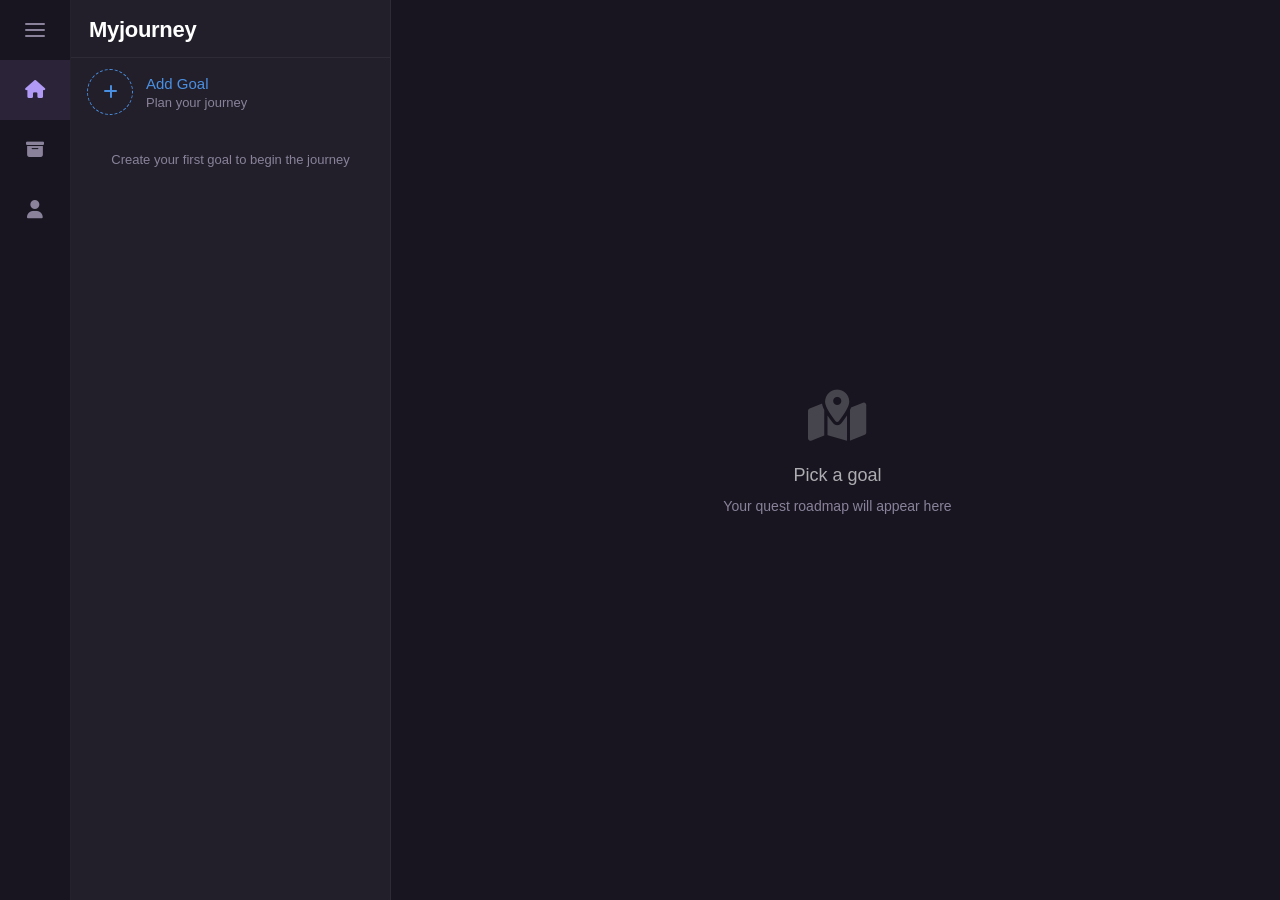
==== commit 4f47c98e: "removed space: myjourney" ====
--- a/index.html
+++ b/index.html
@@ -3,7 +3,7 @@
 <head>
   <meta charset="UTF-8">
   <meta name="viewport" content="width=device-width, initial-scale=1.0">
-  <title>My journey | make your journey</title>
+  <title>Myjourney | make your journey</title>
   <link rel="preconnect" href="https://fonts.googleapis.com">
   <link rel="preconnect" href="https://fonts.gstatic.com" crossorigin>
   <link href="https://fonts.googleapis.com/css2?family=Sora:wght@400;500;600;700&family=DM+Sans:opsz,wght@9..40,300;9..40,400;9..40,500;9..40,600&display=swap" rel="stylesheet">
